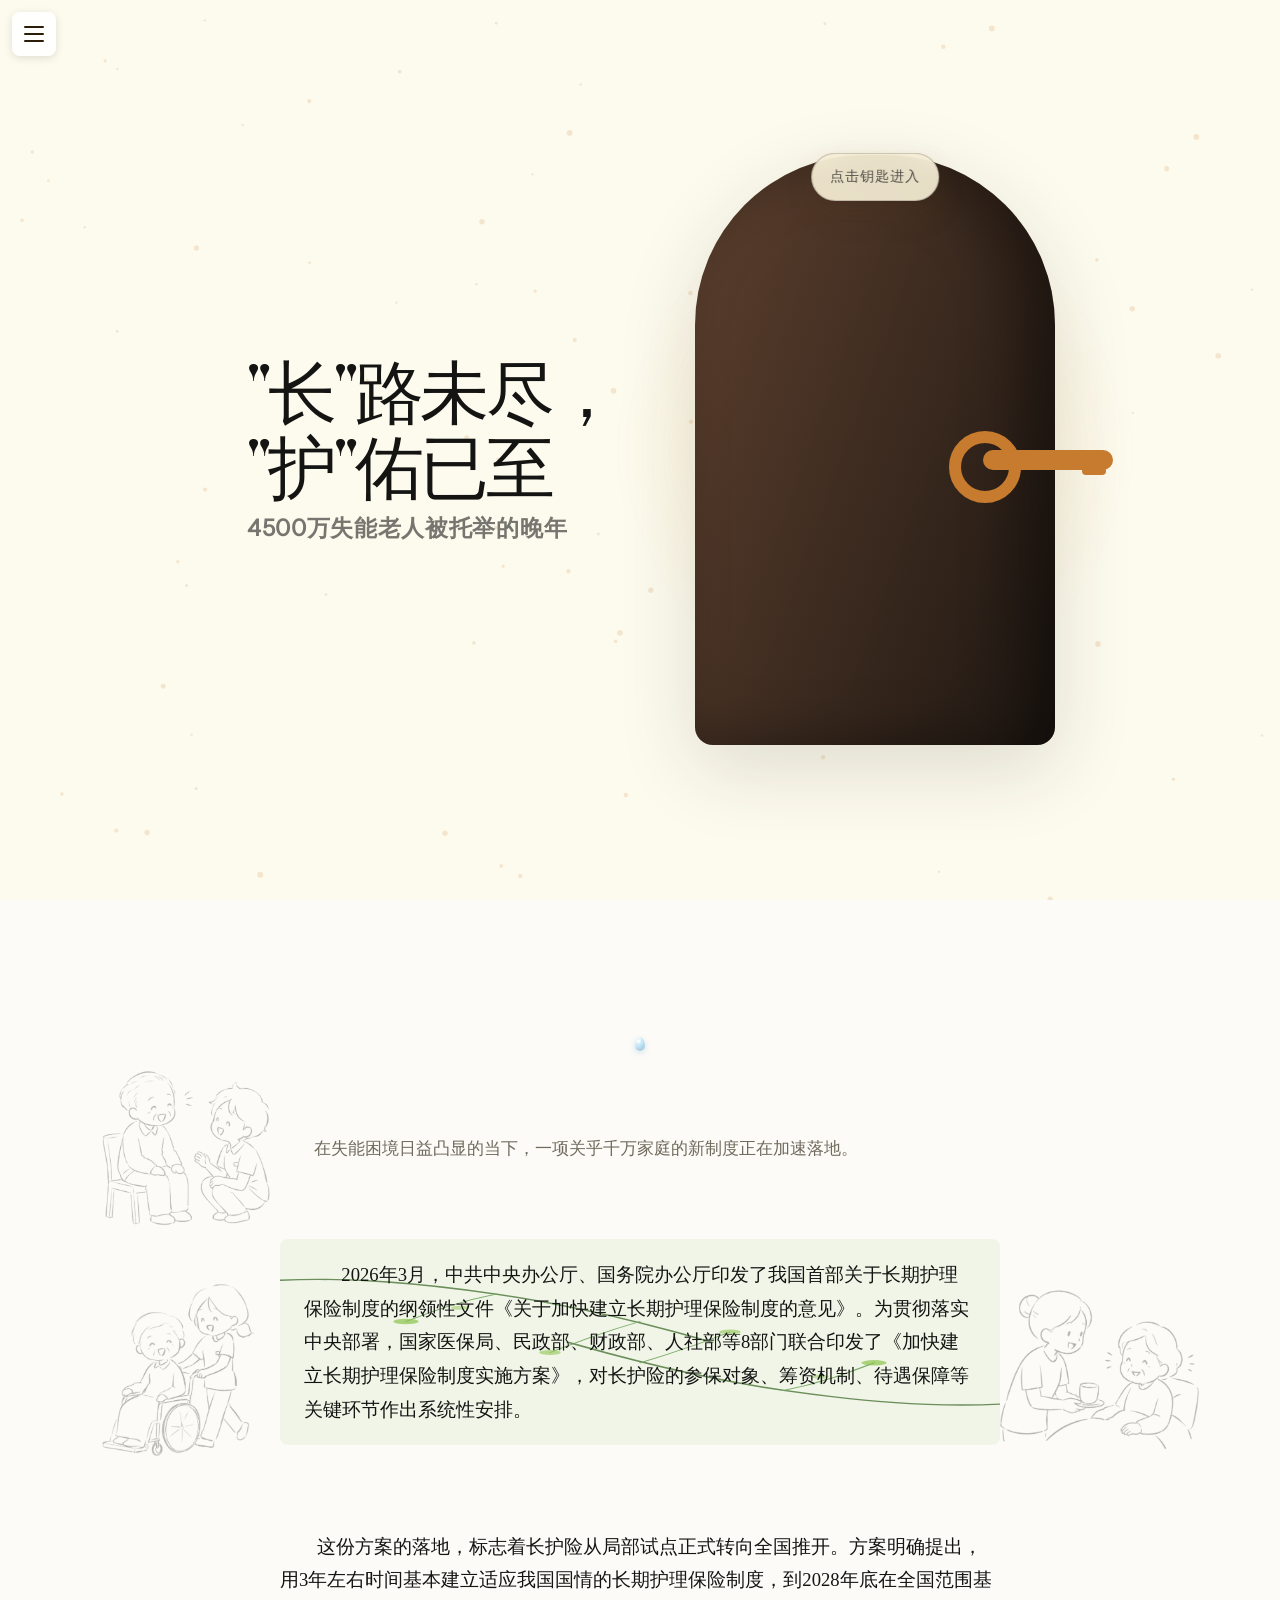
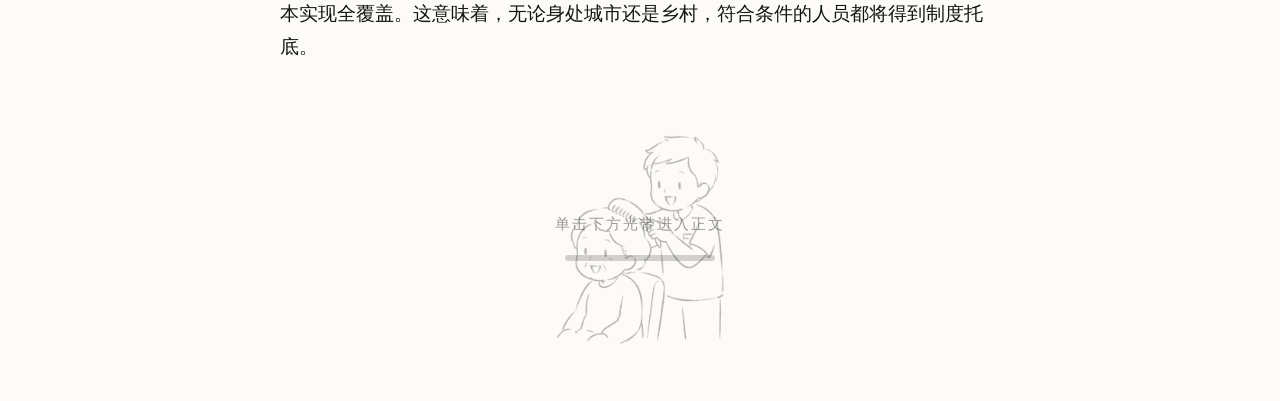
==== changhuxian-data-news.html @ 2516d7cc "Initial commit: 长护险数据新闻" ====
<!-- Generated by Trae Work -->
<!doctype html>
<html lang="zh-CN">
<head>
  <meta charset="utf-8">
  <meta name="viewport" content="width=device-width, initial-scale=1">
  <title>“长”路未尽，“护”佑已至：4500万失能老人被托举的晚年</title>
  <meta name="description" content="长护险静态HTML数据新闻：4500万失能老人被托举的晚年">
  <link rel="stylesheet" href="./assets/styles/base.css">
  <link rel="stylesheet" href="./assets/styles/story.css">
  <style>
  /* ========== 全局字体：思源宋体 ========== */
  :root{
    --font-sans: "Noto Serif SC", serif;
    --font-serif: "Noto Serif SC", serif;
  }
  html, body{
    font-family: "Noto Serif SC", serif;
  }
  h1, h2, h3, h4, h5, h6,
  .chapter-label, .eyebrow,
  .title-overlay h2, .chapter-cover h2,
  .root-ending h2, .sources-panel h2,
  .story-kicker, .process-flow-title,
  .interaction-card h3, .chart-card h3,
  .process-card h3, .loop-card h3,
  .waffle-module h3, .modal-title,
  .tooltip-title, .country-name,
  .person-name, #calcOutput{
    font-weight: 700;
  }
  p, li, span, div, a, td, th,
  label, input, textarea, button{
    font-weight: 400;
  }

  /* 光标恢复系统默认 */
  html, body, *, *::before, *::after { cursor: auto !important; }

  /* ============== 光带返回修复 · 样式钩子 ============== */
  /* 浏览器后退/bfcache 恢复时，由 JS 给容器加 .is-restored，
     强制清除可能残留的隐藏状态，避免光带消失无法点击 */
  .curtain-stage.is-restored{
    display:block !important;
    visibility:visible !important;
    opacity:1 !important;
  }
  .curtain-stage.is-restored:not(.is-rolled){
    height:clamp(110px,16vh,170px) !important;
    margin:clamp(1rem,2.5vw,2rem) 0 clamp(1.5rem,3vw,2.5rem) !important;
    overflow:hidden !important;
  }
  .curtain-stage.is-restored:not(.is-rolled) .curtain-hero{
    transform:none !important;
    visibility:visible !important;
    opacity:1 !important;
  }
  .curtain-stage.is-restored:not(.is-rolled) .curtain-hint,
  .curtain-stage.is-restored:not(.is-rolled) .scroll-trigger{
    visibility:visible !important;
    opacity:1;
    pointer-events:auto;
  }


  /* ============== 老龄化插图 · 左右双栏对齐布局 ============== */
  .oldyear-row{
    display: grid;
    grid-template-columns: 1fr 1fr;
    gap: 2.5rem;
    align-items: start;          /* 顶部对齐 */
    margin: 1.6rem 0;
  }
  .oldyear-figure{
    margin:0;                    /* 取消浮动边距，由 grid gap 控制 */
    width:auto;
    max-width:100%;
    padding:0;
    background:transparent;
    border:0;
    border-radius:0;
    overflow:visible;
    box-shadow:none;
    display:flex;
    flex-direction:column;
    align-items:center;
    animation: oldyear-fade-in .9s ease-out both;
    transition: transform .35s ease;
    will-change: transform, opacity;
  }
  .oldyear-figure img{
    display:block;
    max-width:100%;
    height:auto;
    width:100%;
    object-fit:contain;
    border:0;
    border-radius:0;
    box-shadow:none;
    background:transparent;
    transition:transform .45s ease, width .45s ease, max-height .45s ease, border-radius .45s ease;
    cursor:zoom-in;
  }
  .oldyear-hover-hint{
    margin:.55rem 0 0;
    font-size:.76rem;
    line-height:1.5;
    color:rgba(190,138,52,.82);
    text-align:center;
    letter-spacing:.12em;
    text-shadow:0 0 8px rgba(255,232,160,.72),0 0 18px rgba(255,196,90,.36);
    animation:oldyear-hint-glow 2.2s ease-in-out infinite;
  }
  .oldyear-hover-backdrop{
    display:none;
  }
  .oldyear-preview-backdrop{
    position:fixed;
    inset:0;
    z-index:999996;
    pointer-events:none;
    opacity:0;
    visibility:hidden;
    background:rgba(26,20,14,.24);
    backdrop-filter:blur(5px);
    -webkit-backdrop-filter:blur(5px);
    transition:opacity .32s ease,visibility .32s ease;
  }
  .oldyear-preview-layer{
    position:fixed;
    inset:0;
    z-index:999997;
    display:grid;
    place-items:center;
    pointer-events:none;
    opacity:0;
    visibility:hidden;
    transition:opacity .32s ease,visibility .32s ease;
  }
  .oldyear-preview-layer img{
    display:block;
    width:auto;
    max-width:min(78vw,760px);
    max-height:78vh;
    object-fit:contain;
    border:0;
    border-radius:0;
    box-shadow:none;
    background:transparent;
    filter:none;
    transform:scale(.96);
    transition:transform .32s ease;
  }
  .oldyear-preview-backdrop.is-active,
  .oldyear-preview-layer.is-active{
    opacity:1;
    visibility:visible;
  }
  .oldyear-preview-layer.is-active img{
    transform:scale(1);
  }
  /* hover 互动：整个 figure 区域都可触发预览 */
  @media (hover:hover) and (pointer:fine){
    .oldyear-figure{
      cursor:zoom-in;
    }
    .oldyear-figure:hover .oldyear-hover-hint{
      opacity:.95;
    }
  }
  /* 淡入 + 轻微缩放关键帧 */
  @keyframes oldyear-fade-in{
    0%{ opacity:0; transform:translateY(12px) scale(.985); }
    100%{ opacity:1; transform:translateY(0) scale(1); }
  }
  @keyframes oldyear-hint-glow{
    0%,100%{ opacity:.72; text-shadow:0 0 6px rgba(255,232,160,.45); }
    50%{ opacity:1; text-shadow:0 0 12px rgba(255,232,160,.8),0 0 24px rgba(255,196,90,.38); }
  }
  /* 右侧文字 */
  .oldyear-wrap{
    margin-top:0;
    text-indent:2em;
    line-height:1.85;
    font-size:clamp(.95rem,1.3vw,1.1rem);
  }
  /* 独立下一段 */
  .oldyear-next{
    clear:both;
    text-indent:2em;
    margin-top:1rem;
  }
  /* 清浮动占位 */
  .oldyear-clear{ clear:both; height:0; font-size:0; line-height:0; }

  /* 移动端：单列堆叠 */
  @media (max-width: 720px){
    .oldyear-row{
      grid-template-columns:1fr;
      gap:1.2rem;
    }
    .oldyear-figure{
      margin:0;
      width:100%;
    }
    .oldyear-figure img{ height:auto; }
    .oldyear-wrap{ text-indent:2em; }
    .oldyear-next{ clear:none; text-indent:2em; }
  }

  /* JS 通过给 body 添加 .oldyear-replay 重新触发入场动画（用于 bfcache 返回时） */
  body.oldyear-replay .oldyear-figure{
    animation: none;                        /* 先清空 */
  }
  body.oldyear-replay.is-running .oldyear-figure{
    animation: oldyear-fade-in .9s ease-out both;
  }

  /* 减少动画偏好：关闭入场与 hover 过渡 */
  @media (prefers-reduced-motion: reduce){
    .oldyear-figure,
    .oldyear-hover-hint,
    .oldyear-preview-backdrop,
    .oldyear-preview-layer,
    .oldyear-preview-layer img,
    body.oldyear-replay.is-running .oldyear-figure{
      animation:none !important;
      transition:none !important;
    }
    .oldyear-preview-layer img{ transform:none; }
  }

  /* ============== 基金投入趋势图 · 独立图片展示 ============== */
  /* 图片地址（可改为本地或网络链接）：./assets/images/fund_trend_img.png */
  .fund-trend-figure{
    margin:1.8rem auto 2.2rem;             /* 图片上下留白，不挤压周边段落 */
    width:min(100%, 860px);                /* 自适应容器，桌面端最大 860px */
    padding:0;
    border-radius:20px;
    overflow:hidden;
    background:transparent;
    box-shadow:0 16px 34px rgba(60,40,18,.13), 0 2px 10px rgba(0,0,0,.06);
    animation: fund-img-fade-in .9s ease-out both; /* 入场动画时长可调 */
    transition:transform .35s ease, box-shadow .35s ease;
    will-change:transform, opacity;
  }
  .fund-trend-figure img{
    display:block;
    width:100%;
    height:auto;
    max-height:560px;                       /* 防止超高图片压迫页面，可按需调大/调小 */
    object-fit:contain;                     /* 保持比例，不变形、不裁切 */
    background:#fffaf0;
  }
  .fund-trend-figure figcaption{
    margin:.65rem 0 0;
    font-size:.84rem;
    line-height:1.5;
    color:rgba(20,20,19,.56);
    text-align:center;
    letter-spacing:.04em;
  }
  .fund-trend-figure:hover{
    transform:translateY(-3px);
    box-shadow:0 22px 42px rgba(60,40,18,.18), 0 4px 12px rgba(0,0,0,.08);
  }
  @keyframes fund-img-fade-in{
    0%{ opacity:0; transform:translateY(12px) scale(.985); }
    100%{ opacity:1; transform:translateY(0) scale(1); }
  }
  /* JS 用于页面返回时重播图片动画 */
  body.fund-img-replay .fund-trend-figure{ animation:none; }
  body.fund-img-replay.is-fund-running .fund-trend-figure{ animation:fund-img-fade-in .9s ease-out both; }
  @media (max-width:720px){
    .fund-trend-figure{
      width:100%;
      margin:1.4rem auto 1.8rem;
      border-radius:16px;
    }
    .fund-trend-figure img{ max-height:none; }
  }
  @media (prefers-reduced-motion: reduce){
    .fund-trend-figure,
    body.fund-img-replay.is-fund-running .fund-trend-figure{
      animation:none !important;
      transition:none !important;
    }
    .fund-trend-figure:hover{ transform:none; }
  }

  /* ============== 正文段落 · 首行缩进两字符 ============== */
  /* 正文实际 DOM 层级：.story-shell > .article-body > (p / section > p) */
  .article-body > p,
  .article-body > section > p{
    text-indent: 2em;
  }
  /* blockquote 去掉浏览器默认左边距，整体与普通段落对齐；内部 p 同样首行缩进 */
  .article-body > blockquote,
  .article-body > section > blockquote{
    margin-left: 0;
    margin-right: 0;
    padding-left: 0;
    border-left: none;
  }
  .article-body > blockquote > p,
  .article-body > section > blockquote > p{
    text-indent: 2em;
  }

  /* 排除不需要缩进的元素：章节标题区、引导框、交互卡片内标题、图注等 */
  .chapter-cover p,
  .lead-box p,
  .interaction-card h3 + p,
  .chart-card h3 + p,
  .process-card h3 + p,
  .loop-card h3 + p,
  .waffle-module h3 + p,
  .module-note,
  .source-link,
  .visual-note,
  .curtain-hint,
  .oldyear-hover-hint,
  .bingyinqipao-figure figcaption{
    text-indent: 0;
  }

  /* ============== 滚动渐显 · 轻微上移淡入 ============== */
  /* 所有带 data-reveal 的元素：初始透明+下移，进入视口后平滑上移显现 */
  :root{
    --reveal-offset: 28px;              /* 初始下移距离：越大入场感越强 */
    --reveal-duration: .75s;            /* 渐显动画时长：可改为 .5s / 1s */
    --reveal-ease: cubic-bezier(.22,.8,.36,1); /* 缓动曲线：先快后柔 */
    --reveal-stagger: .06s;             /* 同屏多个元素依次出现的间隔 */
  }

  [data-reveal]{
    opacity: 0;
    transform: translateY(var(--reveal-offset));
    transition:
      opacity var(--reveal-duration) var(--reveal-ease),
      transform var(--reveal-duration) var(--reveal-ease);
    will-change: opacity, transform;
  }

  /* 进入视口后触发：透明→1，下移→0 */
  [data-reveal].is-visible{
    opacity: 1;
    transform: translateY(0);
  }

  /* 同一父容器内多个 [data-reveal] 依次渐显，避免同时弹出 */
  [data-reveal].is-visible + [data-reveal],
  [data-reveal].is-visible ~ [data-reveal]{
    transition-delay: var(--reveal-stagger);
  }

  /* 减少动画偏好：直接显示，无过渡 */
  @media (prefers-reduced-motion: reduce){
    [data-reveal]{
      opacity: 1 !important;
      transform: none !important;
      transition: none !important;
    }
  }

  /* ============== 章节冷暖色交替 · 视觉叙事节奏 ==============
     第1章 困境现实 → 冷色灰蓝（沉郁）
     第2章 制度政策 → 暖色琥珀金（希望）
     第3章 人物服务 → 暖色柔橙（温度）
     第4章 成效闭环 → 暖色棕金（收获）
     第5章 挑战磨合 → 冷色灰青（反思）
     第6章 展望尊严 → 暖色金回归（升华） */
  .chapter-cover.chapter-1{
    background: linear-gradient(180deg, #e8eef4 0%, #d4dce8 55%, #c2cdd9 100%);
  }
  .chapter-cover.chapter-1 h2{ color: #2c3e5a; }
  .chapter-cover.chapter-1 .chapter-label{ color: #5a7a9e; }

  .chapter-cover.chapter-2{
    background: linear-gradient(180deg, #f5efe1 0%, #ebe0c8 55%, #ddd0b0 100%);
  }
  .chapter-cover.chapter-2 h2{ color: #4a3520; }
  .chapter-cover.chapter-2 .chapter-label{ color: #b8860b; }

  .chapter-cover.chapter-3{
    background: linear-gradient(180deg, #f5ede4 0%, #f0e2d0 55%, #e8d4bc 100%);
  }
  .chapter-cover.chapter-3 h2{ color: #4a3222; }
  .chapter-cover.chapter-3 .chapter-label{ color: #c47a3a; }

  .chapter-cover.chapter-4{
    background: linear-gradient(180deg, #f5f0e6 0%, #ece4d2 55%, #e0d4be 100%);
  }
  .chapter-cover.chapter-4 h2{ color: #3e3018; }
  .chapter-cover.chapter-4 .chapter-label{ color: #a07830; }

  .chapter-cover.chapter-5{
    background: linear-gradient(180deg, #e8edf0 0%, #d8e0e6 55%, #c8d2da 100%);
  }
  .chapter-cover.chapter-5 h2{ color: #2e3e4e; }
  .chapter-cover.chapter-5 .chapter-label{ color: #5a8098; }

  .chapter-cover.chapter-6{
    background: linear-gradient(180deg, #f5efe1 0%, #ebe0c8 55%, #ddd0b0 100%);
  }
  .chapter-cover.chapter-6 h2{ color: #3e2e14; }
  .chapter-cover.chapter-6 .chapter-label{ color: #b8860b; }

  /* 第4章子标题样式：统一为 h3.chapter-sub */
  .chapter-sub{
    font-family: "Noto Serif SC", serif;
    font-size: clamp(1.15rem, 2.4vw, 1.4rem);
    font-weight: 700;
    color: var(--accent-gold, #b8860b);
    margin: 2rem 0 .6rem;
    padding-bottom: .35rem;
    border-bottom: 2px solid rgba(184, 134, 11, .2);
    letter-spacing: .02em;
  }

  /* ============== 首屏标题与门钥匙按钮 · 桌面端排版优化 ============== */
  /* 仅覆盖首屏 header，不影响正文其它模块 */
  .door-hero{
    grid-template-columns:minmax(420px, .96fr) minmax(420px, .9fr);
    gap:clamp(3rem, 6vw, 7rem);
    align-items:center;
  }
  .hero-copy{
    max-width:720px;
    justify-self:end;
  }
  .hero-copy h1{
    max-width:720px;
    margin:0;
    font-size:clamp(3.4rem, 5.4vw, 6.1rem);
    line-height:1.08;
    letter-spacing:-.045em;
  }
  .hero-copy h1 .h1-main{
    display:block;
    text-wrap:balance;
    word-break:keep-all;
  }
  .hero-copy h1 .h1-break{
    display:block;
  }
  .hero-copy h1 .h1-sub{
    display:block;
    width:max-content;
    max-width:100%;
    margin-top:.55rem;
    font-size:clamp(1.18rem, 1.8vw, 1.58rem);
    line-height:1.35;
    letter-spacing:.03em;
    white-space:nowrap;                    /* 桌面端不做多余换行 */
    color:rgba(20,20,19,.58);
    font-family:StorySans,"Noto Sans SC",sans-serif;
    font-weight:700;
  }
  .door-stage{
    position:relative;
    justify-self:start;
    overflow:visible;
  }
  .door-key-cta{
    position:absolute;
    left:50%;
    top:clamp(1.2rem, 3vh, 2.4rem);
    transform:translateX(-50%);
    z-index:5;
    white-space:nowrap;
    padding:.65rem 1.1rem;
    background:rgba(255,247,223,.88);
    backdrop-filter:blur(10px);
    box-shadow:0 14px 30px rgba(83,56,24,.14), 0 2px 8px rgba(0,0,0,.06);
    transition:transform .25s ease, box-shadow .25s ease, background .25s ease;
  }
  .door-key-cta:hover{
    transform:translateX(-50%) translateY(-2px);
    background:#fff7df;
    box-shadow:0 18px 38px rgba(83,56,24,.2), 0 3px 10px rgba(0,0,0,.08);
  }
  .door-key-cta:focus-visible{
    outline:3px solid rgba(245,183,89,.45);
    outline-offset:4px;
  }
  /* 钥匙图形在按钮文字上方 */
  .door-key-cta .key-shape{
    display:block;
    position:static;
    margin:0 auto .35rem;
    transform:none;
  }
  .door-key-cta .key-shape::before,
  .door-key-cta .key-shape::after{
    transform:none;
  }
  /* 按钮文字标签 */
  .door-key-cta .key-label{
    display:block;
    font-size:.85rem;
    letter-spacing:.08em;
    color:rgba(20,20,19,.72);
  }
  @media(max-width:900px){
    .door-hero{
      grid-template-columns:1fr;
      gap:2rem;
    }
    .hero-copy{
      max-width:none;
      justify-self:stretch;
    }
    .hero-copy h1{
      font-size:clamp(2.7rem, 11vw, 5.2rem);
    }
    .hero-copy h1 .h1-sub{
      width:auto;
      white-space:normal;                  /* 移动端允许自然换行，保持可读性 */
      font-size:.55em;
      letter-spacing:-.02em;
    }
    .door-stage{
      justify-self:center;
    }
    .door-key-cta{
      left:50%;
      top:clamp(.8rem, 2vh, 1.4rem);
      bottom:auto;
      transform:translateX(-50%);
      padding:.5rem .9rem;
    }
    .door-key-cta:hover{
      transform:translateX(-50%) translateY(-2px);
    }
  }

  /* ============== 病因风险气泡图 · aside 替换图片样式 ============== */
  :root{
    --bingyin-img-max-width: 920px;              /* 图片最大宽度：控制桌面端展示尺寸 */
    --bingyin-img-radius: 22px;                  /* 图片边缘柔和半径：数值越大边缘越圆润 */
    --bingyin-img-margin-y: clamp(1.8rem, 4vw, 3.2rem); /* 图片上下间距：避免挤压周边段落 */
    --bingyin-img-padding: clamp(.45rem, 1vw, .85rem);  /* 图片内侧留白：用于边缘自然过渡 */
    --bingyin-img-duration: .9s;                 /* 入场动画时长：可改为 .6s / 1.2s */
    --bingyin-img-scale-start: .985;             /* 入场初始缩放比例：越小缩放感越明显 */
    --bingyin-img-hover-scale: 1.012;            /* 鼠标悬停放大比例：建议 1.005~1.025 */
    --bingyin-img-hover-y: -3px;                 /* 鼠标悬停上移距离 */
    --bingyin-img-bg: rgba(255, 250, 240, .42);  /* 图片边缘融合底色：贴近页面暖色背景 */
    --bingyin-img-glow: rgba(245, 211, 146, .24);/* 边缘柔光颜色：越透明越自然 */
  }
  .bingyinqipao-figure,
  aside.bingyinqipao-figure{
    width: min(100%, var(--bingyin-img-max-width));
    margin: var(--bingyin-img-margin-y) auto;
    padding: var(--bingyin-img-padding);
    box-sizing: border-box;
    border: 0;
    border-radius: calc(var(--bingyin-img-radius) + var(--bingyin-img-padding));
    background:
      radial-gradient(circle at 50% 50%, var(--bingyin-img-bg) 0%, rgba(255,250,240,.24) 58%, rgba(255,250,240,0) 100%);
    box-shadow: 0 0 36px var(--bingyin-img-glow);
    overflow: hidden;
    animation: bingyin-img-enter var(--bingyin-img-duration) ease-out both;
    transition:
      transform .36s ease,
      filter .36s ease,
      box-shadow .36s ease;
    will-change: transform, opacity;
  }
  /* 图片地址（可替换为本地或网络链接）：./assets/images/bingyinqipao_img.png */
  .bingyinqipao-figure img,
  aside.bingyinqipao-figure img{
    display: block;
    width: 100%;
    height: auto;
    max-height: min(72vh, 680px);                /* 图片最大高度：防止桌面端过高压迫页面 */
    object-fit: contain;                         /* 保持比例，不变形、不裁切 */
    border: 0;
    border-radius: var(--bingyin-img-radius);
    background: transparent;
    -webkit-mask-image:
      linear-gradient(to right, transparent 0%, #000 5%, #000 95%, transparent 100%),
      linear-gradient(to bottom, transparent 0%, #000 5%, #000 95%, transparent 100%);
    -webkit-mask-composite: source-in;
    mask-image:
      linear-gradient(to right, transparent 0%, #000 5%, #000 95%, transparent 100%),
      linear-gradient(to bottom, transparent 0%, #000 5%, #000 95%, transparent 100%);
    mask-composite: intersect;
  }
  .bingyinqipao-figure:hover,
  aside.bingyinqipao-figure:hover{
    transform: translateY(var(--bingyin-img-hover-y)) scale(var(--bingyin-img-hover-scale));
    filter: saturate(1.035) contrast(1.015);
    box-shadow: 0 0 46px rgba(245, 211, 146, .32);
  }
  @keyframes bingyin-img-enter{
    0%{
      opacity: 0;
      transform: translateY(12px) scale(var(--bingyin-img-scale-start));
    }
    100%{
      opacity: 1;
      transform: translateY(0) scale(1);
    }
  }
  .bingyinqipao-figure.bingyinqipao-replay,
  aside.bingyinqipao-figure.bingyinqipao-replay{
    animation: bingyin-img-enter var(--bingyin-img-duration) ease-out both;
  }
  @media (max-width: 720px){
    :root{
      --bingyin-img-radius: 16px;                /* 移动端圆角 */
      --bingyin-img-margin-y: 1.4rem;            /* 移动端上下间距 */
      --bingyin-img-padding: .35rem;             /* 移动端内侧留白 */
    }
    .bingyinqipao-figure,
    aside.bingyinqipao-figure{
      width: 100%;
      max-width: 100%;
    }
    .bingyinqipao-figure img,
    aside.bingyinqipao-figure img{
      max-height: none;
    }
  }
  @media (prefers-reduced-motion: reduce){
    .bingyinqipao-figure,
    aside.bingyinqipao-figure{
      animation: none !important;
      transition: none !important;
    }
    .bingyinqipao-figure:hover,
    aside.bingyinqipao-figure:hover{
      transform: none !important;
      filter: none !important;
    }
  }



  /* ============== PC 宽屏适配 · 正文加宽 ==============
  /* ============== Flourish 华夫饼图年份切换组件 ============== */
  :root{
    --flourish-max-width: 780px;          /* PC端图表最大宽度 */
    --flourish-ratio: 56.25%;            /* iframe 宽高比 16:9，按需改为 75% (4:3) 等 */
    --flourish-fade-duration: .5s;        /* 切换淡入淡出时长 */
    --flourish-fade-ease: var(--ease-soft); /* 复用全局缓动 */
    --flourish-btn-radius: var(--radius-sm); /* 按钮圆角 */
    --flourish-btn-gap: .5rem;            /* 按钮间距 */
  }

  /* 图表容器：居中、卡片背景 */
  .flourish-switcher{
    max-width: var(--flourish-max-width);
    margin: 2.4rem auto;
    padding: clamp(1.2rem, 3vw, 2rem);
    background: var(--card-bg);
    border-radius: var(--radius-lg);
    box-shadow: var(--shadow-soft);
  }

  /* 年份按钮组 */
  .flourish-btn-group{
    display: flex;
    flex-wrap: wrap;
    gap: var(--flourish-btn-gap);
    justify-content: center;
    margin-bottom: 1.2rem;
  }

  .flourish-btn{
    border: 1px solid rgba(20,20,19,.18);
    border-radius: var(--flourish-btn-radius);
    background: #fff7df;
    padding: .55rem 1.1rem;
    font-family: "Noto Serif SC", serif;
    font-size: clamp(.85rem, 1.6vw, .95rem);
    font-weight: 400;
    color: var(--text-dark);
    cursor: pointer;
    transition:
      background var(--duration-normal) var(--ease-soft),
      color var(--duration-normal) var(--ease-soft),
      box-shadow var(--duration-normal) var(--ease-soft),
      transform var(--duration-fast) var(--ease-soft);
    white-space: nowrap;
    user-select: none;
    -webkit-tap-highlight-color: transparent;
  }
  .flourish-btn:hover{
    background: var(--accent-gold);
    color: #fff;
    box-shadow: 0 4px 12px rgba(198,123,46,.25);
    transform: translateY(-1px);
  }
  .flourish-btn:active{
    transform: translateY(0);
  }
  /* 当前选中年份 */
  .flourish-btn.is-active{
    background: var(--accent-gold);
    color: #fff;
    box-shadow: 0 4px 16px rgba(198,123,46,.3);
    pointer-events: none; /* 选中后不可重复点击 */
  }
  /* 切换锁定期：所有按钮暂时禁用 */
  .flourish-btn-group.is-switching .flourish-btn{
    pointer-events: none;
    opacity: .6;
  }
  .flourish-btn-group.is-switching .flourish-btn.is-active{
    opacity: 1;
  }

  /* iframe 堆叠容器：相对定位，所有 iframe 绝对定位重叠 */
  .flourish-stage{
    position: relative;
    width: 100%;
    padding-top: var(--flourish-ratio); /* 用 padding-top 撑出高度，保持宽高比 */
    overflow: hidden;
    border-radius: var(--radius-md);
    background: rgba(255,252,242,.5);
  }

  .flourish-stage iframe{
    position: absolute;
    top: 0;
    left: 0;
    width: 100%;
    height: 100%;
    border: 0;
    border-radius: var(--radius-md);
    /* 默认隐藏，通过 opacity + visibility 过渡 */
    opacity: 0;
    visibility: hidden;
    transition:
      opacity var(--flourish-fade-duration) var(--flourish-fade-ease),
      visibility var(--flourish-fade-duration) var(--flourish-fade-ease);
    pointer-events: none; /* 隐藏时不可交互 */
  }
  /* 当前展示的 iframe */
  .flourish-stage iframe.is-visible{
    opacity: 1;
    visibility: visible;
    pointer-events: auto; /* 展示时可交互：保留 Flourish 悬浮弹窗等 */
    z-index: 1;
  }

  /* 移动端：图表铺满屏幕宽度，缩小间距 */
  @media (max-width: 900px){
    .flourish-switcher{
      max-width: 100%;
      margin: 1.6rem .5rem;
      padding: 1rem;
      border-radius: var(--radius-md);
    }
    .flourish-btn{
      padding: .45rem .85rem;
      font-size: .82rem;
    }
    .flourish-btn-group{
      gap: .4rem;
    }
  }

  /* 减少动画偏好：直接切换，无过渡 */
  @media (prefers-reduced-motion: reduce){
    .flourish-stage iframe{
      transition: none !important;
    }
    .flourish-btn{
      transition: none !important;
    }
  }

  /* ============== 第二屏 · 树冠主视觉 + 底部渐变衔接 ============== */
  .title-card{
    /* 树冠仰拍图作为全屏背景 */
    background: url('./assets/images/tree-canopy-hero.png') center top / 100% auto no-repeat;
    background-color: #e8dcc8; /* 图片未加载时的兜底色 */
    min-height: 100vh;
    padding: 0;
    display: block;
    position: relative;
    overflow: hidden;
  }

  /* 隐藏原有 title-card 内的暖色渐变和树符号（已被树冠图替代） */
  .title-card .tree-symbol,
  .title-card .title-overlay{
    display: none;
  }

  /* ---- 底部渐变过渡遮罩：亮绿 → 页面底色 ---- */
  .title-card::after{
    content: '';
    position: absolute;
    bottom: 0;
    left: 0;
    right: 0;
    height: 45%; /* 渐变区域高度，覆盖图片下部 */
    background: linear-gradient(
      to bottom,
      transparent 0%,
      rgba(232, 220, 200, .15) 20%,
      rgba(232, 220, 200, .45) 45%,
      rgba(232, 220, 200, .75) 65%,
      #e8dcc8 85%,
      #e8dcc8 100%
    );
    pointer-events: none;
    z-index: 2;
  }

  /* ---- 延伸枝叶缓冲层：图片底部向下延展细碎枝叶 ---- */
  .canopy-extend{
    position: absolute;
    bottom: 0;
    left: 0;
    right: 0;
    height: 22vh; /* 枝叶延伸高度 */
    z-index: 1;
    pointer-events: none;
    overflow: hidden;
  }

  /* 用多个径向渐变模拟细碎枝叶剪影 */
  .canopy-extend::before{
    content: '';
    position: absolute;
    inset: 0;
    background:
      /* 左侧枝叶簇 */
      radial-gradient(ellipse 18vw 8vh at 8% 15%, rgba(58, 90, 42, .18) 0%, transparent 70%),
      radial-gradient(ellipse 12vw 6vh at 18% 35%, rgba(74, 124, 42, .14) 0%, transparent 65%),
      radial-gradient(ellipse 10vw 5vh at 5% 55%, rgba(42, 72, 30, .12) 0%, transparent 60%),
      /* 中部枝叶 */
      radial-gradient(ellipse 22vw 10vh at 35% 10%, rgba(74, 124, 42, .16) 0%, transparent 70%),
      radial-gradient(ellipse 15vw 7vh at 50% 30%, rgba(90, 130, 50, .12) 0%, transparent 65%),
      radial-gradient(ellipse 8vw 4vh at 42% 50%, rgba(58, 90, 42, .10) 0%, transparent 60%),
      /* 右侧枝叶 */
      radial-gradient(ellipse 20vw 9vh at 70% 8%, rgba(74, 124, 42, .15) 0%, transparent 70%),
      radial-gradient(ellipse 14vw 6vh at 82% 25%, rgba(58, 90, 42, .13) 0%, transparent 65%),
      radial-gradient(ellipse 10vw 5vh at 90% 45%, rgba(42, 72, 30, .10) 0%, transparent 60%),
      /* 底部零散叶片 */
      radial-gradient(ellipse 6vw 3vh at 25% 70%, rgba(74, 124, 42, .08) 0%, transparent 55%),
      radial-gradient(ellipse 5vw 3vh at 60% 65%, rgba(90, 130, 50, .07) 0%, transparent 55%),
      radial-gradient(ellipse 7vw 3vh at 78% 72%, rgba(58, 90, 42, .06) 0%, transparent 55%);
    mask-image: linear-gradient(to bottom, rgba(0,0,0,.6) 0%, transparent 100%);
    -webkit-mask-image: linear-gradient(to bottom, rgba(0,0,0,.6) 0%, transparent 100%);
  }

  /* 光斑点缀：模拟阳光穿透枝叶的光点 */
  .canopy-extend::after{
    content: '';
    position: absolute;
    inset: 0;
    background:
      radial-gradient(circle 3vw at 30% 20%, rgba(200, 230, 140, .10) 0%, transparent 70%),
      radial-gradient(circle 2vw at 55% 15%, rgba(232, 245, 176, .08) 0%, transparent 70%),
      radial-gradient(circle 4vw at 75% 30%, rgba(200, 230, 140, .07) 0%, transparent 70%),
      radial-gradient(circle 2.5vw at 15% 40%, rgba(232, 245, 176, .06) 0%, transparent 70%);
    mask-image: linear-gradient(to bottom, rgba(0,0,0,.5) 0%, transparent 100%);
    -webkit-mask-image: linear-gradient(to bottom, rgba(0,0,0,.5) 0%, transparent 100%);
  }

  /* 移动端适配 */
  @media (max-width: 900px){
    .title-card{
      background-size: 100% auto;
      min-height: 80vh;
    }
    .canopy-extend{
      height: 18vh;
    }
    .title-card::after{
      height: 40%;
    }
  }

  /* ============== PinScrollSection · 分段固定视差滚动组件 ==============
     Readymag 同款：左侧图表 sticky 固定，右侧文字分段平移 + 图表切换 */
  .pin-scroll-section{
    position: relative;
    /* 高度由 JS 动态设置 */
  }

  /* 固定阶段：stage 吸顶 */
  .pin-scroll-section.is-pinned .pin-stage{
    position: fixed;
    top: 0;
    left: 0;
    right: 0;
    height: 100vh;
    z-index: 5;
    display: grid;
    grid-template-columns: 1fr 1fr;
    gap: 4vw;
    align-items: center;
    padding: 0 6vw;
    background: var(--bg-main, #f5efe1);
  }

  /* 解除固定后：stage 回到文档流 */
  .pin-scroll-section:not(.is-pinned) .pin-stage{
    position: relative;
    display: grid;
    grid-template-columns: 1fr 1fr;
    gap: 4vw;
    align-items: center;
    padding: 10vh 6vw;
    min-height: 100vh;
  }

  /* ---- 左侧图表容器 ---- */
  .pin-chart-wrap{
    position: relative;
    width: 100%;
    height: 70vh;
    overflow: hidden;
  }

  /* 单张图表 */
  .pin-chart{
    position: absolute;
    inset: 0;
    display: grid;
    place-items: center;
    opacity: 0;
    transform: translateX(60px);
    transition:
      opacity var(--pin-chart-duration, .6s) var(--pin-ease, cubic-bezier(.4,0,.2,1)),
      transform var(--pin-chart-duration, .6s) var(--pin-ease, cubic-bezier(.4,0,.2,1));
    pointer-events: none;
  }

  .pin-chart.is-active{
    opacity: 1;
    transform: translateX(0);
    pointer-events: auto;
  }

  .pin-chart.is-exit{
    opacity: 0;
    transform: translateX(-60px);
  }

  .pin-chart.is-enter{
    opacity: 0;
    transform: translateX(60px);
  }

  /* ---- 右侧文字容器 ---- */
  .pin-text-wrap{
    position: relative;
    width: 100%;
    height: 70vh;
    overflow: hidden;
  }

  /* 单段文字 */
  .pin-text{
    position: absolute;
    inset: 0;
    display: flex;
    flex-direction: column;
    justify-content: center;
    padding: 2rem 0;
    opacity: 0;
    transform: translateY(40px);
    transition:
      opacity var(--pin-text-duration, .5s) var(--pin-ease, cubic-bezier(.4,0,.2,1)),
      transform var(--pin-text-duration, .5s) var(--pin-ease, cubic-bezier(.4,0,.2,1));
  }

  .pin-text.is-active{
    opacity: 1;
    transform: translateY(0);
  }

  .pin-text.is-exit{
    opacity: 0;
    transform: translateY(-40px);
  }

  .pin-text.is-enter{
    opacity: 0;
    transform: translateY(40px);
  }

  /* 移动端：单列堆叠 */
  @media (max-width: 900px){
    .pin-scroll-section.is-pinned .pin-stage,
    .pin-scroll-section:not(.is-pinned) .pin-stage{
      grid-template-columns: 1fr;
      gap: 2rem;
      padding: 4vh 5vw;
    }
    .pin-chart-wrap{
      height: 40vh;
    }
    .pin-text-wrap{
      height: 50vh;
    }
  }

  /* 减少动画偏好 */
  @media (prefers-reduced-motion: reduce){
    .pin-chart, .pin-text{
      transition: none !important;
    }
  }

  /* ============== PinScrollSection · 高级交互增强 ============== */

  /* ---- 地图 iframe 自适应容器 ---- */
  .pin-chart iframe{
    width: 100%;
    height: 100%;
    border: 0;
    border-radius: 8px;
    box-shadow: 0 8px 32px rgba(0,0,0,.08);
  }

  /* 地图占位符样式 */
  .pin-chart-placeholder{
    width: 100%;
    height: 100%;
    display: grid;
    place-items: center;
    background: var(--card-bg, rgba(255,252,242,.8));
    border-radius: 8px;
    box-shadow: 0 8px 32px rgba(0,0,0,.08);
  }
  .pin-chart-placeholder svg{
    width: 90%;
    height: auto;
    max-height: 80%;
  }
  .pin-chart-note{
    position: absolute;
    bottom: 1rem;
    font-size: .75rem;
    color: rgba(20,20,19,.4);
    text-align: center;
  }

  /* ---- 文字段落增强 ---- */
  .pin-text-title{
    font-family: "Noto Serif SC", serif;
    font-size: clamp(1.4rem, 3vw, 2rem);
    color: #2c1d09;
    margin: 0 0 1.2rem;
    letter-spacing: -.02em;
  }
  .pin-text p{
    font-size: clamp(.95rem, 1.6vw, 1.1rem);
    line-height: 1.8;
    color: rgba(20,20,19,.78);
    margin: 0 0 1rem;
  }

  /* ---- 关键词悬停高亮（模拟地图联动） ---- */
  .pin-keyword{
    position: relative;
    color: var(--accent-gold, #b8860b);
    font-weight: 400;
    cursor: help;
    transition: color .25s ease;
    border-bottom: 1px dashed rgba(184,134,11,.35);
  }
  .pin-keyword::after{
    content: attr(data-highlight);
    position: absolute;
    bottom: calc(100% + 6px);
    left: 50%;
    transform: translateX(-50%) scale(.9);
    padding: .35rem .7rem;
    background: #2c1d09;
    color: #f5efe1;
    font-size: .72rem;
    font-weight: 400;
    border-radius: 4px;
    white-space: nowrap;
    opacity: 0;
    pointer-events: none;
    transition: opacity .2s ease, transform .2s ease;
  }
  .pin-keyword:hover{
    color: #8b6914;
    border-bottom-color: rgba(184,134,11,.7);
  }
  .pin-keyword:hover::after{
    opacity: 1;
    transform: translateX(-50%) scale(1);
  }

  /* ---- 文字进入时的渐进显现 ---- */
  .pin-text.is-enter{
    opacity: 0;
    transform: translateY(40px) scale(.98);
  }
  .pin-text.is-active{
    opacity: 1;
    transform: translateY(0) scale(1);
  }
  .pin-text.is-exit{
    opacity: 0;
    transform: translateY(-40px) scale(.98);
  }

  /* ---- 图表切换时的视差纵深 ---- */
  .pin-chart.is-active{
    opacity: 1;
    transform: translateX(0) scale(1);
    filter: blur(0);
  }
  .pin-chart.is-exit{
    opacity: 0;
    transform: translateX(-80px) scale(.92);
    filter: blur(4px);
  }
  .pin-chart.is-enter{
    opacity: 0;
    transform: translateX(80px) scale(.92);
    filter: blur(4px);
  }

  /* ---- 段落进度指示器 ---- */
  .pin-progress-bar{
    position: absolute;
    left: 0;
    bottom: 0;
    height: 3px;
    background: var(--accent-gold, #b8860b);
    border-radius: 0 2px 2px 0;
    transition: width .3s ease;
    z-index: 10;
  }

  /* ============== 水滴动画 · 滚动变大下落 ============== */
  .water-drop{
    position: relative;
    width: 100%;
    height: 180px;
    display: grid;
    place-items: center;
    overflow: visible;
    z-index: 3;
    pointer-events: none;
  }

  /* 水滴本体：CSS 绘制 */
  .water-drop .drop-shape{
    position: relative;
    width: 10px;
    height: 14px;
    background: radial-gradient(ellipse 70% 55% at 35% 30%, rgba(255,255,255,.8) 0%, rgba(255,255,255,0) 55%),
                radial-gradient(ellipse 60% 50% at 65% 70%, rgba(100,200,255,.15) 0%, rgba(100,200,255,0) 50%),
                linear-gradient(170deg, rgba(200,235,255,.6) 0%, rgba(130,210,250,.45) 45%, rgba(80,180,240,.35) 100%);
    border-radius: 50% 50% 50% 50% / 65% 65% 35% 35%;
    transform-origin: center top;
    box-shadow:
      inset -1px -2px 3px rgba(0,0,0,.12),
      inset 1px 1px 2px rgba(255,255,255,.5),
      0 2px 6px rgba(2,136,209,.2);
    transition: transform .1s linear;
    will-change: transform;
  }

  /* 水滴高光 */
  .water-drop .drop-shape::before{
    content: '';
    position: absolute;
    top: 18%;
    left: 22%;
    width: 28%;
    height: 18%;
    background: rgba(255,255,255,.55);
    border-radius: 50%;
    transform: rotate(-25deg);
  }

  /* 水滴底部反光 */
  .water-drop .drop-shape::after{
    content: '';
    position: absolute;
    bottom: 12%;
    right: 18%;
    width: 16%;
    height: 10%;
    background: rgba(255,255,255,.25);
    border-radius: 50%;
  }

  /* 下落时的尾迹 */
  .water-drop .drop-trail{
    position: absolute;
    top: 50%;
    left: 50%;
    width: 6px;
    height: 0;
    background: linear-gradient(to bottom, rgba(79,195,247,.4), transparent);
    border-radius: 0 0 50% 50%;
    transform: translateX(-50%);
    opacity: 0;
    transition: opacity .2s ease;
  }

  .water-drop.is-falling .drop-trail{
    opacity: 1;
    height: 60px;
  }

  /* 落地涟漪（下落完成后显示） */
  .water-drop .ripple{
    position: absolute;
    bottom: -20px;
    left: 50%;
    width: 40px;
    height: 12px;
    border: 2px solid rgba(2,136,209,.3);
    border-radius: 50%;
    transform: translateX(-50%) scale(0);
    opacity: 0;
  }

  .water-drop.is-landed .ripple{
    animation: drop-ripple .8s ease-out forwards;
  }

  @keyframes drop-ripple{
    0%{ transform: translateX(-50%) scale(0); opacity: .6; }
    100%{ transform: translateX(-50%) scale(2.5); opacity: 0; }
  }

  /* ============== 藤蔓文字框 · 生长动画（重写版） ============== */
  .vine-text-frame{
    position: relative;
    padding: 2.5rem 2rem;
    margin: 1.5rem 0;
    border-radius: 12px;
    /* 初始：完全透明、中心缩放为0 */
    background: rgba(180, 220, 160, 0);
    transform: scale(0);
    opacity: 0;
    transition: background .8s ease .1s, transform .8s cubic-bezier(.34,1.2,.64,1), opacity .5s ease;
    transform-origin: center center;
    overflow: visible;
    z-index: 1;
  }

  /* 激活后：中心放大到位，背景渐显 */
  .vine-text-frame.is-grown{
    background: rgba(180, 220, 160, .18);
    transform: scale(1);
    opacity: 1;
  }

  /* ---- 藤蔓层：绝对定位铺满整个文字框，z-index 在文字之下 ---- */
  .vine-layer{
    position: absolute;
    inset: -40px;
    z-index: -1;
    pointer-events: none;
    overflow: visible;
  }
  .vine-layer svg{
    width: 100%;
    height: 100%;
    overflow: visible;
  }

  /* ---- 藤蔓路径：stroke-dashoffset 逐段绘制 ---- */
  .vine-path{
    fill: none;
    stroke-linecap: round;
    stroke-linejoin: round;
    stroke-dasharray: 800;
    stroke-dashoffset: 800;
    transition: stroke-dashoffset 1.5s cubic-bezier(.4,0,.2,1);
  }

  /* 激活后藤蔓绘制 */
  .vine-text-frame.is-grown .vine-path{
    stroke-dashoffset: 0;
  }
  /* 两段藤蔓错开绘制 */
  .vine-text-frame.is-grown .vine-path-up{
    transition-delay: 0s;
  }
  .vine-text-frame.is-grown .vine-path-down{
    transition-delay: .3s;
  }

  /* ---- 叶子：缩放弹出 ---- */
  .vine-leaf-group{
    opacity: 0;
    transform: scale(0);
    transform-origin: center;
    transition: opacity .4s ease, transform .4s cubic-bezier(.34,1.56,.64,1);
  }
  .vine-text-frame.is-grown .vine-leaf-group{
    opacity: 1;
    transform: scale(1);
  }
  /* 叶子依次弹出 */
  .vine-text-frame.is-grown .vine-leaf-group:nth-child(1){ transition-delay: .4s; }
  .vine-text-frame.is-grown .vine-leaf-group:nth-child(2){ transition-delay: .55s; }
  .vine-text-frame.is-grown .vine-leaf-group:nth-child(3){ transition-delay: .7s; }
  .vine-text-frame.is-grown .vine-leaf-group:nth-child(4){ transition-delay: .85s; }
  .vine-text-frame.is-grown .vine-leaf-group:nth-child(5){ transition-delay: 1s; }

  /* 移动端适配 */
  @media (max-width: 900px){
    .vine-text-frame{
      padding: 1.8rem 1.2rem;
    }
    .vine-layer{
      inset: -20px;
    }
  }

  /* ============== 2028全覆盖 · 扩散圆点插画 ============== */
  .coverage-illustration{
    position: relative;
    width: 100%;
    max-width: 900px;
    margin: 2rem auto 3rem;
    overflow: visible;
  }
  .coverage-illustration svg{
    width: 100%;
    height: auto;
    display: block;
  }
  .coverage-title{
    position: absolute;
    top: 6%;
    left: 50%;
    transform: translateX(-50%);
    font-family: "Noto Serif SC", serif;
    font-size: clamp(1.3rem, 3vw, 2.2rem);
    font-weight: 700;
    color: #3a6b5a;
    letter-spacing: .08em;
    white-space: nowrap;
    text-align: center;
  }
  @media (max-width: 900px){
    .coverage-illustration{
      margin: 1.5rem auto 2rem;
    }
  }

  /* ============== 小宇舅舅一日轨迹 · 5层交互卡片 ============== */
  .uncle-tracker{
    display: flex;
    flex-direction: column;
    align-items: center;
    gap: 1.2rem;
    padding: 2rem 1.5rem;
    text-align: center;
  }

  /* 第一层：标题 */
  .uncle-tracker h3{
    margin: 0;
    font-size: clamp(1.1rem, 2.4vw, 1.5rem);
    color: var(--text-dark);
    letter-spacing: .02em;
  }

  /* 第二层：插画展示区（容器自动匹配原图尺寸） */
  .uncle-illust-wrap{
    width: 100%;
    max-width: 560px;
    border-radius: var(--radius-md, 12px);
    overflow: hidden;          /* 无滚动条 */
    background: var(--card-bg, rgba(255,252,242,.88));
    box-shadow: var(--shadow-soft, 0 24px 80px rgba(44,34,24,.14));
    display: flex;
    align-items: center;
    justify-content: center;
    padding: 0;                /* 图片填满容器 */
  }
  .uncle-illust-wrap img{
    width: 100%;               /* 图片宽度填满容器 */
    height: auto;              /* 高度按原比例自动计算 */
    max-width: none;
    max-height: none;
    display: block;
    transition: opacity .25s ease;
  }

  /* 第三层：横向滑动轴 */
  .uncle-slider-wrap{
    width: 85%;
    max-width: 520px;
  }
  .uncle-slider-wrap input[type="range"]{
    width: 100%;
    -webkit-appearance: none;
    appearance: none;
    height: 6px;
    border-radius: 3px;
    background: linear-gradient(to right, var(--accent-green, #5f7d4f) 0%, var(--accent-green, #5f7d4f) 10%, rgba(20,20,19,.1) 10%);
    outline: none;
    cursor: pointer;
    margin: .5rem 0;
  }
  .uncle-slider-wrap input[type="range"]::-webkit-slider-thumb{
    -webkit-appearance: none;
    appearance: none;
    width: 22px;
    height: 22px;
    border-radius: 50%;
    background: var(--accent-green, #5f7d4f);
    border: 3px solid #fff;
    box-shadow: 0 2px 8px rgba(0,0,0,.2);
    cursor: grab;
    transition: transform .15s ease;
  }
  .uncle-slider-wrap input[type="range"]::-webkit-slider-thumb:active{
    transform: scale(1.15);
    cursor: grabbing;
  }
  .uncle-slider-wrap input[type="range"]::-moz-range-thumb{
    width: 22px;
    height: 22px;
    border-radius: 50%;
    background: var(--accent-green, #5f7d4f);
    border: 3px solid #fff;
    box-shadow: 0 2px 8px rgba(0,0,0,.2);
    cursor: grab;
  }
  .uncle-slider-labels{
    display: flex;
    justify-content: space-between;
    font-size: .65rem;
    color: var(--text-light, #757063);
    margin-top: .2rem;
    padding: 0 2px;
  }

  /* 第四层：时间文字 */
  .uncle-time{
    font-family: var(--font-serif, "Noto Serif SC", serif);
    font-size: clamp(1.6rem, 4vw, 2.2rem);
    font-weight: 400;
    color: var(--accent-green, #5f7d4f);
    letter-spacing: .05em;
    margin: 0;
  }

  /* 第五层：事件描述 */
  .uncle-event{
    font-size: clamp(.95rem, 1.8vw, 1.15rem);
    line-height: 1.7;
    color: var(--text-dark);
    max-width: 480px;
    margin: 0;
    min-height: 3.5em;
  }

  /* 移动端适配 */
  @media (max-width: 640px){
    .uncle-slider-wrap{
      width: 92%;
    }
    .uncle-slider-labels{
      font-size: .55rem;
    }
  }

  /* ============== 插入图片通用样式 ============== */
  .inserted-image{
    margin: 1.5rem auto;
    max-width: 640px;
    text-align: center;
  }
  .inserted-image img{
    width: 100%;
    height: auto;
    border-radius: var(--radius-md, 12px);
    box-shadow: var(--shadow-soft, 0 24px 80px rgba(44,34,24,.14));
    display: block;
  }
  .inserted-image figcaption{
    font-size: .85rem;
    color: var(--text-light, #757063);
    margin-top: .6rem;
  }

  /* ============== 长护险参保人群政策速查 · 样式 ============== */
  .calc-source{
    font-size: .8rem;
    color: var(--text-light, #757063);
    margin: .3rem 0 .8rem;
    text-align: center;
  }

  /* 6 个按钮：两行 3+3 排布，统一固定尺寸 */
  .role-buttons{
    display: grid;
    grid-template-columns: repeat(3, 1fr);
    gap: .7rem;
    width: 100%;
    max-width: 560px;
    margin: 0 auto;
  }
  .role-buttons button{
    display: flex;
    flex-direction: column;
    align-items: center;
    justify-content: flex-start;
    gap: .35rem;
    padding: .55rem .3rem .45rem;
    border: 1px solid rgba(20,20,19,.08);
    border-radius: 10px;
    background: rgba(255,252,242,.7);
    cursor: pointer;
    transition: background .2s ease, border-color .2s ease, transform .15s ease;
    font-family: inherit;
    font-size: .82rem;
    color: var(--text-dark, rgba(20,20,19,.82));
    line-height: 1.25;
    text-align: center;
    min-height: 110px;
  }
  .role-buttons button:hover{
    background: rgba(255,252,242,.95);
    border-color: rgba(20,20,19,.15);
    transform: translateY(-1px);
  }
  .role-buttons button.is-active{
    background: var(--accent-green, #5f7d4f);
    color: #fff;
    border-color: var(--accent-green, #5f7d4f);
    box-shadow: 0 4px 12px rgba(95,125,79,.3);
  }
  .role-buttons button.is-active:hover{
    background: var(--accent-green, #5f7d4f);
    transform: translateY(-1px);
  }
  /* 按钮内 PNG 标识：放大适配按钮 */
  .role-buttons button img{
    width: 72px;
    height: 72px;
    object-fit: contain;
    display: block;
    filter: none;
    background: transparent;
  }
  .role-buttons button.is-active img{
    filter: brightness(1.15);
  }

  /* 缴费基数输入栏 */
  .calc-input-row{
    display: flex;
    align-items: center;
    justify-content: center;
    gap: .5rem;
    margin: 1rem 0 .6rem;
    font-size: clamp(.95rem, 1.4vw, 1.1rem);
    color: var(--text-dark, rgba(20,20,19,.82));
  }
  .calc-input-row input[type="number"]{
    width: 120px;
    padding: .4rem .6rem;
    border: 1px solid rgba(20,20,19,.12);
    border-radius: 6px;
    background: rgba(255,252,242,.8);
    font-family: inherit;
    font-size: 1rem;
    color: var(--text-dark);
    text-align: right;
  }

  /* 测算结果展示区 */
  .calc-result{
    text-align: center;
    font-size: clamp(1rem, 1.6vw, 1.2rem);
    line-height: 1.7;
    color: var(--text-dark, rgba(20,20,19,.82));
    padding: .8rem 1rem;
    background: rgba(255,252,242,.6);
    border-radius: 8px;
    margin: 0 0 .6rem;
    min-height: 3em;
  }
  .calc-result strong{
    color: var(--accent-green, #5f7d4f);
    font-weight: 700;
    font-size: 1.15em;
  }
  .calc-result .calc-unit{
    font-size: .85em;
    color: var(--text-light, #757063);
  }

  .calc-policy{
    text-align: left;
    line-height: 1.85;
    font-size: clamp(.92rem, 1.4vw, 1.05rem);
    color: var(--text-dark, rgba(20,20,19,.82));
    padding: 1rem 1.2rem;
    background: rgba(255,252,242,.5);
    border-radius: 8px;
    margin-top: .8rem;
    min-height: 4em;
  }
  .calc-policy strong{
    color: #2c1d09;
    font-weight: 400;
  }
  .calc-policy p{
    margin: 0 0 .8rem;
  }
  .calc-policy p:last-child{
    margin-bottom: 0;
  }

  /* 移动端适配 */
  @media (max-width: 640px){
    .role-buttons button{
      flex: 1 1 100px;
      min-width: 100px;
      font-size: .72rem;
      padding: .5rem .3rem;
    }
    .role-buttons button img{
      width: 28px;
      height: 28px;
    }
  }

  /* ============== 照护场景插画：按比例缩小，与文段同宽 ============== */
  .care-illust-figure{
    margin: 1.2rem auto 1.5rem;
    display: flex;
    justify-content: center;
    width: 100%;
    max-width: 100%;
  }
  .care-illust-figure img{
    width: 100%;
    height: auto;
    display: block;
    border-radius: 8px;
    box-shadow: var(--shadow-soft, 0 24px 80px rgba(44,34,24,.14));
    /* 渐显入场动画 */
    opacity: 0;
    animation: care-illust-fade-in 1.2s ease-out forwards;
    /* 悬浮时无变形、无缩放 */
    transition: none;
  }
  .care-illust-figure img:hover{
    transform: none;
  }
  @keyframes care-illust-fade-in{
    0%{ opacity: 0; }
    100%{ opacity: 1; }
  }

  /* 移动端适配：图片宽度不超过屏幕，可横向滚动查看完整画面 */
  @media (max-width: 640px){
    .care-illust-figure{
      width: 100%;
      max-width: 100%;
      overflow-x: auto;
      justify-content: flex-start;
      padding: 0 .5rem;
      box-sizing: border-box;
    }
    .care-illust-figure img{
      max-width: none;
      max-height: none;
      width: auto;
      height: auto;
      margin: 0 auto;
    }
  }

  /* ============== 城市滑杆：黑白到彩色 ============== */
  .city-triptych{
    display: grid;
    grid-template-columns: repeat(3, 1fr);
    gap: 1rem;
    width: 100%;
    margin-top: .8rem;
  }
  .city-pane{
    display: flex;
    flex-direction: column;
    align-items: center;
    gap: .6rem;
  }
  .city-pane h4{
    margin: 0;
    font-size: 1rem;
    color: var(--text-dark, rgba(20,20,19,.82));
  }
  .city-text{
    font-size: .85rem;
    color: var(--text-dark, rgba(20,20,19,.82));
    text-align: center;
    min-height: 1.6em;
  }
  .city-text strong{
    color: var(--accent-green, #5f7d4f);
    font-weight: 400;
  }
  /* 黑白 + 彩色叠层 */
  .city-images{
    position: relative;
    width: 100%;
    aspect-ratio: 4 / 3;
    overflow: hidden;
    border-radius: 8px;
  }
  .city-images img{
    position: absolute;
    inset: 0;
    width: 100%;
    height: 100%;
    object-fit: contain;
    display: block;
  }
  .city-images .city-bw{
    z-index: 1;
  }
  .city-images .city-color{
    z-index: 2;
    clip-path: inset(0 100% 0 0); /* 初始完全隐藏（右侧裁切100%） */
    transition: clip-path .05s linear;
  }
  /* 滑杆 */
  .city-pane input[type="range"]{
    width: 90%;
    -webkit-appearance: none;
    appearance: none;
    height: 6px;
    border-radius: 3px;
    background: linear-gradient(to right, #4a90d9 0%, #4a90d9 0%, #ddd 0%, #ddd 100%);
    outline: none;
    cursor: pointer;
    margin: .4rem 0;
  }
  .city-pane input[type="range"]::-webkit-slider-thumb{
    -webkit-appearance: none;
    appearance: none;
    width: 18px;
    height: 18px;
    border-radius: 50%;
    background: #4a90d9;
    border: 2px solid #fff;
    box-shadow: 0 1px 4px rgba(0,0,0,.2);
    cursor: grab;
  }
  .city-pane input[type="range"]::-webkit-slider-thumb:active{
    cursor: grabbing;
  }
  .city-pane input[type="range"]::-moz-range-thumb{
    width: 18px;
    height: 18px;
    border-radius: 50%;
    background: #4a90d9;
    border: 2px solid #fff;
    box-shadow: 0 1px 4px rgba(0,0,0,.2);
    cursor: grab;
  }
  /* 移动端：单列 */
  @media (max-width: 720px){
    .city-triptych{
      grid-template-columns: 1fr;
    }
  }

  /* ============== 章节封面转场：全屏背景 + 标题动画 ============== */
  .chapter-cover{
    position: relative;
    overflow: hidden;
    min-height: 100vh;
    display: flex;
    flex-direction: column;
    align-items: center;
    justify-content: center;
  }
  /* 全屏封面背景图 */
  .ch-cover-bg{
    position: absolute;
    inset: 0;
    z-index: 0;
  }
  .ch-cover-bg img{
    width: 100%;
    height: 100%;
    object-fit: cover;
    display: block;
  }
  /* 章节标题层级：在背景图之上 */
  .chapter-cover .chapter-label,
  .chapter-cover h2{
    position: relative;
    z-index: 3;
    font-weight: bold;
  }

  /* ========== 通用章节标题动画元素（第一章标题/第二章木牌/第三章标题） ========== */
  .ch-title-el{
    position: absolute;
    z-index: 2;
    pointer-events: none;
    /* 初始状态：隐藏在画面上方 */
    opacity: 0;
    transform: translateY(-120%);
    transition: opacity .6s ease, transform .6s ease;
  }
  /* 阶段②：坠落入场 */
  .ch-title-el.phase-drop{
    opacity: 1;
    transform: translateY(0);
    animation: title-drop 0.8s cubic-bezier(.34, 1.56, .64, 1) forwards;
  }
  /* 阶段②续：摆动 */
  .ch-title-el.phase-swing{
    opacity: 1;
    transform: translateY(0);
    transform-origin: top center;
    animation: title-swing 1.2s ease-in-out forwards;
  }
  /* 阶段③：渐淡 */
  .ch-title-el.phase-fade{
    opacity: 0;
    transform: translateY(0);
    transition: opacity 1s ease-out, transform 1s ease-out;
  }
  /* 阶段①：隐藏 */
  .ch-title-el.phase-hide{
    opacity: 0;
    transform: translateY(-120%);
    transition: opacity .6s ease, transform .6s ease;
  }

  /* 第一章标题位置：左上角 */
  .chapter-1 .ch-title-el{
    left: 5%;
    top: 8%;
    transform: translateY(-120%);
    text-align: left;
    color: #fff;
    text-shadow: 0 2px 8px rgba(0,0,0,.4);
  }
  .chapter-1 .ch-title-el.phase-drop,
  .chapter-1 .ch-title-el.phase-swing,
  .chapter-1 .ch-title-el.phase-fade{
    transform: translateY(0);
  }
  .chapter-1 .ch-title-el.phase-hide{
    transform: translateY(-120%);
  }

  /* 第二章木牌位置 */
  .chapter-2 .ch-title-el{
    left: 8%;
    top: 8%;
    width: 84%;
    max-width: 1600px;
  }
  .chapter-2 .ch-title-el img{
    width: 100%;
    height: auto;
    display: block;
    filter: drop-shadow(0 8px 16px rgba(0,0,0,.25));
  }

  /* 第三章标题位置：左上角 */
  .chapter-3 .ch-title-el{
    left: 5%;
    top: 8%;
    transform: translateY(-120%);
    text-align: left;
    color: #fff;
    text-shadow: 0 2px 8px rgba(0,0,0,.4);
  }
  .chapter-3 .ch-title-el.phase-drop,
  .chapter-3 .ch-title-el.phase-swing,
  .chapter-3 .ch-title-el.phase-fade{
    transform: translateY(0);
  }
  .chapter-3 .ch-title-el.phase-hide{
    transform: translateY(-120%);
  }

  /* 第四章标题位置：右边偏上 */
  .chapter-4 .ch-title-el{
    left: auto;
    right: 5%;
    top: 15%;
    transform: translateY(-120%);
    text-align: right;
    color: #fff;
    text-shadow: 0 2px 8px rgba(0,0,0,.4);
  }
  .chapter-4 .ch-title-el.phase-drop,
  .chapter-4 .ch-title-el.phase-swing,
  .chapter-4 .ch-title-el.phase-fade{
    transform: translateY(0);
  }
  .chapter-4 .ch-title-el.phase-hide{
    transform: translateY(-120%);
  }

  /* 第五章标题位置：居中偏下 */
  .chapter-5 .ch-title-el{
    left: 50%;
    top: 75%;
    transform: translateX(-50%) translateY(-120%);
    text-align: center;
    color: #fff;
    text-shadow: 0 2px 8px rgba(0,0,0,.4);
  }
  .chapter-5 .ch-title-el.phase-drop,
  .chapter-5 .ch-title-el.phase-swing,
  .chapter-5 .ch-title-el.phase-fade{
    transform: translateX(-50%) translateY(0);
  }
  .chapter-5 .ch-title-el.phase-hide{
    transform: translateX(-50%) translateY(-120%);
  }

  /* 第六章标题位置：左边偏上 */
  .chapter-6 .ch-title-el{
    left: 5%;
    top: 8%;
    transform: translateY(-120%);
    text-align: left;
    color: #fff;
    text-shadow: 0 2px 8px rgba(0,0,0,.4);
  }
  .chapter-6 .ch-title-el.phase-drop,
  .chapter-6 .ch-title-el.phase-swing,
  .chapter-6 .ch-title-el.phase-fade{
    transform: translateY(0);
  }
  .chapter-6 .ch-title-el.phase-hide{
    transform: translateY(-120%);
  }

  /* 坠落关键帧 */
  @keyframes title-drop{
    0%{ opacity: 0; transform: translateY(-120%) rotate(-3deg); }
    60%{ opacity: 1; transform: translateY(5%) rotate(2deg); }
    80%{ transform: translateY(-3%) rotate(-1deg); }
    100%{ opacity: 1; transform: translateY(0) rotate(-3deg); }
  }
  /* 摆动关键帧 */
  @keyframes title-swing{
    0%{ transform: rotate(-3deg); }
    15%{ transform: rotate(5deg); }
    30%{ transform: rotate(-4deg); }
    45%{ transform: rotate(3deg); }
    60%{ transform: rotate(-2deg); }
    75%{ transform: rotate(1deg); }
    100%{ transform: rotate(0deg); }
  }

  /* 移动端适配 */
  @media (max-width: 720px){
    .chapter-2 .ch-title-el{
      left: 5%;
      top: 5%;
      width: 90%;
      max-width: 800px;
    }
  }

  /* ============== 老年人口数据图：sticky 左右布局 + 滚动渐显 ============== */
  .sticky-data-section{
    display: flex;
    align-items: flex-start;
    gap: 2rem;
    margin: 1.5rem 0;
    position: relative;
  }
  .sticky-data-image{
    flex: 0 0 50%;
    position: sticky;
    top: 10vh;
    align-self: flex-start;
    /* 初始隐藏 */
    opacity: 0;
    transition: opacity 1.2s ease-out;
  }
  .sticky-data-image.is-visible{
    opacity: 1;
  }
  .sticky-data-image img{
    width: 100%;
    height: auto;
    display: block;
    border-radius: 0;
    box-shadow: none;
    transform: scale(1.08);
  }
  .sticky-data-texts{
    flex: 1 1 auto;
    display: flex;
    flex-direction: column;
    gap: 1rem;
  }
  .sticky-data-texts p{
    margin: 0;
    text-indent: 2em;
    text-align: justify;
    opacity: 0;
    transform: translateY(20px);
    transition: opacity .8s ease, transform .8s ease;
  }
  .sticky-data-texts p.is-visible{
    opacity: 1;
    transform: translateY(0);
  }

  /* 移动端适配 */
  @media (max-width: 720px){
    .sticky-data-section{
      flex-direction: column;
      gap: 1rem;
    }
    .sticky-data-image{
      flex: 0 0 auto;
      max-width: 100%;
      position: relative;
      top: auto;
      opacity: 1;
    }
    .sticky-data-texts p{
      opacity: 1;
      transform: none;
    }
  }

  /* ============== 中年群体多元就业选择对比 ============== */
  .job-compare{
    margin: 1.5rem 0;
  }
  .job-compare h3{
    text-align: center;
    margin-bottom: 1rem;
    font-size: 1.1rem;
  }
  /* 10个职业按钮 */
  .job-buttons{
    display: grid;
    grid-template-columns: repeat(5, 1fr);
    gap: .6rem;
    margin-bottom: 1rem;
  }
  .job-buttons button{
    display: flex;
    flex-direction: column;
    align-items: center;
    justify-content: center;
    gap: .3rem;
    padding: .6rem .3rem;
    border: 1px solid rgba(20,20,19,.08);
    border-radius: 10px;
    background: rgba(255,252,242,.7);
    cursor: pointer;
    transition: background .2s ease, border-color .2s ease, transform .15s ease;
    font-family: inherit;
    font-size: .75rem;
    color: var(--text-dark, rgba(20,20,19,.82));
    line-height: 1.2;
    text-align: center;
    min-height: 72px;
  }
  .job-buttons button:hover{
    background: rgba(255,252,242,.95);
    border-color: rgba(20,20,19,.18);
    transform: translateY(-2px);
  }
  .job-buttons button.is-active{
    background: rgba(95,125,79,.12);
    border-color: var(--accent-green, #5f7d4f);
    color: var(--accent-green, #5f7d4f);
    font-weight: 400;
  }
  .job-buttons button .job-icon{
    font-size: 1.4rem;
    line-height: 1;
  }
  .job-buttons button .job-name{
    font-size: .72rem;
  }

  /* 信息面板 */
  .job-panel{
    background: rgba(255,252,242,.85);
    border: 1px solid rgba(20,20,19,.08);
    border-radius: 12px;
    padding: 1.2rem;
    opacity: 0;
    transform: translateY(10px);
    transition: opacity .4s ease, transform .4s ease;
  }
  .job-panel.is-visible{
    opacity: 1;
    transform: translateY(0);
  }
  .job-panel h4{
    margin: 0 0 .8rem;
    font-size: 1rem;
    color: var(--text-dark, rgba(20,20,19,.9));
  }
  .job-metrics{
    display: grid;
    grid-template-columns: repeat(3, 1fr);
    gap: .8rem;
    margin-bottom: .8rem;
  }
  .job-metric{
    display: flex;
    flex-direction: column;
    gap: .2rem;
  }
  .job-metric .metric-label{
    font-size: .75rem;
    color: rgba(20,20,19,.55);
  }
  .job-metric .metric-value{
    font-size: .9rem;
    font-weight: 400;
    color: var(--text-dark, rgba(20,20,19,.9));
  }
  .job-procon p{
    margin: .4rem 0;
    font-size: .85rem;
    line-height: 1.5;
  }

  /* 移动端 */
  @media (max-width: 720px){
    .job-buttons{
      grid-template-columns: repeat(3, 1fr);
    }
    .job-metrics{
      grid-template-columns: 1fr;
    }
  }

  /* ============== 半圆摇杆职业切换交互 ============== */
  .job-joystick{
    margin: 1.5rem 0;
    padding: 1.2rem;
  }
  .job-joystick h3{
    text-align: center;
    margin-bottom: 1rem;
    font-size: 1.1rem;
  }

  /* 顶部人物虚影 */
  .jj-avatars{
    display: flex;
    justify-content: center;
    align-items: center;
    gap: .6rem;
    margin-bottom: 1rem;
    flex-wrap: wrap;
  }
  .jj-avatar{
    font-size: 1.6rem;
    opacity: .25;
    transition: opacity .4s ease, transform .3s ease;
    cursor: default;
    filter: grayscale(80%);
  }
  .jj-avatar.is-active{
    opacity: 1;
    transform: scale(1.3);
    filter: grayscale(0%);
  }

  /* 中部主区域：左右信息栏 + 半圆摇杆 */
  .jj-main{
    display: flex;
    align-items: flex-start;
    justify-content: center;
    gap: 1.2rem;
  }

  /* 左右信息栏 */
  .jj-info{
    flex: 0 0 28%;
    min-height: 200px;
    position: relative;
  }
  .jj-info-inner{
    position: absolute;
    inset: 0;
    opacity: 0;
    transform: translateY(10px);
    transition: opacity .5s ease, transform .5s ease;
    pointer-events: none;
  }
  .jj-info-inner.is-visible{
    opacity: 1;
    transform: translateY(0);
    pointer-events: auto;
  }
  .jj-info-inner h4{
    margin: 0 0 .4rem;
    font-size: .95rem;
    color: var(--text-dark, rgba(20,20,19,.9));
  }
  .jj-info-inner p{
    margin: .25rem 0;
    font-size: .82rem;
    line-height: 1.5;
    color: var(--text-dark, rgba(20,20,19,.75));
  }
  /* jj-info-right 优势栏：三行小字换行 */
  .jj-info-right{
    text-align: right;
  }
  .jj-info-right .jj-info-inner h4{
    font-size: .82rem;
    margin-bottom: .2rem;
  }
  .jj-info-right .jj-info-inner p{
    font-size: .72rem;
    line-height: 1.35;
    max-width: 180px;
    display: inline-block;
  }

  /* 半圆摇杆包裹 */
  .jj-joystick-wrap{
    flex: 0 0 200px;
    display: flex;
    justify-content: center;
    align-items: flex-start;
  }
  .jj-semicircle{
    position: relative;
    width: 200px;
    height: 100px;
    /* 向下开口的半圆 */
    border-radius: 100px 100px 0 0;
    background: rgba(255,252,242,.6);
    border: 2px solid rgba(20,20,19,.1);
    border-bottom: none;
    cursor: pointer;
    user-select: none;
    -webkit-user-select: none;
  }
  .jj-track{
    position: absolute;
    inset: 4px;
    border-radius: 96px 96px 0 0;
    border: 1px dashed rgba(20,20,19,.12);
    border-bottom: none;
    pointer-events: none;
  }
  /* 职业锚点 */
  .jj-anchor{
    position: absolute;
    width: 10px;
    height: 10px;
    border-radius: 50%;
    background: rgba(20,20,19,.15);
    transform: translate(-50%, -50%);
    transition: background .3s ease;
    pointer-events: none;
  }
  .jj-anchor.is-active{
    background: var(--accent-green, #5f7d4f);
  }
  /* 摇杆旋钮 */
  .jj-knob{
    position: absolute;
    width: 28px;
    height: 28px;
    border-radius: 50%;
    background: var(--accent-green, #5f7d4f);
    border: 3px solid #fff;
    box-shadow: 0 2px 8px rgba(0,0,0,.2);
    transform: translate(-50%, -50%);
    transition: left .25s ease, top .25s ease;
    cursor: grab;
    z-index: 5;
  }
  .jj-knob:active{
    cursor: grabbing;
    transform: translate(-50%, -50%) scale(1.15);
  }

  /* 移动端 */
  @media (max-width: 720px){
    .jj-main{
      flex-direction: column;
      align-items: center;
    }
    .jj-info{
      flex: 0 0 auto;
      width: 100%;
      min-height: auto;
    }
    .jj-info-inner{
      position: relative;
      opacity: 1;
      transform: none;
      display: none;
    }
    .jj-info-inner.is-visible{
      display: block;
    }
    .jj-joystick-wrap{
      flex: 0 0 auto;
      margin: .8rem 0;
    }
    .jj-semicircle{
      width: 160px;
      height: 80px;
      border-radius: 80px 80px 0 0;
    }
  }

  /* ============== 全局目录导航 ============== */
  .global-nav{
    position: fixed;
    top: 0; left: 0;
    z-index: 200;
    pointer-events: none;
  }
  .nav-toggle{
    position: relative;
    width: 44px; height: 44px;
    margin: 12px;
    border: none;
    border-radius: 8px;
    background: rgba(255,255,255,.85);
    backdrop-filter: blur(8px);
    cursor: pointer;
    pointer-events: auto;
    display: flex;
    flex-direction: column;
    align-items: center;
    justify-content: center;
    gap: 5px;
    box-shadow: 0 2px 8px rgba(0,0,0,.12);
    transition: background .2s;
  }
  .nav-toggle:hover{ background: rgba(255,255,255,.95); }
  .nav-toggle-bar{
    display: block;
    width: 20px; height: 2px;
    background: #2c1d09;
    border-radius: 1px;
    transition: transform .25s, opacity .25s;
  }
  .nav-toggle[aria-expanded="true"] .nav-toggle-bar:nth-child(1){ transform: translateY(7px) rotate(45deg); }
  .nav-toggle[aria-expanded="true"] .nav-toggle-bar:nth-child(2){ opacity: 0; }
  .nav-toggle[aria-expanded="true"] .nav-toggle-bar:nth-child(3){ transform: translateY(-7px) rotate(-45deg); }
  .nav-menu{
    position: absolute;
    top: 56px; left: 12px;
    min-width: 180px;
    background: rgba(255,255,255,.92);
    backdrop-filter: blur(12px);
    border-radius: 10px;
    padding: 8px 0;
    box-shadow: 0 8px 24px rgba(0,0,0,.15);
    opacity: 0;
    transform: translateY(-8px);
    visibility: hidden;
    transition: opacity .25s, transform .25s, visibility .25s;
    pointer-events: auto;
  }
  .nav-menu.is-open{
    opacity: 1;
    transform: translateY(0);
    visibility: visible;
  }
  .nav-menu a{
    display: block;
    padding: 10px 18px;
    font-size: .9rem;
    color: #2c1d09;
    text-decoration: none;
    white-space: nowrap;
    transition: background .15s, color .15s;
  }
  .nav-menu a:hover,
  .nav-menu a.is-active{
    background: rgba(245,183,89,.15);
    color: var(--accent-gold);
  }

  /* ============== 底部跳转箭头 ============== */
  .next-chapter-arrow{
    position: fixed;
    bottom: 32px;
    left: 50%;
    transform: translateX(-50%);
    z-index: 90;
    display: flex;
    flex-direction: column;
    align-items: center;
    gap: 6px;
    background: none;
    border: none;
    cursor: pointer;
    padding: 0;
    opacity: 0;
    visibility: hidden;
    transition: opacity .5s ease;
    pointer-events: auto;
  }
  .next-chapter-arrow.is-visible{ opacity: 1; visibility: visible; }
  .next-chapter-arrow .shovel-img{
    width: 48px; height: 48px;
    transform-origin: 50% 85%;
    transition: transform .15s ease;
    pointer-events: none;
  }
  .next-chapter-arrow:active .shovel-img{ transform: rotate(-18deg); }
  .shovel-hint{
    font-size: .95rem;
    color: rgba(44,29,9,.7);
    letter-spacing: .08em;
    white-space: nowrap;
    pointer-events: none;
    transition: opacity .3s ease;
  }
  .next-chapter-arrow:hover .shovel-hint{ opacity: 1; }

  @keyframes shovel-dirt {
    0%   { transform: translate(0, 0) scale(1); opacity: 1; }
    40%  { transform: translate(10px, -16px) scale(1.2); opacity: .9; }
    100% { transform: translate(24px, 8px) scale(.6); opacity: 0; }
  }
  .shovel-dirt{
    position: absolute;
    bottom: 0; left: 50%;
    width: 8px; height: 6px;
    background: #5a3e1c;
    border-radius: 50%;
    opacity: 0;
    pointer-events: none;
    animation: shovel-dirt .5s ease forwards;
  }

  @media (max-width: 720px){
    .nav-menu{ left: 8px; top: 52px; min-width: 160px; }
    .nav-menu a{ padding: 9px 14px; font-size: .85rem; }
    .next-chapter-arrow{ bottom: 20px; }
    .next-chapter-arrow .shovel-img{ width: 40px; height: 40px; }
    .shovel-hint{ font-size: .85rem; }
  }

  /* ============== 时间轴图片样式 ============== */
  .timeline-figure{
    display: block;
    margin: 1.2rem auto;
    text-align: center;
    background: rgba(250, 246, 235, .82);
    border-radius: var(--radius-md);
    padding: 1rem;
    max-width: 55%;
  }
  .timeline-figure img{
    display: block;
    max-width: 100%;
    width: auto;
    height: auto;
    margin: 0 auto;
    border-radius: var(--radius-md);
  }
  .timeline-figure figcaption{
    margin-top: .5rem;
    font-size: .82rem;
    color: #000;
    text-align: center;
  }
  @media (max-width: 720px){
    .timeline-figure img{ max-width: 70%; }
  }
  
  /* ========== 正文布局重构 ========== */
  .story-shell{
    position: relative;
    width: 100%;
    overflow: hidden;
    background: #fdfbf7;
  }
  .story-layout{
    position: relative;
    width: 100%;
    max-width: 1400px;
    margin: 0 auto;
  }
  .illustration-zone{
    position: absolute;
    top: 0;
    bottom: 0;
    width: calc((100% - 720px) / 2);
    z-index: 1;
    pointer-events: none;
  }
  .illustration-zone.left{ left: 0; }
  .illustration-zone.right{ right: 0; }
  .article-body{
    position: relative;
    width: 720px;
    max-width: 720px;
    margin: 0 auto;
    z-index: 10;
    background: transparent;
    padding: 0;
    line-height: 1.8;
  }
  /* 水滴独立定位，不参与正文流 */
  .water-drop{
    position: relative;
    width: 720px;
    margin: 0 auto;
    height: 180px;
    display: grid;
    place-items: center;
    overflow: visible;
    z-index: 10;
    pointer-events: none;
  }
  /* 开篇导语 */
  .lead-box{
    margin-bottom: 40px;
  }
  .lead-box p{
    font-size: 1.05rem;
    line-height: 1.8;
    color: var(--text-color);
    text-indent: 0;
    margin: 0;
  }
  /* 政策区块（浅绿色） */
  .policy-block{
    padding: 35px 0;
    margin: 0;
  }
  .policy-block > p{
    background: rgba(180,220,160,.18);
    padding: 1.2rem 1.5rem;
    border-radius: 8px;
    margin: 0;
  }

  /* ========== 政策区块藤蔓动画 ========== */
  .policy-text{
    position: relative;
    overflow: hidden;
  }
  .policy-content{
    position: relative;
    z-index: 1;
  }
  .vine-layer{
    position: absolute;
    inset: 0;
    z-index: 0;
    pointer-events: none;
  }
  .vine-layer svg{
    width: 100%;
    height: 100%;
    display: block;
  }
  /* 藤蔓路径：初始隐藏 */
  .vine-path{
    stroke-dasharray: 400;
    stroke-dashoffset: 400;
    transition: stroke-dashoffset 1.6s ease;
  }
  /* 叶子：初始隐藏 */
  .vine-leaf{
    opacity: 0;
    transform: scale(0);
    transform-origin: center;
    transition: opacity .5s ease, transform .5s ease;
  }
  /* policy-block 进入视口后触发动画 */
  .policy-block.is-visible .vine-path{
    stroke-dashoffset: 0;
  }
  .policy-block.is-visible .vine-leaf{
    opacity: .7;
    transform: scale(1);
  }
  /* 路径错开绘制 */
  .policy-block.is-visible .vine-path:nth-of-type(2){ transition-delay: .3s; }
  .policy-block.is-visible .vine-path:nth-of-type(3){ transition-delay: .5s; }
  .policy-block.is-visible .vine-path:nth-of-type(5){ transition-delay: .3s; }
  .policy-block.is-visible .vine-path:nth-of-type(6){ transition-delay: .5s; }
  /* 叶子错开弹出 */
  .policy-block.is-visible .vine-leaf:nth-of-type(1){ transition-delay: .7s; }
  .policy-block.is-visible .vine-leaf:nth-of-type(2){ transition-delay: .9s; }
  .policy-block.is-visible .vine-leaf:nth-of-type(3){ transition-delay: 1.1s; }
  .policy-block.is-visible .vine-leaf:nth-of-type(4){ transition-delay: .7s; }
  .policy-block.is-visible .vine-leaf:nth-of-type(5){ transition-delay: .9s; }
  .policy-block.is-visible .vine-leaf:nth-of-type(6){ transition-delay: 1.1s; }

  /* 结尾展望 */
  .outlook-block{
    padding-top: 30px;
    padding-bottom: 50px;
  }
  /* 光带 */
  .curtain-stage{
    position: relative;
    z-index: 10;
    margin: clamp(1rem, 2.5vw, 2rem) 0 clamp(1.5rem, 3vw, 2.5rem);
  }

  /* 取消所有人工交互 */
  a:hover, button:hover, .scroll-trigger:hover{
    transform: none !important;
    box-shadow: none !important;
  }
  .scroll-trigger{
    pointer-events: auto;
    cursor: pointer;
  }

  /* 响应式：移动端 */
  @media (max-width: 768px){
    .article-body{
      width: 90%;
      max-width: 90%;
    }
    .water-drop{
      width: 90%;
    }
    .illustration-zone{
      display: none;
    }
    .policy-block{
      padding: 24px 0;
    }
    .outlook-block{
      padding-top: 20px;
      padding-bottom: 32px;
    }
    .lead-box{
      margin-bottom: 28px;
    }
  }

  
  /* ========== 养老插画穿插布局 + 动画 ========== */
  .illust{
    display: block;
    pointer-events: none;
    filter: grayscale(20%) contrast(.85);
  }

  /* ---- 图1: 导语左侧 ---- */
  .lead-box{ position: relative; }
  .illust-lead{
    position: absolute;
    right: 100%;
    top: 50%;
    width: 210px;
    margin-right: -10px;
    z-index: 1;
    opacity: 0;
    transform: translateY(-50%) translateX(-50px) scale(1);
  }
  .illust-lead.is-animated{
    opacity: .32;
    transform: translateY(-50%) translateX(0) scale(1);
    transition: opacity 600ms ease, transform 600ms ease;
  }
  @keyframes illust-lead-loop{
    0%, 100%{ transform: translateY(-50%) translateX(0) scale(1); opacity: .32; }
    50%{ transform: translateY(-50%) translateX(0) scale(1.03); opacity: .36; }
  }
  .illust-lead.is-looping{
    animation: illust-lead-loop 3s ease-in-out infinite;
  }

  /* ---- 图2: 政策左下侧 ---- */
  .policy-block{ position: relative; }
  .illust-policy-left{
    position: absolute;
    right: 100%;
    bottom: 0;
    width: 220px;
    margin-right: -12px;
    z-index: 1;
    opacity: 0;
    transform: translateX(40px) rotate(0deg);
  }
  .illust-policy-left.is-animated{
    opacity: .32;
    transform: translateX(0);
    transition: opacity 700ms ease, transform 700ms ease;
  }
  @keyframes illust-policy-left-loop{
    0%, 100%{ transform: translateX(0); opacity: .32; }
    50%{ transform: translateX(-18px); opacity: .35; }
  }
  .illust-policy-left.is-looping{
    animation: illust-policy-left-loop 4s ease-in-out infinite;
  }

  /* ---- 图3: 政策右下侧 ---- */
  .illust-policy-right{
    position: absolute;
    left: 100%;
    bottom: 0;
    width: 220px;
    margin-left: -12px;
    z-index: 1;
    opacity: 0;
    transform: translateX(-40px);
  }
  .illust-policy-right.is-animated{
    opacity: .32;
    transform: translateX(0);
    transition: opacity 700ms ease, transform 700ms ease;
  }
  @keyframes illust-policy-right-loop{
    0%, 100%{ transform: translateY(0); opacity: .32; }
    50%{ transform: translateY(-4px); opacity: .35; }
  }
  .illust-policy-right.is-looping{
    animation: illust-policy-right-loop 3.5s ease-in-out infinite;
  }

  /* ---- 图4: 展望底部居中 ---- */
  .outlook-block{ position: relative; }
  .illust-outlook{
    position: absolute;
    left: 50%;
    top: 100%;
    width: 240px;
    margin-top: -8px;
    z-index: 1;
    opacity: 0;
    transform: translateX(-50%) translateY(40px) scale(1);
  }
  .illust-outlook.is-animated{
    opacity: .32;
    transform: translateX(-50%) translateY(0) scale(1);
    transition: opacity 750ms ease, transform 750ms ease;
  }
  @keyframes illust-outlook-loop{
    0%, 100%{ transform: translateX(-50%) translateY(0) scale(1); opacity: .32; }
    50%{ transform: translateX(calc(-50% + 5px)) translateY(0) scale(1); opacity: .35; }
  }
  .illust-outlook.is-looping{
    animation: illust-outlook-loop 4s ease-in-out infinite;
  }

  /* 移动端: 取消重叠，改为段落下方居中展示，保留全部动画 */
  @media (max-width: 768px){
    .illust-lead,
    .illust-policy-left,
    .illust-policy-right,
    .illust-outlook{
      position: static;
      margin: 1.2rem auto 0;
      width: 70%;
      max-width: 240px;
      right: auto; left: auto; top: auto; bottom: auto;
      margin-right: auto; margin-left: auto;
    }
    .illust-lead{
      opacity: 0;
      transform: translateY(20px) scale(1);
    }
    .illust-lead.is-animated{
      opacity: .28;
      transform: translateY(0) scale(1);
    }
    @keyframes illust-lead-loop{
      0%, 100%{ transform: scale(1); opacity: .28; }
      50%{ transform: scale(1.03); opacity: .32; }
    }

    .illust-policy-left{
      opacity: 0;
      transform: translateY(20px) rotate(0deg);
    }
    .illust-policy-left.is-animated{
      opacity: .28;
      transform: translateY(0);
    }
    @keyframes illust-policy-left-loop{
      0%, 100%{ transform: translateX(0); opacity: .28; }
      50%{ transform: translateX(-12px); opacity: .31; }
    }

    .illust-policy-right{
      opacity: 0;
      transform: translateY(20px);
    }
    .illust-policy-right.is-animated{
      opacity: .28;
      transform: translateY(0);
    }
    @keyframes illust-policy-right-loop{
      0%, 100%{ transform: translateY(0); opacity: .28; }
      50%{ transform: translateY(-3px); opacity: .31; }
    }

    .illust-outlook{
      opacity: 0;
      transform: translateY(20px) scale(1);
      margin-top: 1.2rem;
    }
    .illust-outlook.is-animated{
      opacity: .28;
      transform: translateY(0) scale(1);
    }
    @keyframes illust-outlook-loop{
      0%, 100%{ transform: translateX(0) scale(1); opacity: .28; }
      50%{ transform: translateX(4px) scale(1); opacity: .31; }
    }
  }

  </style>
</head>
<body>
  <!-- 全局目录导航 -->
  <nav class="global-nav" id="globalNav" aria-label="章节导航">
    <button class="nav-toggle" id="navToggle" type="button" aria-expanded="false" aria-controls="navMenu">
      <span class="nav-toggle-bar"></span>
      <span class="nav-toggle-bar"></span>
      <span class="nav-toggle-bar"></span>
    </button>
    <div class="nav-menu" id="navMenu">
      <a href="index.html" data-nav="intro">引言</a>
      <a href="chapter1.html" data-nav="chapter1">第1章 长路未尽</a>
      <a href="chapter2.html" data-nav="chapter2">第2章 潮涌而至</a>
      <a href="chapter3.html" data-nav="chapter3">第3章 微光摆渡</a>
      <a href="chapter4.html" data-nav="chapter4">第4章 暖流回响</a>
      <a href="chapter5.html" data-nav="chapter5">第5章 行路求索</a>
      <a href="chapter6.html" data-nav="chapter6">第6章 长风致远</a>
    </div>
  </nav>

  <canvas id="ambient-canvas" aria-hidden="true"></canvas>
  
  <a class="skip-link" href="#story">跳到正文</a>
  <header class="door-hero" id="top">
    <div class="hero-copy">
      <h1><span class="h1-main">"长"路未尽，<span class="h1-break">"护"佑已至</span></span><span class="h1-sub">4500万失能老人被托举的晚年</span></h1>
    </div>
    <div class="door-stage">
      <div class="door-light" aria-hidden="true"></div>
      <div class="door-panel" aria-hidden="true"><span class="key-shape"></span></div>
      <button id="openDoor" class="key-button door-key-cta" type="button" aria-controls="title-card"><span class="key-label">点击钥匙进入</span></button>

    </div>
  </header>

  <main id="story" class="story-shell">
  <div class="story-layout">
    <!-- 左侧插画预留区域 -->
    <div class="illustration-zone left" aria-hidden="true"></div>
    <!-- 右侧插画预留区域 -->
    <div class="illustration-zone right" aria-hidden="true"></div>

    <!-- 水滴：滚动时变大然后下落 -->
    <aside class="water-drop" id="waterDrop" aria-hidden="true">
      <div class="drop-shape" id="dropShape"></div>
      <div class="drop-trail"></div>
      <div class="ripple"></div>
    </aside>

    <article class="article-body">
      <!-- 开篇导语 -->
      <section class="lead-box" data-reveal>
        <img class="illust illust-lead" src="./assets/images/illust-01.png" alt="养老插画" loading="lazy" aria-hidden="true">
        <p>在失能困境日益凸显的当下，一项关乎千万家庭的新制度正在加速落地。</p>
      </section>

      <!-- 政策区块 -->
      <section class="policy-block" data-reveal>
        <img class="illust illust-policy-left" src="./assets/images/illust-02.png" alt="养老插画" loading="lazy" aria-hidden="true">
        <img class="illust illust-policy-right" src="./assets/images/illust-03.png" alt="养老插画" loading="lazy" aria-hidden="true">
        <p class="policy-text">
          <span class="vine-layer" aria-hidden="true">
            <svg viewBox="0 0 400 300" xmlns="http://www.w3.org/2000/svg" preserveAspectRatio="none">
              <!-- 左上角藤蔓 -->
              <path class="vine-path" d="M0 60 C40 55,80 65,120 80 C160 95,200 120,240 150" stroke="#6b8e5a" stroke-width="2" fill="none" stroke-linecap="round"/>
              <path class="vine-path" d="M120 80 C100 90,85 105,70 120" stroke="#7daa6a" stroke-width="1.2" fill="none" stroke-linecap="round"/>
              <path class="vine-path" d="M200 120 C180 135,165 150,150 165" stroke="#7daa6a" stroke-width="1" fill="none" stroke-linecap="round"/>
              <!-- 左上角叶子 -->
              <ellipse class="vine-leaf" cx="70" cy="120" rx="7" ry="4" fill="#8bc34a" transform="rotate(-30 70 120)"/>
              <ellipse class="vine-leaf" cx="150" cy="165" rx="6" ry="3.5" fill="#9ccc65" transform="rotate(-20 150 165)"/>
              <ellipse class="vine-leaf" cx="100" cy="100" rx="5" ry="3" fill="#aed581" transform="rotate(-40 100 100)"/>

              <!-- 右下角藤蔓 -->
              <path class="vine-path" d="M400 240 C360 245,320 235,280 220 C240 205,200 180,160 150" stroke="#6b8e5a" stroke-width="2" fill="none" stroke-linecap="round"/>
              <path class="vine-path" d="M280 220 C300 210,315 195,330 180" stroke="#7daa6a" stroke-width="1.2" fill="none" stroke-linecap="round"/>
              <path class="vine-path" d="M200 180 C220 165,235 150,250 135" stroke="#7daa6a" stroke-width="1" fill="none" stroke-linecap="round"/>
              <!-- 右下角叶子 -->
              <ellipse class="vine-leaf" cx="330" cy="180" rx="7" ry="4" fill="#8bc34a" transform="rotate(30 330 180)"/>
              <ellipse class="vine-leaf" cx="250" cy="135" rx="6" ry="3.5" fill="#9ccc65" transform="rotate(20 250 135)"/>
              <ellipse class="vine-leaf" cx="300" cy="200" rx="5" ry="3" fill="#aed581" transform="rotate(40 300 200)"/>
            </svg>
          </span>
          <span class="policy-content">2026年3月，中共中央办公厅、国务院办公厅印发了我国首部关于长期护理保险制度的纲领性文件《关于加快建立长期护理保险制度的意见》。为贯彻落实中央部署，国家医保局、民政部、财政部、人社部等8部门联合印发了《加快建立长期护理保险制度实施方案》，对长护险的参保对象、筹资机制、待遇保障等关键环节作出系统性安排。</span>
        </p>
      </section>

      <!-- 结尾展望 -->
      <section class="outlook-block" data-reveal>
        <p>这份方案的落地，标志着长护险从局部试点正式转向全国推开。方案明确提出，用3年左右时间基本建立适应我国国情的长期护理保险制度，到2028年底在全国范围基本实现全覆盖。这意味着，无论身处城市还是乡村，符合条件的人员都将得到制度托底。</p>
        <img class="illust illust-outlook" src="./assets/images/illust-04.png" alt="养老插画" loading="lazy" aria-hidden="true">
      </section>

      <!-- 光带 -->
      <div class="curtain-stage" id="curtainStage" data-reveal data-lightband-root>
        <section class="curtain-hero" id="curtainHero" aria-label="进入正文">
          <div class="curtain-cover">
            <p class="curtain-hint">单击下方光带进入正文</p>
            <button class="scroll-trigger" id="curtainTrigger" type="button" aria-label="单击下方光带进入正文"></button>
          </div>
        </section>
      </div>
    </article>
  </div>
</main>
  <script src="./assets/scripts/data.js"></script>
  <script src="./_shared/js/echarts.min.js"></script>
  <script src="./assets/scripts/main.js"></script>
  <script src="./assets/scripts/charts.js"></script>
  <script src="./assets/scripts/interactions.js"></script>
  <script src="./assets/scripts/generative.js"></script>

  <script>
  /* ============== 光带滚动锁定 + 跳转 ==============
     光带滚入视口时锁定滚动，点击后跳转到 chapter1.html */
  (function(){
    'use strict';
    var stage = document.getElementById('curtainStage');
    var trigger = document.getElementById('curtainTrigger');
    if (!stage || !trigger) return;

    var isTriggered = false;

    /* 监听光带是否进入视口 → 锁定页面到底部（光带位置） */
    var lockScrollY = null;
    function checkVisibility(){
      if (isTriggered) return;
      var rect = stage.getBoundingClientRect();
      var vh = window.innerHeight;
      var scrollY = window.scrollY || window.pageYOffset;
      /* 当光带底部进入视口下半区时，记录锁定位置 */
      var shouldLock = rect.top < vh && rect.bottom > vh * 0.4;
      if (shouldLock && lockScrollY === null) {
        lockScrollY = scrollY;
      } else if (!shouldLock && lockScrollY !== null) {
        lockScrollY = null;
      }
      /* 兜底：仅阻止向下越界，不影响向上滚动 */
      if (lockScrollY !== null && scrollY > lockScrollY + 2) {
        window.scrollTo(0, lockScrollY);
      }
    }

    window.addEventListener('scroll', checkVisibility, { passive: true });
    checkVisibility();

    /* 点击光带 → 跳转 chapter1.html（捕获阶段拦截，阻止 main.js 滚动逻辑） */
    trigger.addEventListener('click', function(e){
      e.preventDefault();
      e.stopPropagation();
      e.stopImmediatePropagation();
      if (isTriggered) return;
      isTriggered = true;

      /* 卷帘动画 */
      stage.classList.add('is-rolled');

      /* 延迟后跳转 */
      setTimeout(function(){
        window.location.href = 'chapter1.html';
      }, 800);
    }, true); /* 捕获阶段，优先于 main.js 的冒泡阶段 handler */

    trigger.addEventListener('touchend', function(e){
      e.preventDefault();
      trigger.click();
    }, { passive: false });

    /* 页面恢复（bfcache）不重新锁定 */
    window.addEventListener('pageshow', function(e){
      if (e.persisted){
        isTriggered = false;
      }
    });
  })();
  </script>
  <script>
  /* ============== 光带返回修复脚本 ==============
     场景：点击光带跳转新页面 → 浏览器返回后光带消失/失效。
     原因：bfcache 还原时 .is-rolled / hidden / 内联样式可能保留。
     方案：pageshow + visibilitychange + focus 三重钩子，
           主动清理消失状态、去重复 DOM、补绑点击。 */
  (function () {
    'use strict';
    // —— 可调参数 —— //
    var STAGE_ID = 'curtainStage';            // 光带外层容器 ID
    var HERO_ID = 'curtainHero';              // 光带动画层 ID
    var TRIGGER_ID = 'curtainTrigger';        // 光带按钮 ID
    var BOUND_ATTR = 'data-lightband-bound';  // 防重复绑定标记
    var RESTORE_DELAY = 30;                   // 页面恢复后延迟（ms），给 bfcache 一帧时间再修复
    var ROLL_DURATION = 760;                  // 与 CSS .is-rolled 收起时长保持一致
    var AUTO_RESTORE_AFTER_CLICK = ROLL_DURATION + 140; // 点击跳转后自动恢复光带，保证返回/回看时仍在原位
    var NORMAL_HEIGHT = 'clamp(110px,16vh,170px)';                         // 光带正常高度
    var NORMAL_MARGIN = 'clamp(1rem,2.5vw,2rem) 0 clamp(1.5rem,3vw,2.5rem)';// 光带正常上下间距

    function getEls(){
      return {
        stage: document.getElementById(STAGE_ID),
        hero: document.getElementById(HERO_ID),
        trigger: document.getElementById(TRIGGER_ID)
      };
    }

    /* 去重：避免任何脚本重复插入第二份光带 DOM */
    function removeDuplicateLightbands(){
      var stages = document.querySelectorAll('[data-lightband-root]');
      if (stages.length <= 1) return;
      stages.forEach(function (n, i){ if (i > 0 && n.parentNode) n.parentNode.removeChild(n); });
    }

    /* 恢复光带显示：清除 bfcache 残留状态 */
    function restoreLightband(){
      removeDuplicateLightbands();
      var els = getEls();
      if (!els.stage || !els.trigger) return;

      // 先临时关闭过渡，避免从 0 高度恢复时闪烁或仍停留在塌缩态
      els.stage.style.transition = 'none';
      if (els.hero) els.hero.style.transition = 'none';

      els.stage.classList.remove('is-rolled');
      els.stage.classList.remove('is-hidden');
      els.stage.classList.add('is-restored');
      els.stage.classList.add('is-visible');
      els.stage.hidden = false;
      els.stage.removeAttribute('aria-hidden');
      // 强制恢复真实可见尺寸；后退返回时单纯删 class 有时不会立刻恢复计算高度
      els.stage.style.display = 'block';
      els.stage.style.visibility = 'visible';
      els.stage.style.opacity = '1';
      els.stage.style.height = NORMAL_HEIGHT;
      els.stage.style.margin = NORMAL_MARGIN;
      els.stage.style.overflow = 'hidden';

      if (els.hero){
        els.hero.style.transform = 'none';
        els.hero.style.opacity = '1';
        els.hero.style.visibility = 'visible';
      }
      els.trigger.disabled = false;
      els.trigger.removeAttribute('aria-disabled');
      els.trigger.style.pointerEvents = 'auto';
      els.trigger.style.opacity = '1';
      els.trigger.style.visibility = 'visible';

      // 强制 reflow 后恢复过渡，让下一次点击仍保留卷帘动画
      void els.stage.offsetHeight;
      requestAnimationFrame(function(){
        els.stage.style.transition = '';
        if (els.hero) els.hero.style.transition = '';
      });
    }

    /* 多次延迟恢复：应对不同浏览器 bfcache / 后退恢复时机不一致 */
    function restoreLightbandSoon(){
      restoreLightband();
      window.setTimeout(restoreLightband, 50);
      window.setTimeout(restoreLightband, 250);
      window.setTimeout(restoreLightband, 800);
    }

    /* 绑定点击：标记一次后不再重复绑定，保留页面已有的卷帘交互 */
    function bindLightbandClick(){
      var els = getEls();
      if (!els.stage || !els.trigger) return;
      if (els.trigger.getAttribute(BOUND_ATTR) === 'true') return;
      els.trigger.setAttribute(BOUND_ATTR, 'true');

      /* 点击前准备：清除恢复时写入的内联 height/margin，
         让 .is-rolled{height:0;margin:0} 能在下一次点击时重新生效。
         使用捕获阶段，确保早于 main.js 原有点击逻辑执行。 */
      function prepareRoll(){
        els.stage.classList.remove('is-restored');
        ['height','margin','display','visibility','opacity','overflow','transition'].forEach(function(k){ els.stage.style[k] = ''; });
        if (els.hero){
          ['transform','opacity','visibility','transition'].forEach(function(k){ els.hero.style[k] = ''; });
        }
        ['pointerEvents','opacity','visibility'].forEach(function(k){ els.trigger.style[k] = ''; });
      }
      els.trigger.addEventListener('click', prepareRoll, true);
      els.trigger.addEventListener('touchend', prepareRoll, true);

      /* ========== 滚动拦截：光带在视口底部时禁止向下滚动，允许向上滚动 ========== */
      var scrollBlocked = false;

      function blockDownScroll(e){
        // 判断滚动方向：deltaY > 0 为向下滚动
        if (e.type === 'wheel') {
          if (e.deltaY > 0) {
            e.preventDefault();
            e.stopPropagation();
            return false;
          }
        }
        // touchmove：比较当前触摸点与上一次触摸点
        if (e.type === 'touchmove' && e.touches.length > 0) {
          if (!blockDownScroll._lastTouchY) {
            blockDownScroll._lastTouchY = e.touches[0].clientY;
          }
          var deltaY = e.touches[0].clientY - blockDownScroll._lastTouchY;
          blockDownScroll._lastTouchY = e.touches[0].clientY;
          if (deltaY > 0) {
            e.preventDefault();
            e.stopPropagation();
            return false;
          }
        }
      }

      function isLightbandAtBottom(){
        var rect = els.stage.getBoundingClientRect();
        var vh = window.innerHeight;
        // 光带进入视口下半区即触发锁定（更宽松，防止快速滚动漏检）
        return rect.top < vh && rect.bottom > vh * 0.4;
      }

      var _lockY = null;
      function checkScrollLock(){
        var atBottom = isLightbandAtBottom();
        if (atBottom && !scrollBlocked) {
          scrollBlocked = true;
          _lockY = window.scrollY || window.pageYOffset;
          blockDownScroll._lastTouchY = null;
          window.addEventListener('wheel', blockDownScroll, { passive: false });
          window.addEventListener('touchmove', blockDownScroll, { passive: false });
        } else if (!atBottom && scrollBlocked) {
          scrollBlocked = false;
          _lockY = null;
          blockDownScroll._lastTouchY = null;
          window.removeEventListener('wheel', blockDownScroll, { passive: false });
          window.removeEventListener('touchmove', blockDownScroll, { passive: false });
        }
        // 兜底：scroll 事件强制回滚
        if (_lockY !== null && (window.scrollY || window.pageYOffset) > _lockY + 2) {
          window.scrollTo(0, _lockY);
        }
      }

      window.addEventListener('scroll', checkScrollLock, { passive: true });
      // 初始化时检查一次
      checkScrollLock();

      els.trigger.addEventListener('click', function(){
        // 点击后移除滚动拦截，恢复正常滚动
        window.removeEventListener('wheel', blockDownScroll, { passive: false });
        window.removeEventListener('touchmove', blockDownScroll, { passive: false });

        // 已被原 main.js 绑定过收起 + scrollIntoView 行为，这里仅做兜底：
        // 若原逻辑因任何原因失效，至少能保证视觉收起 + 滚动到正文。
        if (!els.stage.classList.contains('is-rolled')) {
          els.stage.classList.add('is-rolled');
          window.setTimeout(function(){
            var next = els.stage.nextElementSibling;
            if (next && typeof next.scrollIntoView === 'function'){
              next.scrollIntoView({
                behavior: window.matchMedia('(prefers-reduced-motion: reduce)').matches ? 'auto' : 'smooth',
                block: 'start'
              });
            }
          }, ROLL_DURATION);
        }
        // 关键修复：点击跳转完成后，把光带 DOM 自动恢复到原位置。
        // 这样无论用户浏览器返回、滚动回看，文字和光带都仍然存在，可重复点击。
        window.setTimeout(restoreLightband, AUTO_RESTORE_AFTER_CLICK);
      });
      els.trigger.addEventListener('touchend', function(){
        // 移动端旧逻辑使用 touchend + preventDefault，可能不会继续触发 click；
        // 因此这里单独补一次恢复，保证触屏设备也可重复跳转。
        window.removeEventListener('wheel', blockDownScroll, { passive: false });
        window.removeEventListener('touchmove', blockDownScroll, { passive: false });
        window.setTimeout(restoreLightband, AUTO_RESTORE_AFTER_CLICK);
      });
    }

    function init(){ restoreLightband(); bindLightbandClick(); }

    if (document.readyState === 'loading'){
      document.addEventListener('DOMContentLoaded', init);
    } else {
      init();
    }

    /* 离开页面前先恢复：让 bfcache 保存的是"可见光带"状态 */
    window.addEventListener('pagehide', function(){ restoreLightband(); });
    /* 浏览器后退 / bfcache 恢复 */
    window.addEventListener('pageshow', function(){
      window.setTimeout(function(){ restoreLightbandSoon(); bindLightbandClick(); }, RESTORE_DELAY);
    });
    /* 标签页重新激活 */
    document.addEventListener('visibilitychange', function(){
      if (document.visibilityState === 'visible'){
        window.setTimeout(function(){ restoreLightbandSoon(); bindLightbandClick(); }, RESTORE_DELAY);
      } else if (document.visibilityState === 'hidden') {
        restoreLightband();
      }
    });
    /* 窗口重新获得焦点（兜底） */
    window.addEventListener('focus', function(){ restoreLightbandSoon(); bindLightbandClick(); });
  })();
  </script>
  <script>
  /* ============== 老龄化插图 · 入场动画重播 ==============
     场景：浏览器后退/返回（bfcache 还原）或刷新后，
           CSS animation 不会自动重跑，需要 JS 主动重置触发。 */
  (function(){
    'use strict';
    var REPLAY_DELAY = 30; // 延迟（ms）：先去掉动画类，下一帧再加上以触发重播

    function replayOldyearImg(){
      var fig = document.querySelector('[data-oldyear-img]');
      if (!fig) return;
      // 通过 body 切换 class，让 CSS 重启动画
      document.body.classList.add('oldyear-replay');
      document.body.classList.remove('is-running');
      // 强制 reflow，确保下一次添加 is-running 才能触发动画
      void fig.offsetWidth;
      window.setTimeout(function(){
        document.body.classList.add('is-running');
      }, REPLAY_DELAY);
    }

    /* 首次加载：交给 CSS 默认动画即可，不需要重播 */

    /* bfcache 恢复 / 浏览器后退返回 */
    window.addEventListener('pageshow', function(e){
      if (e.persisted) replayOldyearImg();
    });

    /* 标签页切回前台 */
    document.addEventListener('visibilitychange', function(){
      if (document.visibilityState === 'visible') replayOldyearImg();
    });
  })();
  </script>
  <script>
  /* ============== 养老插画 · 滚动入场 + 常驻循环动效 ==============
     1. IntersectionObserver 检测段落进入视口 → 触发 is-animated 入场
     2. transitionend 后锁定状态 → 触发 is-looping 常驻循环 */
  (function(){
    'use strict';

    var ANIMATION_STAGGER = 120; // 同段落内多张插画错开触发间隔(ms)

    function onTransitionEnd(e){
      if (e.propertyName !== 'transform') return;
      var illust = e.target;
      illust.removeEventListener('transitionend', onTransitionEnd);
      // 锁定当前 opacity / transform，防止移除 is-animated 后回弹
      var style = window.getComputedStyle(illust);
      illust.style.opacity = style.opacity;
      illust.style.transform = style.transform;
      // 移除 transition，避免 animation 与残留 transition 冲突
      illust.style.transition = 'none';
      // 一帧后启动循环
      requestAnimationFrame(function(){
        illust.classList.remove('is-animated');
        illust.classList.add('is-looping');
      });
    }

    function triggerEnter(illust, delay){
      window.setTimeout(function(){
        illust.classList.add('is-animated');
        illust.addEventListener('transitionend', onTransitionEnd);
        // 兜底：若 transition 因某种原因未触发，4s 后强制进入循环
        window.setTimeout(function(){
          if (!illust.classList.contains('is-looping')){
            illust.removeEventListener('transitionend', onTransitionEnd);
            illust.style.transition = 'none';
            illust.classList.remove('is-animated');
            illust.classList.add('is-looping');
          }
        }, 4000);
      }, delay);
    }

    var observer = new IntersectionObserver(function(entries){
      entries.forEach(function(entry){
        if (!entry.isIntersecting) return;
        var section = entry.target;
        var illusts = section.querySelectorAll('.illust');
        illusts.forEach(function(illust, i){
          if (illust.classList.contains('is-animated') || illust.classList.contains('is-looping')) return;
          triggerEnter(illust, i * ANIMATION_STAGGER);
        });
        observer.unobserve(section);
      });
    }, { threshold: 0.25, rootMargin: '0px 0px -40px 0px' });

    document.querySelectorAll('.lead-box, .policy-block, .outlook-block').forEach(function(section){
      observer.observe(section);
    });
  })();
  </script>
  <script>
  /* ============== 老龄化插图 · 悬停预览层 ==============
     关键点：不改变原图 position / width / float，避免下方段落重新排版；
     只创建独立 fixed 预览层，背景层虚化变暗，预览图本身不虚化。 */
  (function(){
    'use strict';
    var canHover = window.matchMedia && window.matchMedia('(hover:hover) and (pointer:fine)').matches;
    if (!canHover) return;

    var sourceImg = document.querySelector('[data-oldyear-img] img');
    if (!sourceImg) return;

    var sourceFigure = sourceImg.closest('figure');
    var backdrop = document.querySelector('.oldyear-preview-backdrop');
    var layer = document.querySelector('.oldyear-preview-layer');

    function ensurePreviewNodes(){
      if (!backdrop){
        backdrop = document.createElement('div');
        backdrop.className = 'oldyear-preview-backdrop';
        backdrop.setAttribute('aria-hidden','true');
        document.body.appendChild(backdrop);
      }
      if (!layer){
        layer = document.createElement('div');
        layer.className = 'oldyear-preview-layer';
        layer.setAttribute('aria-hidden','true');
        layer.innerHTML = '<img alt="">';
        document.body.appendChild(layer);
      }
      var previewImg = layer.querySelector('img');
      previewImg.src = sourceImg.currentSrc || sourceImg.src;
      previewImg.alt = sourceImg.alt || '';
    }

    function showPreview(){
      ensurePreviewNodes();
      backdrop.classList.add('is-active');
      layer.classList.add('is-active');
    }

    function hidePreview(){
      if (backdrop) backdrop.classList.remove('is-active');
      if (layer) layer.classList.remove('is-active');
    }

    sourceImg.addEventListener('mouseenter', showPreview);
    sourceImg.addEventListener('mouseleave', hidePreview);
    /* 绑定 figure 整体，确保鼠标在提示文字区域也能触发预览 */
    if (sourceFigure){
      sourceFigure.addEventListener('mouseenter', showPreview);
      sourceFigure.addEventListener('mouseleave', hidePreview);
    }
    window.addEventListener('scroll', hidePreview, { passive:true });
    window.addEventListener('blur', hidePreview);
    document.addEventListener('visibilitychange', function(){
      if (document.visibilityState !== 'visible') hidePreview();
    });
  })();
  </script>
  <script>
  /* ============== 老龄化插图 · 高度同步 ==============
     桌面端：图片高度跟右侧第一段文字高度同步，避免图片过高/过低改变环绕阅读节奏；
     移动端：取消同步，图片按原比例自然显示。 */
  (function(){
    'use strict';
    /* 新布局 Grid 双栏，图片高度自动随原图比例，无需同步 */
  })();
  </script>
  <script>
  /* ============== 基金投入趋势图 · 入场动画重播 ==============
     浏览器后退返回或标签页重新激活时，重置 CSS 动画，确保图片不会消失且可再次平滑显现。 */
  (function(){
    'use strict';
    var REPLAY_DELAY = 30; // 动画重播延迟（ms），可按页面复杂度调整

    function replayFundImg(){
      var fig = document.querySelector('[data-fund-img]');
      if (!fig) return;
      document.body.classList.add('fund-img-replay');
      document.body.classList.remove('is-fund-running');
      void fig.offsetWidth; // 强制 reflow，确保动画重新触发
      window.setTimeout(function(){
        document.body.classList.add('is-fund-running');
      }, REPLAY_DELAY);
    }

    window.addEventListener('pageshow', function(e){
      if (e.persisted) replayFundImg();
    });
    document.addEventListener('visibilitychange', function(){
      if (document.visibilityState === 'visible') replayFundImg();
    });
  })();
  </script>
  <script>
  (function () {
    'use strict';

    // ============== 病因风险气泡图 · 入场动画重触发 ==============
    var TARGET_SELECTOR = '.bingyinqipao-figure'; // 目标图片容器选择器，可按需修改
    var REPLAY_CLASS = 'bingyinqipao-replay';     // 动画重播类名
    var REPLAY_DELAY = 30;                        // 重播延迟时间（毫秒），用于确保动画可重新触发

    // 获取唯一目标元素，避免重复生成或重复处理
    function getTargetFigure() {
      var figures = document.querySelectorAll(TARGET_SELECTOR);
      if (!figures.length) return null;

      // 如果误插入多个相同图表，只保留第一个，避免页面出现重复元素
      figures.forEach(function (node, index) {
        if (index > 0 && node.parentNode) {
          node.parentNode.removeChild(node);
        }
      });

      return figures[0];
    }

    // 重新触发 CSS 入场动画
    function replayBingyinAnimation() {
      var figure = getTargetFigure();
      if (!figure) return;

      // 先移除重播类并临时关闭动画，确保下一次添加类时动画能重新开始
      figure.classList.remove(REPLAY_CLASS);
      figure.style.animation = 'none';

      // 强制浏览器重新计算布局
      void figure.offsetWidth;

      // 下一帧恢复动画类与 animation 样式
      window.setTimeout(function () {
        figure.style.animation = '';
        figure.classList.add(REPLAY_CLASS);
      }, REPLAY_DELAY);
    }

    // 页面首次加载/刷新时确保元素存在并触发一次入场动画
    if (document.readyState === 'loading') {
      document.addEventListener('DOMContentLoaded', replayBingyinAnimation);
    } else {
      replayBingyinAnimation();
    }

    // 浏览器后退返回、bfcache 恢复时重新触发入场动画
    window.addEventListener('pageshow', function () {
      replayBingyinAnimation();
    });

    // 页面刷新前不做 DOM 改动，避免影响原有逻辑
    window.addEventListener('beforeunload', function () {
      var figure = getTargetFigure();
      if (!figure) return;
      figure.classList.remove(REPLAY_CLASS);
    });
  })();
  </script>

  <!-- ============== Flourish 华夫饼图年份切换脚本 ============== -->
  <script>
  (function () {
    'use strict';

    /* ---- 配置项 ---- */
    var STORAGE_KEY = 'flourish-selected-year'; /* localStorage 键名，用于记忆年份 */
    var SWITCH_LOCK_MS = 600;                    /* 切换锁定期（毫秒），防止重复点击，需 >= 淡入淡出时长 */

    /* ---- 元素获取 ---- */
    var switcher  = document.querySelector('.flourish-switcher');
    if (!switcher) return; /* 页面无此组件则跳过 */

    var btnGroup  = switcher.querySelector('.flourish-btn-group');
    var stage     = switcher.querySelector('.flourish-stage');
    var btns      = switcher.querySelectorAll('.flourish-btn');
    var frames    = switcher.querySelectorAll('.flourish-frame');

    if (!btnGroup || !stage || !btns.length || !frames.length) return;

    var isSwitching = false; /* 切换锁 */
    var currentYear  = null; /* 当前展示的年份 */

    /* ---- 初始化：恢复上次选中年份或默认第一张 ---- */
    function init() {
      var savedYear = null;
      try { savedYear = localStorage.getItem(STORAGE_KEY); } catch (e) {}

      /* 检查保存的年份是否有效（按钮和 iframe 都存在） */
      if (savedYear) {
        var hasBtn   = switcher.querySelector('.flourish-btn[data-year="' + savedYear + '"]');
        var hasFrame = switcher.querySelector('.flourish-frame[data-year="' + savedYear + '"]');
        if (!hasBtn || !hasFrame) savedYear = null; /* 无效则忽略 */
      }

      /* 默认选中第一个按钮的年份 */
      if (!savedYear) {
        savedYear = btns[0].getAttribute('data-year');
      }

      switchTo(savedYear, true); /* true = 静默切换，无动画 */
    }

    /* ---- 切换到指定年份 ---- */
    function switchTo(year, silent) {
      if (isSwitching && !silent) return; /* 锁定期内拒绝切换 */
      if (year === currentYear && !silent) return; /* 已经是当前年份则跳过 */

      /* 加锁 */
      isSwitching = true;
      btnGroup.classList.add('is-switching');

      /* 更新按钮状态 */
      btns.forEach(function (btn) {
        var isActive = btn.getAttribute('data-year') === year;
        btn.classList.toggle('is-active', isActive);
        btn.setAttribute('aria-selected', isActive ? 'true' : 'false');
      });

      /* 切换 iframe 可见性 */
      frames.forEach(function (frame) {
        var iframe = frame.querySelector('iframe');
        var isActive = frame.getAttribute('data-year') === year;
        frame.classList.toggle('is-visible', isActive);
        if (iframe) {
          iframe.classList.toggle('is-visible', isActive);
        }
      });

      currentYear = year;

      /* 记忆年份 */
      try { localStorage.setItem(STORAGE_KEY, year); } catch (e) {}

      /* 解锁：等待淡入淡出动画完成 */
      if (silent) {
        isSwitching = false;
        btnGroup.classList.remove('is-switching');
      } else {
        setTimeout(function () {
          isSwitching = false;
          btnGroup.classList.remove('is-switching');
        }, SWITCH_LOCK_MS);
      }
    }

    /* ---- 事件绑定：按钮点击 ---- */
    btns.forEach(function (btn) {
      btn.addEventListener('click', function () {
        var year = btn.getAttribute('data-year');
        if (year) switchTo(year, false);
      });
    });

    /* ---- pageshow：浏览器返回/前进时恢复年份 ---- */
    window.addEventListener('pageshow', function () {
      var savedYear = null;
      try { savedYear = localStorage.getItem(STORAGE_KEY); } catch (e) {}
      if (savedYear && savedYear !== currentYear) {
        switchTo(savedYear, true);
      }
    });

    /* ---- 启动 ---- */
    if (document.readyState === 'loading') {
      document.addEventListener('DOMContentLoaded', init);
    } else {
      init();
    }
  })();
  </script>

  <!-- ============== 指纹长按交互脚本 ============== -->
  

  <!-- ============== Readymag 同款分段固定视差滚动组件 ============== -->
  <script>
  /**
   * PinScrollSection — Readymag 风格分段固定视差滚动组件
   * =========================================================
   * 使用方式：
   *   1. HTML 结构：
   *      <section class="pin-scroll-section" data-pin-section>
   *        <div class="pin-stage">
   *          <div class="pin-chart-wrap">
   *            <figure class="pin-chart is-active" data-chart="1">…</figure>
   *            <figure class="pin-chart" data-chart="2">…</figure>
   *            <figure class="pin-chart" data-chart="3">…</figure>
   *          </div>
   *          <div class="pin-text-wrap">
   *            <div class="pin-text" data-text="1">…</div>
   *            <div class="pin-text" data-text="2">…</div>
   *            <div class="pin-text" data-text="3">…</div>
   *          </div>
   *        </div>
   *      </section>
   *   2. JS 初始化：
   *      PinScrollSection.init('[data-pin-section]');
   *   3. 可选参数：
   *      PinScrollSection.init('[data-pin-section]', {
   *        chartSwitchOffset: 0.75,   // 图表切换触发点（0~1）
   *        textEnterOffset: 0.25,     // 文字进入触发点（0~1）
   *        chartDuration: 600,        // 图表切换动画时长（ms）
   *        textDuration: 500,         // 文字滑入动画时长（ms）
   *        easing: 'cubic-bezier(.4,0,.2,1)'
   *      });
   */
  window.PinScrollSection = (function () {
    'use strict';

    var DEFAULTS = {
      chartSwitchOffset: 0.75,   // 文字完全滑出后切换图表
      textEnterOffset: 0.25,     // 新图表就位后文字开始滑入
      chartDuration: 600,        // 图表切换动画时长
      textDuration: 500,         // 文字滑入动画时长
      easing: 'cubic-bezier(.4,0,.2,1)',
      reduceMotion: false        // 自动检测 prefers-reduced-motion
    };

    var instances = [];

    /* ---- 单个实例构造函数 ---- */
    function Instance(root, opts) {
      this.root = root;
      this.opts = Object.assign({}, DEFAULTS, opts || {});
      this.charts = Array.from(root.querySelectorAll('.pin-chart'));
      this.texts = Array.from(root.querySelectorAll('.pin-text'));
      this.stage = root.querySelector('.pin-stage');
      this.chartWrap = root.querySelector('.pin-chart-wrap');
      this.textWrap = root.querySelector('.pin-text-wrap');
      this.activeIndex = 0;
      this.isPinned = false;
      this.rafId = null;
      this.onScroll = this._onScroll.bind(this);
      this.onResize = this._onResize.bind(this);

      if (!this.charts.length || !this.texts.length) return;

      this._init();
    }

    Instance.prototype._init = function () {
      /* 检测减少动画偏好 */
      if (window.matchMedia && window.matchMedia('(prefers-reduced-motion: reduce)').matches) {
        this.opts.reduceMotion = true;
      }

      /* 初始化图表和文字状态 */
      this._resetState();

      /* 计算并设置总高度 */
      this._updateHeight();

      /* 绑定事件 */
      window.addEventListener('scroll', this.onScroll, { passive: true });
      window.addEventListener('resize', this.onResize, { passive: true });

      /* 首次触发 */
      this._onScroll();
    };

    Instance.prototype._resetState = function () {
      var self = this;
      this.charts.forEach(function (c, i) {
        c.classList.toggle('is-active', i === 0);
        c.classList.toggle('is-exit', false);
        c.classList.toggle('is-enter', false);
      });
      this.texts.forEach(function (t, i) {
        t.classList.toggle('is-active', i === 0);
        t.classList.toggle('is-exit', false);
        t.classList.toggle('is-enter', false);
      });
      this.activeIndex = 0;
    };

    Instance.prototype._updateHeight = function () {
      /* 总滚动高度 = 所有文字块高度之和 + 视口高度缓冲 */
      var textTotalHeight = this.texts.reduce(function (sum, t) {
        return sum + t.getBoundingClientRect().height;
      }, 0);
      this.totalScrollHeight = textTotalHeight + window.innerHeight * 0.5;
      this.root.style.height = this.totalScrollHeight + 'px';
    };

    Instance.prototype._onScroll = function () {
      if (this.rafId) return;
      this.rafId = requestAnimationFrame(this._tick.bind(this));
    };

    Instance.prototype._tick = function () {
      this.rafId = null;

      var rect = this.root.getBoundingClientRect();
      var vh = window.innerHeight;
      var sectionTop = rect.top;
      var sectionHeight = rect.height;

      /* 进度：0 = 刚进入视口底部，1 = 完全离开视口顶部 */
      var progress = -sectionTop / (sectionHeight - vh);
      progress = Math.max(0, Math.min(1, progress));

      /* 确定当前段落索引 */
      var segmentCount = this.texts.length;
      var segmentProgress = progress * segmentCount;
      var currentIndex = Math.min(Math.floor(segmentProgress), segmentCount - 1);
      var localProgress = segmentProgress - currentIndex; // 0~1 当前段内进度

      /* 固定/解除固定 */
      if (progress > 0 && progress < 1) {
        if (!this.isPinned) {
          this.isPinned = true;
          this.root.classList.add('is-pinned');
        }
      } else {
        if (this.isPinned) {
          this.isPinned = false;
          this.root.classList.remove('is-pinned');
        }
      }

      /* 文字平移：当前文字向上移动 */
      var textOffset = -segmentProgress * 100;
      this.textWrap.style.transform = 'translateY(' + textOffset + '%)';

      /* 图表切换 */
      if (currentIndex !== this.activeIndex) {
        this._switchChart(currentIndex);
      }

      /* 文字进入/退出动画 */
      this._updateTextStates(localProgress, currentIndex);
    };

    Instance.prototype._switchChart = function (newIndex) {
      var self = this;
      var oldIndex = this.activeIndex;
      var oldChart = this.charts[oldIndex];
      var newChart = this.charts[newIndex];

      if (!oldChart || !newChart) return;

      /* 旧图表右移退场 */
      oldChart.classList.remove('is-active');
      oldChart.classList.add('is-exit');

      /* 新图表左移入场 */
      newChart.classList.remove('is-enter');
      newChart.classList.add('is-enter');

      /* 动画结束后设置 active */
      if (!this.opts.reduceMotion) {
        setTimeout(function () {
          oldChart.classList.remove('is-exit');
          newChart.classList.remove('is-enter');
          newChart.classList.add('is-active');
        }, this.opts.chartDuration);
      } else {
        oldChart.classList.remove('is-exit');
        newChart.classList.remove('is-enter');
        newChart.classList.add('is-active');
      }

      this.activeIndex = newIndex;
    };

    Instance.prototype._updateTextStates = function (localProgress, currentIndex) {
      var self = this;
      this.texts.forEach(function (t, i) {
        t.classList.remove('is-active', 'is-exit', 'is-enter');
        if (i === currentIndex) {
          if (localProgress < self.opts.textEnterOffset) {
            t.classList.add('is-enter');
          } else if (localProgress > self.opts.chartSwitchOffset) {
            t.classList.add('is-exit');
          } else {
            t.classList.add('is-active');
          }
        } else if (i < currentIndex) {
          t.classList.add('is-exit');
        } else {
          t.classList.add('is-enter');
        }
      });
    };

    Instance.prototype._onResize = function () {
      this._updateHeight();
      this._onScroll();
    };

    Instance.prototype.destroy = function () {
      window.removeEventListener('scroll', this.onScroll);
      window.removeEventListener('resize', this.onResize);
      if (this.rafId) cancelAnimationFrame(this.rafId);
      this.root.classList.remove('is-pinned');
      this.root.style.height = '';
      this.textWrap.style.transform = '';
    };

    /* ---- 公共 API ---- */
    return {
      init: function (selector, opts) {
        var nodes = document.querySelectorAll(selector);
        nodes.forEach(function (node) {
          instances.push(new Instance(node, opts));
        });
        return instances;
      },
      destroyAll: function () {
        instances.forEach(function (inst) { inst.destroy(); });
        instances = [];
      },
      getInstances: function () { return instances; }
    };
  })();
  </script>

  <!-- ============== 长护险地图区块 · PinScrollSection 初始化 ============== -->
  <script>
  (function () {
    'use strict';

    /* 等待 DOM 就绪后初始化 */
    function initPinSection() {
      if (typeof PinScrollSection === 'undefined') return;

      /* 初始化长护险地图区块 */
      PinScrollSection.init('#longterm-care-map', {
        chartSwitchOffset: 0.7,   // 文字70%滑出后切换图表
        textEnterOffset: 0.2,     // 新图表就位后20%文字开始滑入
        chartDuration: 700,       // 图表切换动画时长
        textDuration: 500         // 文字滑入动画时长
      });

      /* ---- 关键词悬停联动：高亮对应地图区域 ---- */
      var keywords = document.querySelectorAll('#longterm-care-map .pin-keyword');
      keywords.forEach(function (kw) {
        kw.addEventListener('mouseenter', function () {
          var highlightType = kw.getAttribute('data-highlight');
          /* 给地图容器添加高亮类，可配合 iframe postMessage 实现真实地图高亮 */
          document.querySelectorAll('#longterm-care-map .pin-chart.is-active').forEach(function (chart) {
            chart.classList.add('has-highlight-' + highlightType);
          });
        });
        kw.addEventListener('mouseleave', function () {
          var highlightType = kw.getAttribute('data-highlight');
          document.querySelectorAll('#longterm-care-map .pin-chart').forEach(function (chart) {
            chart.classList.remove('has-highlight-' + highlightType);
          });
        });
      });
    }

    if (document.readyState === 'loading') {
      document.addEventListener('DOMContentLoaded', initPinSection);
    } else {
      initPinSection();
    }
  })();
  </script>

  <!-- ============== 2028全覆盖 · 扩散圆点生成 ============== -->
  <script>
  (function () {
    'use strict';
    var svg = document.querySelector('#coverageIllust svg');
    if (!svg) return;
    var NS = 'http://www.w3.org/2000/svg';
    var cx = 600, cy = 360; /* 圆心：画布中下位置 */

    /* 颜色梯度：从中心到外围逐渐变淡 */
    var colors = [
      '#7cc4b0', '#8bcfbb', '#9ad8c6', '#a8e0d0',
      '#b5e6d8', '#c2ece0', '#cff2e8', '#dcf6ef',
      '#e8f8f3', '#f0faf7'
    ];

    function makeCircle(x, y, r, fill) {
      var c = document.createElementNS(NS, 'circle');
      c.setAttribute('cx', x.toFixed(1));
      c.setAttribute('cy', y.toFixed(1));
      c.setAttribute('r', Math.max(0.5, r).toFixed(1));
      c.setAttribute('fill', fill);
      svg.appendChild(c);
    }

    /* 中心实心圆 */
    makeCircle(cx, cy, 18, '#6ab89e');

    /* 多层环形扩散：从内到外约25层 */
    var layers = 25;
    var maxR = 340; /* 最大扩散半径 */
    var totalDots = 0;

    for (var ring = 1; ring <= layers; ring++) {
      var ringR = (ring / layers) * maxR;
      /* 每层圆点数量随半径增大：内层少、外层多 */
      var count = Math.floor(8 + ring * 5.5);
      /* 圆点大小随半径递减 */
      var dotR = Math.max(1, 6 - ring * 0.18 + (Math.random() - 0.5) * 1.2);
      /* 颜色随层级变淡 */
      var ci = Math.min(colors.length - 1, Math.floor((ring / layers) * colors.length));
      var fill = colors[ci];

      for (var i = 0; i < count; i++) {
        var angle = (i / count) * Math.PI * 2 + (ring % 2 === 0 ? 0.15 : 0);
        /* 半径微调，避免完美同心圆的机械感 */
        var rJitter = ringR + (Math.random() - 0.5) * 8;
        var x = cx + Math.cos(angle) * rJitter;
        var y = cy + Math.sin(angle) * rJitter;
        /* 只绘制下半区（y > 画布高度的15%） */
        if (y > 75) {
          makeCircle(x, y, dotR, fill);
          totalDots++;
        }
      }
    }

    /* 填充间隙：在已有圆点之间补充小圆点，确保连续无断点 */
    for (var extra = 0; extra < 400; extra++) {
      var angle2 = Math.random() * Math.PI * 2;
      var dist = Math.random() * maxR;
      var ex = cx + Math.cos(angle2) * dist;
      var ey = cy + Math.sin(angle2) * dist;
      if (ey > 75) {
        var eci = Math.min(colors.length - 1, Math.floor((dist / maxR) * colors.length));
        makeCircle(ex, ey, Math.max(0.8, 2.5 - (dist / maxR) * 2), colors[eci]);
        totalDots++;
      }
    }
  })();
  </script>

  <!-- ============== 水滴滚动动画 ============== -->
  <script>
  (function () {
    'use strict';

    var dropContainer = document.getElementById('waterDrop');
    var dropShape = document.getElementById('dropShape');
    if (!dropContainer || !dropShape) return;

    var MAX_SCALE = 1.6;
    var FALL_THRESHOLD = 0.5;
    var DROP_DISTANCE = 80;

    function updateAnimation() {
      var rect = dropContainer.getBoundingClientRect();
      var vh = window.innerHeight;

      /* 水滴进度：0 = 刚进入视口底部，1 = 完全离开视口顶部 */
      var dropProgress = 1 - (rect.top + rect.height) / (vh + rect.height);
      dropProgress = Math.max(0, Math.min(1, dropProgress));

      /* ========== 水滴动画 ========== */
      if (dropProgress < FALL_THRESHOLD) {
        var growProgress = dropProgress / FALL_THRESHOLD;
        var scale = 1 + (MAX_SCALE - 1) * growProgress;
        dropShape.style.transform = 'scale(' + scale.toFixed(3) + ')';
        dropContainer.classList.remove('is-falling', 'is-landed');
      } else {
        var fallProgress = (dropProgress - FALL_THRESHOLD) / (1 - FALL_THRESHOLD);
        var dropY = fallProgress * DROP_DISTANCE;
        dropShape.style.transform = 'scale(' + MAX_SCALE.toFixed(3) + ') translateY(' + dropY.toFixed(1) + 'px)';
        dropContainer.classList.add('is-falling');
        if (fallProgress >= 0.95) {
          dropContainer.classList.add('is-landed');
        }
      }
    }

    window.addEventListener('scroll', updateAnimation, { passive: true });
    window.addEventListener('resize', updateAnimation, { passive: true });
    updateAnimation();
  })();
  </script>

  <!-- ============== 小宇舅舅一日轨迹 · 10节点滑轴联动 ============== -->
  <script>
  (function () {
    'use strict';

    var slider = document.getElementById('uncleRange');
    var illust = document.getElementById('uncleIllust');
    var timeEl = document.getElementById('uncleTime');
    var eventEl = document.getElementById('uncleEvent');
    if (!slider || !illust || !timeEl || !eventEl) return;

    /* 10组数据：时段 + 行为描述 + 插画路径（原图尺寸完整保留） */
    var TRACK_DATA = [
      { time: '6:40-7:00',   event: '舅舅起床',                                          img: './assets/images/uncle-v2-01.png' },
      { time: '7:00-7:30',   event: '舅舅做饭',                                          img: './assets/images/uncle-v2-02.png' },
      { time: '7:30-8:00',   event: '舅舅把饭送到外婆那里，照顾着吃饭',                  img: './assets/images/uncle-v2-03.png' },
      { time: '8:00-9:00',   event: '舅舅照顾外婆，给外婆温水洗脸，梳理头发、刷牙',      img: './assets/images/uncle-v2-04.png' },
      { time: '9:00-9:30',   event: '舅舅出门买菜',                                      img: './assets/images/uncle-v2-05.png' },
      { time: '10:30-11:30', event: '舅舅开始筹备午餐，全程耗时 1 个小时',               img: './assets/images/uncle-v2-06.png' },
      { time: '11:30-12:20', event: '舅舅把饭送到外婆家，照顾外婆吃饭，协助如厕、按摩四肢', img: './assets/images/uncle-v2-07.png' },
      { time: '14:00-20:00', event: '舅舅去工作',                                        img: './assets/images/uncle-v2-08.png' },
      { time: '20:30-21:00', event: '舅舅做晚饭',                                        img: './assets/images/uncle-v2-09.png' },
      { time: '21:00-22:20', event: '舅舅将晚饭送到外婆，陪伴聊天，带外婆洗漱',          img: './assets/images/uncle-v2-10.png' }
    ];

    var total = TRACK_DATA.length;
    var currentIndex = 0; /* 记录当前显示的索引，避免路径匹配错乱 */

    function updateTrack(index) {
      var i = parseInt(index, 10);
      if (i < 0 || i >= total) return;
      var data = TRACK_DATA[i];

      /* 更新插画（用索引匹配，避免路径解析差异导致错乱） */
      if (i !== currentIndex) {
        illust.style.opacity = '0';
        setTimeout(function () {
          illust.src = data.img;
          illust.onload = function () {
            illust.style.opacity = '1';
            /* 图片加载完成后，容器高度自动匹配原图 */
            illust.style.height = 'auto';
          };
          illust.onerror = function () { illust.style.opacity = '1'; };
        }, 120);
        currentIndex = i;
      }

      /* 更新时间 */
      timeEl.textContent = data.time;

      /* 更新事件描述 */
      eventEl.textContent = data.event;

      /* 更新滑轴进度条颜色 */
      var pct = ((i + 0.5) / total) * 100;
      slider.style.background = 'linear-gradient(to right, var(--accent-green, #5f7d4f) 0%, var(--accent-green, #5f7d4f) ' + pct + '%, rgba(20,20,19,.1) ' + pct + '%, rgba(20,20,19,.1) 100%)';
    }

    /* 监听滑轴变化 */
    slider.addEventListener('input', function () {
      updateTrack(slider.value);
    });

    /* 初始化 */
    updateTrack(0);
  })();
  </script>

  <!-- ============== 职业缴费测算 · 6类人群政策切换 ============== -->
  <script>
  (function () {
    'use strict';

    var roleButtons = document.querySelectorAll('#roleButtons button');
    var policyEl = document.getElementById('calcPolicy');
    if (!roleButtons.length || !policyEl) return;

    /* 6类人群政策文本（关键词加粗） */
    var POLICIES = [
      /* 0: 单位职工 */
      '<p><strong>单位职工</strong>参加长期护理保险由<strong>用人单位和职工个人共同缴费</strong>，与职工基本医疗保险费共同缴纳。根据国家层面基准费率合理确定费率，总体费率控制在 <strong>0.3%</strong> 左右，由用人单位和个人按同比例分担，各为 <strong>0.15%</strong> 左右。用人单位缴费基数为职工工资总额，个人缴费基数为本人工资收入。</p>' +
      '<p>职工基本医疗保险统筹基金结余较为充足的地方，合理调整职工基本医疗保险单位费率（不超过长期护理保险单位费率），调整部分用作长期护理保险单位费率。</p>' +
      '<p>职工基本医疗保险个人账户可以用于<strong>本人及近亲属</strong>（包括配偶、父母、子女、兄弟姐妹、祖父母、外祖父母、孙子女、外孙子女）参加长期护理保险的个人缴费。</p>',

      /* 1: 未就业城乡居民 */
      '<p><strong>未就业城乡居民</strong>（农民和未就业城镇居民，下同）长期护理保险按年筹集资金，与城乡居民基本医疗保险费共同缴纳。筹资由<strong>个人缴费和政府补助</strong>构成，二者比例为 <strong>1:1</strong> 左右。</p>' +
      '<p>各地建立长期护理保险制度当年，未就业城乡居民费率减半从 <strong>0.15%</strong> 左右起步，用 <strong>5 年</strong>左右时间逐步过渡到 <strong>0.3%</strong> 左右，有条件的地方也可从 0.3% 左右起步。缴费基数为所在统筹地区上年度城乡居民人均可支配收入。地方也可统筹考虑城乡差异，在充分开展精算、确保基金收支平衡的情况下，在农村地区按上年度农村居民人均可支配收入核定缴费基数。</p>',

      /* 2: 退休人员 */
      '<p><strong>退休人员</strong>由个人缴费，<strong>原用人单位不缴费</strong>。费率同单位职工个人费率，为 <strong>0.15%</strong> 左右，缴费基数为本人基本养老金。</p>' +
      '<p>经个人同意，费款可由医保部门从其职工基本医疗保险个人账户<strong>代扣代缴</strong>，有条件的地方也可由发放基本养老金的社会保险经办机构代扣代缴。各地因地制宜探索完善具体扣缴方式。</p>',

      /* 3: 灵活就业人员 */
      '<p>鼓励<strong>灵活就业人员</strong>按单位职工费率标准参保，由个人按规定缴费，费率 <strong>0.3%</strong> 左右，缴费基数可按统筹地区上年度社会平均工资的一定比例（不低于 <strong>60%</strong>）确定；灵活就业人员也可选择按未就业城乡居民参保政策参保缴费。</p>',

      /* 4: 困难人群 */
      '<p>政府对符合条件的<strong>困难人群</strong>个人缴费部分予以分类资助，<strong>全额资助特困人员</strong>，定额资助低保对象、符合条件的防止返贫致贫对象。定额资助标准由省级政府根据实际确定。</p>',

      /* 5: 18周岁以下人员 */
      '<p><strong>18周岁以下</strong>未就业人员跟随父母或其他法定抚养人等参保，<strong>不单独筹资</strong>，符合待遇享受条件的按未就业城乡居民待遇标准享受待遇。孤儿、事实无人抚养儿童中无法跟从参保的，可视同参保。各地可结合实际情形细化政策规定，确保符合条件的 18 周岁以下人员应参尽参。</p>'
    ];

    function showPolicy(index) {
      var i = parseInt(index, 10);
      if (i < 0 || i >= POLICIES.length) return;
      policyEl.innerHTML = POLICIES[i];

      /* 更新按钮激活状态 */
      roleButtons.forEach(function (btn) {
        btn.classList.toggle('is-active', btn.getAttribute('data-role') === String(i));
      });
    }

    /* 绑定按钮点击 */
    roleButtons.forEach(function (btn) {
      btn.addEventListener('click', function () {
        showPolicy(btn.getAttribute('data-role'));
      });
    });

    /* ========== 缴费测算联动 ========== */
    var baseInput = document.getElementById('baseAmount');
    var resultEl = document.getElementById('calcResult');
    var currentRole = 0;

    /* 6 类人群费率规则 */
    var RATES = [
      { name: '单位职工',        personal: 0.0015, unit: 0.0015, hasUnit: true,  note: '用人单位和职工个人各承担 0.15%' },
      { name: '未就业城乡居民',  personal: 0.0015, unit: 0,      hasUnit: false, note: '费率减半从 0.15% 起步，逐步过渡到 0.3%' },
      { name: '退休人员',        personal: 0.0015, unit: 0,      hasUnit: false, note: '原用人单位不缴费' },
      { name: '灵活就业人员',    personal: 0.003,  unit: 0,      hasUnit: false, note: '个人按规定缴费' },
      { name: '困难人群',        personal: 0,      unit: 0,      hasUnit: false, note: '政府分类资助，个人无需缴费' },
      { name: '18周岁以下人员',  personal: 0,      unit: 0,      hasUnit: false, note: '跟随父母参保，不单独筹资' }
    ];

    function calc() {
      if (!resultEl) return;
      var base = Number(baseInput ? baseInput.value : 0) || 0;
      var r = RATES[currentRole];
      var monthlyPersonal = base * r.personal;
      var yearlyPersonal = monthlyPersonal * 12;
      var monthlyUnit = base * r.unit;
      var yearlyUnit = monthlyUnit * 12;

      var html = '';
      if (r.personal === 0 && r.unit === 0) {
        html = '<strong>' + r.name + '</strong>：<span class="calc-unit">' + r.note + '</span>';
      } else if (r.hasUnit) {
        html = '<strong>' + r.name + '</strong>：个人缴费约 <strong>' + monthlyPersonal.toFixed(2) + '</strong> 元/月（约 <strong>' + yearlyPersonal.toFixed(2) + '</strong> 元/年）；' +
               '单位缴费约 <strong>' + monthlyUnit.toFixed(2) + '</strong> 元/月（约 <strong>' + yearlyUnit.toFixed(2) + '</strong> 元/年）。' +
               '<span class="calc-unit">' + r.note + '</span>';
      } else {
        html = '<strong>' + r.name + '</strong>：个人缴费约 <strong>' + monthlyPersonal.toFixed(2) + '</strong> 元/月（约 <strong>' + yearlyPersonal.toFixed(2) + '</strong> 元/年）。' +
               '<span class="calc-unit">' + r.note + '</span>';
      }
      resultEl.innerHTML = html;
    }

    function showPolicy(index) {
      var i = parseInt(index, 10);
      if (i < 0 || i >= POLICIES.length) return;
      currentRole = i;
      policyEl.innerHTML = POLICIES[i];

      /* 更新按钮激活状态 */
      roleButtons.forEach(function (btn) {
        btn.classList.toggle('is-active', btn.getAttribute('data-role') === String(i));
      });

      /* 同步刷新测算 */
      calc();
    }

    /* 绑定按钮点击 */
    roleButtons.forEach(function (btn) {
      btn.addEventListener('click', function () {
        showPolicy(btn.getAttribute('data-role'));
      });
    });

    /* 绑定输入框变化 */
    if (baseInput) {
      baseInput.addEventListener('input', calc);
    }

    /* 初始化 */
    showPolicy(0);
  })();
  </script>

  <!-- ============== 城市滑杆：黑白到彩色联动 ============== -->
  <script>
  (function () {
    'use strict';

    document.querySelectorAll('.city-pane').forEach(function (pane) {
      var slider = pane.querySelector('input[type="range"]');
      var colorImg = pane.querySelector('.city-color');
      var textEl = pane.querySelector('.city-text');
      if (!slider || !colorImg || !textEl) return;

      var pastText = textEl.getAttribute('data-past') || '';
      var nowText = textEl.getAttribute('data-now') || '';

      function updateCity(val) {
        var v = parseInt(val, 10);
        // 彩色图 clip-path：滑块向右 → 彩色从左侧逐步向右铺开
        // v=0(左端): 彩色完全隐藏，只显示黑白
        // v=100(右端): 彩色完全展示，无黑白残留
        colorImg.style.clipPath = 'inset(0 ' + (100 - v) + '% 0 0)';

        // 文字切换：初始显示【现在】，滑动后显示【过去】
        if (v >= 50) {
          textEl.textContent = pastText;
        } else {
          textEl.textContent = nowText;
        }

        // 滑杆进度条颜色
        slider.style.background = 'linear-gradient(to right, #4a90d9 0%, #4a90d9 ' + v + '%, #ddd ' + v + '%, #ddd 100%)';
      }

      slider.addEventListener('input', function () {
        updateCity(slider.value);
      });

      // 初始化
      updateCity(0);
    });
  })();
  </script>

  <!-- ============== 章节封面转场：通用滚动触发逻辑（支持回滚恢复） ============== -->
  <script>
  (function () {
    'use strict';

    /* 配置：每个章节的滚动进度阈值 */
    var THRESHOLDS = {
      drop: 0.15,   /* 阶段②：标题坠落 */
      fade: 999,    /* 阶段③：标题渐淡（禁用，标题不消失） */
      done: 999     /* 阶段④：封面滑出（禁用） */
    };

    function getScrollProgress(el) {
      var rect = el.getBoundingClientRect();
      var vh = window.innerHeight;
      if (rect.bottom <= 0) return 1;
      if (rect.top >= vh) return 0;
      var scrolled = vh - rect.top;
      var total = vh + rect.height;
      return Math.max(0, Math.min(1, scrolled / total));
    }

    function initChapterCover(chapterEl) {
      var titleEl = chapterEl.querySelector('.ch-title-el');
      if (!titleEl) return;

      var phase = 0; /* 0=隐藏, 1=坠落中, 2=显示, 3=渐淡, 4=完成 */
      var animating = false;

      function setPhaseClass(newPhase) {
        titleEl.classList.remove('phase-hide', 'phase-drop', 'phase-swing', 'phase-fade');
        if (newPhase === 0) titleEl.classList.add('phase-hide');
        else if (newPhase === 1) titleEl.classList.add('phase-drop');
        else if (newPhase === 2) titleEl.classList.add('phase-swing');
        else if (newPhase >= 3) titleEl.classList.add('phase-fade');
      }

      function onScroll() {
        var progress = getScrollProgress(chapterEl);

        /* 阶段①：刚进入封面 → 标题隐藏 */
        if (progress < THRESHOLDS.drop) {
          if (phase !== 0) {
            phase = 0;
            setPhaseClass(0);
          }
          return;
        }

        /* 阶段②：继续下滑 → 标题坠落 */
        if (progress >= THRESHOLDS.drop && progress < THRESHOLDS.fade) {
          if (phase === 0) {
            phase = 1;
            setPhaseClass(1);
            /* 坠落动画结束后自动进入摆动 */
            titleEl.addEventListener('animationend', function onDropEnd(e) {
              if (e.animationName === 'title-drop') {
                titleEl.removeEventListener('animationend', onDropEnd);
                if (phase === 1) {
                  phase = 2;
                  setPhaseClass(2);
                }
              }
            });
          } else if (phase >= 3) {
            /* 回滚时从渐淡恢复为显示 */
            phase = 2;
            setPhaseClass(2);
          }
          return;
        }

        /* 阶段③：再次下滑 → 标题渐淡 */
        if (progress >= THRESHOLDS.fade && progress < THRESHOLDS.done) {
          if (phase <= 2) {
            phase = 3;
            setPhaseClass(3);
          }
          return;
        }

        /* 阶段④：持续下滑 → 完成 */
        if (progress >= THRESHOLDS.done) {
          if (phase !== 4) {
            phase = 4;
            setPhaseClass(4);
          }
          return;
        }
      }

      window.addEventListener('scroll', onScroll, { passive: true });
      onScroll(); /* 初始化 */
    }

    /* 初始化所有章节封面 */
    document.querySelectorAll('.chapter-cover').forEach(initChapterCover);
  })();
  </script>

  <!-- ============== 老年人口数据图：滚动触发渐显 ============== -->
  <script>
  (function () {
    'use strict';

    var section = document.querySelector('.sticky-data-section');
    if (!section) return;

    var imgWrap = section.querySelector('.sticky-data-image');
    var texts = section.querySelectorAll('.sticky-data-texts p');

    function getProgress() {
      var rect = section.getBoundingClientRect();
      var vh = window.innerHeight;
      if (rect.bottom <= 0) return 1;
      if (rect.top >= vh) return 0;
      var scrolled = vh - rect.top;
      var total = vh + rect.height;
      return Math.max(0, Math.min(1, scrolled / total));
    }

    var imgShown = false;
    var textShown = [false, false];

    function onScroll() {
      var progress = getProgress();

      /* 左侧图片：进度 > 5% 时渐显 */
      if (progress > 0.05 && !imgShown) {
        imgShown = true;
        if (imgWrap) imgWrap.classList.add('is-visible');
      }

      /* 右侧文字：分段依次出现 */
      if (texts.length >= 1 && progress > 0.15 && !textShown[0]) {
        textShown[0] = true;
        texts[0].classList.add('is-visible');
      }
      if (texts.length >= 2 && progress > 0.35 && !textShown[1]) {
        textShown[1] = true;
        texts[1].classList.add('is-visible');
      }
    }

    window.addEventListener('scroll', onScroll, { passive: true });
    onScroll();
  })();
  </script>

  <!-- ============== 中年群体多元就业选择对比：点击切换 ============== -->
  <script>
  (function () {
    'use strict';

    var JOB_DATA = [
      { name: '长护险护工', wage: '30 元/时（约 4800 元/月）', stable: '高', free: '可兼顾家庭', pros: '无夜班、就近服务、政府基金兜底支付、需求持续增长、社会价值感强。', cons: '需具备基础护理技能、工作强度中等、部分地区岗位供给仍不足。' },
      { name: '外卖骑手', wage: '25–40 元/时（约 6000–9000 元/月）', stable: '偏低', free: '时间灵活', pros: '准入门槛低、收入与接单量挂钩、多劳多得、时间自主安排。', cons: '交通事故风险高、无社保保障、恶劣天气必须出勤、职业寿命短。' },
      { name: '家政保洁', wage: '25–35 元/时（约 4000–6000 元/月）', stable: '中', free: '可兼顾家庭', pros: '需求稳定、可就近接单、技能门槛低、时间相对自由。', cons: '体力劳动强度大、部分客户要求苛刻、收入受订单波动影响。' },
      { name: '商超收银员', wage: '18–25 元/时（约 3500–4500 元/月）', stable: '中', free: '排班制', pros: '工作环境舒适、有基础社保、流程标准化、压力较小。', cons: '需长时间站立、重复性高、晋升空间有限、易被自助收银替代。' },
      { name: '网约车司机', wage: '30–50 元/时（约 7000–12000 元/月）', stable: '偏低', free: '时间灵活', pros: '收入上限较高、时间自主、可兼顾家庭、车辆可自用。', cons: '油费/电费成本高、平台抽成高、久坐伤身、无社保。' },
      { name: '餐厅服务员', wage: '18–28 元/时（约 3500–5000 元/月）', stable: '中', free: '排班制', pros: '包吃住、社交氛围好、入职门槛低、小费额外收入。', cons: '工作时间长、节假日 busiest、体力消耗大、站立时间长。' },
      { name: '手工零工', wage: '15–25 元/时（约 2500–4000 元/月）', stable: '偏低', free: '极度灵活', pros: '完全自主安排、可在家完成、无通勤成本、适合兼职。', cons: '收入极低且不稳定、计件工资压榨、无保障、订单来源不稳定。' },
      { name: '小区保安', wage: '15–22 元/时（约 3000–4000 元/月）', stable: '中', free: '轮班制', pros: '工作轻松、包吃住、压力小、适合年龄偏大者。', cons: '收入偏低、轮班影响作息、社会地位不高、晋升空间极小。' },
      { name: '育儿月嫂', wage: '50–120 元/时（约 10000–25000 元/月）', stable: '高', free: '住家制', pros: '收入高、需求旺盛、技能溢价明显、社会认可度提升。', cons: '24 小时待命、精神压力大、需专业资质、工作与生活界限模糊。' },
      { name: '服装导购', wage: '20–30 元/时 + 提成（约 4000–7000 元/月）', stable: '中', free: '排班制', pros: '提成激励、工作环境好、可积累销售经验、员工折扣。', cons: '业绩压力大、站立时间长、节假日 busiest、受电商冲击明显。' }
    ];

    var section = document.querySelector('.job-compare');
    if (!section) return;

    var buttons = section.querySelectorAll('.job-buttons button');
    var panel = section.querySelector('.job-panel');
    var titleEl = document.getElementById('jobPanelTitle');
    var wageEl = document.getElementById('jobWage');
    var stableEl = document.getElementById('jobStable');
    var freeEl = document.getElementById('jobFree');
    var prosEl = document.getElementById('jobPros');
    var consEl = document.getElementById('jobCons');

    function showJob(index) {
      var d = JOB_DATA[index];
      if (!d) return;

      /* 按钮高亮 */
      buttons.forEach(function (b, i) {
        b.classList.toggle('is-active', i === index);
      });

      /* 面板淡出 → 更新数据 → 淡入 */
      panel.classList.remove('is-visible');
      window.setTimeout(function () {
        titleEl.textContent = d.name;
        wageEl.textContent = d.wage;
        stableEl.textContent = d.stable;
        freeEl.textContent = d.free;
        prosEl.innerHTML = '<strong>优势：</strong>' + d.pros;
        consEl.innerHTML = '<strong>短板：</strong>' + d.cons;
        panel.classList.add('is-visible');
      }, 200);
    }

    buttons.forEach(function (btn, idx) {
      btn.addEventListener('click', function () {
        showJob(idx);
      });
    });

    /* 初始显示第一个 */
    panel.classList.add('is-visible');
  })();
  </script>

  <!-- ============== 半圆摇杆职业切换交互 ============== -->
  <script>
  (function () {
    'use strict';

    var section = document.querySelector('.job-joystick');
    if (!section) return;

    var semicircle = document.getElementById('jsSemicircle');
    var knob = document.getElementById('jsKnob');
    if (!semicircle || !knob) return;

    var anchors = semicircle.querySelectorAll('.jj-anchor');
    var avatars = section.querySelectorAll('.jj-avatar');
    var leftInfos = section.querySelectorAll('.jj-info-left .jj-info-inner');
    var rightInfos = section.querySelectorAll('.jj-info-right .jj-info-inner');

    var currentJob = 0;
    var isDragging = false;

    /* 10个职业锚点坐标（相对于半圆容器） */
    var ANCHOR_POS = [
      { x: 100, y: 0 },    /* 0 长护险护工 - 顶部中心 */
      { x: 170, y: 18 },   /* 1 外卖骑手 */
      { x: 196, y: 45 },   /* 2 家政保洁 */
      { x: 190, y: 72 },   /* 3 商超收银员 */
      { x: 154, y: 93 },   /* 4 网约车司机 */
      { x: 100, y: 100 },  /* 5 餐厅服务员 - 底部中心 */
      { x: 46,  y: 93 },   /* 6 手工零工 */
      { x: 10,  y: 72 },   /* 7 小区保安 */
      { x: 4,   y: 45 },   /* 8 育儿月嫂 */
      { x: 30,  y: 18 }    /* 9 服装导购 */
    ];

    function switchJob(index) {
      if (index < 0 || index > 9 || index === currentJob) return;
      currentJob = index;

      /* 摇杆移动 */
      var pos = ANCHOR_POS[index];
      knob.style.left = pos.x + 'px';
      knob.style.top = pos.y + 'px';

      /* 人物虚影高亮 */
      avatars.forEach(function (a, i) {
        a.classList.toggle('is-active', i === index);
      });

      /* 锚点高亮 */
      anchors.forEach(function (a, i) {
        a.classList.toggle('is-active', i === index);
      });

      /* 左右信息栏切换 */
      leftInfos.forEach(function (el, i) {
        el.classList.toggle('is-visible', i === index);
      });
      rightInfos.forEach(function (el, i) {
        el.classList.toggle('is-visible', i === index);
      });
    }

    function getAngleFromCenter(cx, cy, px, py) {
      return Math.atan2(py - cy, px - cx);
    }

    function findNearestJob(px, py) {
      var minDist = Infinity;
      var nearest = 0;
      for (var i = 0; i < ANCHOR_POS.length; i++) {
        var dx = ANCHOR_POS[i].x - px;
        var dy = ANCHOR_POS[i].y - py;
        var dist = dx * dx + dy * dy;
        if (dist < minDist) {
          minDist = dist;
          nearest = i;
        }
      }
      return nearest;
    }

    function getPointerPos(e) {
      var rect = semicircle.getBoundingClientRect();
      var clientX = e.touches ? e.touches[0].clientX : e.clientX;
      var clientY = e.touches ? e.touches[0].clientY : e.clientY;
      return {
        x: clientX - rect.left,
        y: clientY - rect.top
      };
    }

    /* 点击半圆轨道 */
    semicircle.addEventListener('click', function (e) {
      if (isDragging) return;
      var pos = getPointerPos(e);
      var job = findNearestJob(pos.x, pos.y);
      switchJob(job);
    });

    /* 鼠标拖拽 */
    knob.addEventListener('mousedown', function (e) {
      isDragging = false;
      e.preventDefault();

      function onMove(ev) {
        isDragging = true;
        var pos = getPointerPos(ev);
        var job = findNearestJob(pos.x, pos.y);
        switchJob(job);
      }

      function onUp() {
        document.removeEventListener('mousemove', onMove);
        document.removeEventListener('mouseup', onUp);
        setTimeout(function () { isDragging = false; }, 50);
      }

      document.addEventListener('mousemove', onMove);
      document.addEventListener('mouseup', onUp);
    });

    /* 触摸拖拽 */
    knob.addEventListener('touchstart', function (e) {
      isDragging = false;
      e.preventDefault();

      function onMove(ev) {
        isDragging = true;
        var pos = getPointerPos(ev);
        var job = findNearestJob(pos.x, pos.y);
        switchJob(job);
      }

      function onUp() {
        document.removeEventListener('touchmove', onMove);
        document.removeEventListener('touchend', onUp);
        setTimeout(function () { isDragging = false; }, 50);
      }

      document.addEventListener('touchmove', onMove, { passive: false });
      document.addEventListener('touchend', onUp);
    }, { passive: false });

    /* 初始化 */
    switchJob(0);
  })();
  </script>


  <!-- 底部跳转箭头 -->
  <button class="next-chapter-arrow" id="nextChapterArrow" type="button" aria-label="跳转到下一章" title="跳转到下一章">
    <img class="shovel-img" src="./assets/images/shovel.png" alt="小铲子" aria-hidden="true">
    <span class="shovel-hint">点击跳转至下一章</span>
  </button>

  <!-- ============== 全局导航 + 底部箭头 + 章节滚动拦截 ============== -->
  <script>
  (function () {
    'use strict';

    /* ---------- 导航菜单 ---------- */
    var navToggle = document.getElementById('navToggle');
    var navMenu = document.getElementById('navMenu');
    var navLinks = navMenu ? navMenu.querySelectorAll('a') : [];

    function toggleNav() {
      var isOpen = navMenu.classList.contains('is-open');
      if (isOpen) {
        navMenu.classList.remove('is-open');
        navToggle.setAttribute('aria-expanded', 'false');
      } else {
        navMenu.classList.add('is-open');
        navToggle.setAttribute('aria-expanded', 'true');
      }
    }

    if (navToggle && navMenu) {
      navToggle.addEventListener('click', toggleNav);
      navLinks.forEach(function (link) {
        link.addEventListener('click', function (e) {
          navMenu.classList.remove('is-open');
          navToggle.setAttribute('aria-expanded', 'false');
        });
      });
      document.addEventListener('click', function (e) {
        if (!navToggle.contains(e.target) && !navMenu.contains(e.target)) {
          navMenu.classList.remove('is-open');
          navToggle.setAttribute('aria-expanded', 'false');
        }
      });
    }

    /* ---------- 底部箭头（跳转到 chapter1.html） ---------- */
    var arrow = document.getElementById('nextChapterArrow');
    if (arrow) {
      arrow.addEventListener('click', function () {
        /* 泥土飞溅 */
        var dirt = document.createElement('span');
        dirt.className = 'shovel-dirt';
        arrow.appendChild(dirt);
        setTimeout(function () { if (dirt.parentNode) dirt.parentNode.removeChild(dirt); }, 600);
        /* 铲子晃动 */
        var shovelImg = arrow.querySelector('.shovel-img');
        if (shovelImg) {
          shovelImg.style.transform = 'rotate(-18deg)';
          setTimeout(function () { shovelImg.style.transform = ''; }, 200);
        }
        /* 跳转 */
        window.location.href = 'chapter1.html';
      });
    }
  })();
  </script>
</body>
</html>
---- assets/styles/base.css ----
/* ========== 全局字体：思源宋体 ========== */
  :root{
    --font-sans: "Noto Serif SC", serif;
    --font-serif: "Noto Serif SC", serif;
  }
  html, body{
    font-family: "Noto Serif SC", serif;
  }
  h1, h2, h3, h4, h5, h6,
  .chapter-label, .eyebrow,
  .title-overlay h2, .chapter-cover h2,
  .root-ending h2, .sources-panel h2,
  .story-kicker, .process-flow-title,
  .interaction-card h3, .chart-card h3,
  .process-card h3, .loop-card h3,
  .waffle-module h3, .modal-title,
  .tooltip-title, .country-name,
  .person-name, #calcOutput{
    font-weight: 700;
  }
  p, li, span, div, a, td, th,
  label, input, textarea, button{
    font-weight: 400;
  }

@font-face{font-family:StorySerif;src:url("../../_shared/fonts/Gloock-Regular.ttf") format("truetype");font-display:swap}
@font-face{font-family:StorySans;src:url("../../_shared/fonts/InstrumentSans-Regular.ttf") format("truetype");font-display:swap}

/* ============== 全局设计规范 · 治愈柔和有机自然风 ============== */
:root{
  /* 配色：全部使用CSS变量，禁止零散色值 */
  --bg-main:#fdfbee;           /* 页面主背景：暖米色 */
  --bg-warm:#f2dfad;           /* 暖色辅助背景 */
  --text-dark:#141413;         /* 正文深色文字 */
  --text-light:#757063;        /* 辅助浅文字 */
  --text-extralight:#cfccc5;   /* 极浅文字/边框 */
  --text-muted:#6f6a5d;        /* 弱化文字（兼容旧变量） */
  --accent-blue:#315f78;       /* 蓝色强调 */
  --accent-blue2:#b8d5df;      /* 浅蓝辅助 */
  --accent-gold:#c67b2e;       /* 金色强调 */
  --accent-green:#5f7d4f;      /* 绿色强调 */
  --accent-leaf:#9bb277;       /* 叶绿色辅助 */
  --accent-soil:#4a3327;       /* 泥土色辅助 */
  --card-bg:rgba(255,252,242,.88); /* 卡片背景 */
  --shadow-soft:0 24px 80px rgba(44,34,24,.14); /* 柔和阴影 */

  /* 字体规范 */
  --font-serif:StorySerif,"Noto Serif SC","Source Han Serif CN",serif;
  --font-sans:StorySans,"Noto Sans SC","Microsoft YaHei",sans-serif;
  --font-weight-title:600;     /* 标题字重 */
  --font-weight-body:400;      /* 正文字重 */

  /* 间距基准：4px网格 */
  --space-xs:.25rem;           /* 4px */
  --space-sm:.5rem;            /* 8px */
  --space-md:1rem;             /* 16px */
  --space-lg:1.5rem;           /* 24px */
  --space-xl:2rem;             /* 32px */
  --space-2xl:3rem;            /* 48px */

  /* 圆角统一 */
  --radius-none:0px;
  --radius-sm:8px;
  --radius-md:12px;
  --radius-lg:28px;

  /* 动画动效标准：统一0.15s-0.3s缓动 */
  --duration-fast:.15s;
  --duration-normal:.25s;
  --duration-slow:.3s;
  --ease-soft:cubic-bezier(.22,.8,.36,1);
  --ease-out: ease-out;
}

*{box-sizing:border-box}
html{scroll-behavior:smooth}
body{
  margin:0;
  background:var(--bg-main);
  color:var(--text-dark);
  font:14pt/1.85 "Noto Serif SC", serif;
  font-weight:var(--font-weight-body);
  cursor:none
}


/* 标题字体统一 */
h1,h2,h3,h4,h5,h6,
.hero-copy h1,.title-overlay h2,
.chapter-cover h2{
  font-family:var(--font-serif);
  font-weight:var(--font-weight-title);
}

a{color:var(--accent-blue);text-decoration-thickness:.08em;text-underline-offset:.2em}
button,input{font:inherit}
button{cursor:pointer}

.skip-link{position:absolute;left:1rem;top:-4rem;background:#fff;color:#000;padding:.5rem 1rem;z-index:20}
.skip-link:focus{top:1rem}
:focus-visible{outline:3px solid var(--accent-gold);outline-offset:4px}

#ambient-canvas{position:fixed;inset:0;z-index:-1;pointer-events:none}

.chart{min-height:320px}
.source-link,.visual-note{overflow-wrap:anywhere}

/* 系统减少动画模式：关闭所有动效 */
@media (prefers-reduced-motion:reduce){
  *,*:before,*:after{
    animation-duration:.001ms!important;
    transition-duration:.001ms!important;
    scroll-behavior:auto!important
  }
  body{cursor:auto}
}

/* 移动端适配 */
@media (max-width:720px){
  body{font-size:16px;cursor:auto}
  .chart{min-height:260px}
}

/* 打印适配 */
@media print{
  body{cursor:auto;background:#fff}
  .door-hero,#ambient-canvas,.umbrella-cursor,.tree-symbol{display:none}
  .article-body{max-width:none}
  .chart-card,.interaction-card{break-inside:avoid}
}
---- assets/styles/story.css ----
/* ========== 全局字体：思源宋体 ========== */
  :root{
    --font-sans: "Noto Serif SC", serif;
    --font-serif: "Noto Serif SC", serif;
  }
  html, body{
    font-family: "Noto Serif SC", serif;
  }
  h1, h2, h3, h4, h5, h6,
  .chapter-label, .eyebrow,
  .title-overlay h2, .chapter-cover h2,
  .root-ending h2, .sources-panel h2,
  .story-kicker, .process-flow-title,
  .interaction-card h3, .chart-card h3,
  .process-card h3, .loop-card h3,
  .waffle-module h3, .modal-title,
  .tooltip-title, .country-name,
  .person-name, #calcOutput{
    font-weight: 700;
  }
  p, li, span, div, a, td, th,
  label, input, textarea, button{
    font-weight: 400;
  }

.umbrella-cursor{position:fixed;width:42px;height:42px;border:2px solid rgba(49,95,120,.55);border-bottom:0;border-radius:42px 42px 0 0;z-index:50;pointer-events:none;transform:translate(-50%,-50%);mix-blend-mode:multiply}.umbrella-cursor:after{content:"";position:absolute;left:20px;top:28px;width:13px;height:18px;border-right:2px solid rgba(49,95,120,.55);border-bottom:2px solid rgba(49,95,120,.55);border-radius:0 0 10px 0}.door-hero{min-height:100vh;display:grid;grid-template-columns:minmax(280px,1fr) minmax(320px,.82fr);gap:6vw;align-items:center;padding:7vw;overflow:hidden}.hero-copy h1,.title-overlay h2{font-family:StorySerif,"Noto Serif SC",serif;font-size:clamp(2.6rem,7vw,7.4rem);line-height:1.05;letter-spacing:-.05em;margin:.2em 0}.eyebrow{letter-spacing:.28em;color:var(--accent-gold);font-weight:700}.key-button,.role-buttons button,.person-switch button,#nextProcess,.loop-nodes button,#runwayButtons button{border:1px solid rgba(20,20,19,.18);border-radius:999px;background:#fff7df;padding:.75rem 1.1rem;box-shadow:0 8px 20px rgba(0,0,0,.06)}.door-stage{height:min(72vh,720px);perspective:900px;display:grid;place-items:center}.door-panel{width:min(360px,70vw);height:min(590px,70vh);border-radius:170px 170px 18px 18px;background:linear-gradient(110deg,#5d402e,#1e1712);box-shadow:inset -30px 0 60px rgba(0,0,0,.4),var(--shadow-soft);position:relative;transform-origin:left center;transition:transform 1.2s cubic-bezier(.2,.8,.2,1)}.door-light{position:absolute;width:42vw;height:42vw;border-radius:50%;background:radial-gradient(circle,#fff6c8,rgba(245,183,89,.18),transparent 68%);filter:blur(10px);opacity:.55}.key-shape{position:absolute;right:-58px;top:50%;width:130px;height:20px;background:var(--accent-gold);border-radius:12px;transform-origin:24px 50%;transition:transform 1s}.key-shape:before{content:"";position:absolute;left:-34px;top:-19px;width:48px;height:48px;border:12px solid var(--accent-gold);border-radius:50%}.key-shape:after{content:"";position:absolute;right:7px;top:17px;width:24px;height:8px;background:var(--accent-gold);border-radius:4px}.door-panel.is-open{transform:rotateY(-112deg)}.key-shape.is-turned{transform:rotate(180deg)}.title-card{position:relative;min-height:60vh;display:grid;place-items:center;padding:10vh 6vw;background:linear-gradient(180deg,#f5efe1,#e8dcc8 55%,#d4c5a8 100%);color:#2c1d09;overflow:hidden}.title-card .tree-symbol{position:absolute;inset:0;opacity:.18;pointer-events:none}.title-card .tree-symbol .canopy{position:absolute;left:50%;top:12%;width:34vw;height:34vw;border-radius:50%;background:radial-gradient(circle,#b8d5df,rgba(184,213,223,0) 70%);filter:blur(40px);transform:translateX(-50%)}.title-card .tree-symbol .trunk{position:absolute;left:50%;top:35%;width:2px;height:55%;background:linear-gradient(180deg,rgba(74,51,39,.35),transparent);transform:translateX(-50%)}.title-overlay{position:relative;text-align:center;max-width:800px}.title-overlay .eyebrow{display:block;margin-bottom:.6em;font-size:clamp(.8rem,1.6vw,1rem);letter-spacing:.28em;color:var(--accent-gold);font-weight:700;text-transform:uppercase}.title-overlay h2{font-size:clamp(2.6rem,7vw,5.4rem);line-height:1.08;letter-spacing:-.04em;margin:.1em 0;color:#2c1d09;text-shadow:0 2px 12px rgba(255,255,255,.45)}.title-overlay h2 i{font-style:normal;margin:0 .25em;color:var(--accent-gold)}.title-overlay .sub{display:block;margin-top:.4em;font-size:clamp(.95rem,1.8vw,1.1rem);color:rgba(58,42,20,.7);letter-spacing:.04em}.article-body{max-width:60%;margin:0 auto;padding:0}.story-shell{padding:6vh 0}.story-shell>p,.story-shell>blockquote,.story-shell>section{margin-bottom:2.2rem}.lead-box{font-size:14pt;line-height:1.75;color:var(--text-muted);margin-bottom:2.8rem}.story-kicker{font-weight:700;color:var(--accent-gold);margin-bottom:.4rem}.chapter-cover{position:relative;padding:10vh 6vw 6vh;text-align:center;overflow:hidden}.chapter-cover .chapter-label{display:inline-block;font-size:clamp(.7rem,1.4vw,.85rem);letter-spacing:.28em;color:var(--accent-gold);font-weight:700;text-transform:uppercase;margin-bottom:.6em}.chapter-cover h2{font-family:StorySerif,"Noto Serif SC",serif;font-size:clamp(2.2rem,5.5vw,4.2rem);line-height:1.1;letter-spacing:-.03em;margin:0;color:#2c1d09}.chapter-cover h2 small{display:block;margin-top:.35em;font-size:.55em;color:rgba(58,42,20,.65);font-weight:400;letter-spacing:.02em}.chapter-cover.finale{padding:14vh 6vw}.chapter-cover.finale h2{font-size:clamp(2.6rem,7vw,5.4rem)}.chapter-cover.finale h2 small{font-size:.5em;color:rgba(58,42,20,.55)}.tree-symbol{position:relative;width:120px;height:180px;margin:0 auto 2rem}.tree-symbol .canopy{position:absolute;left:50%;top:0;width:100px;height:100px;border-radius:50%;background:radial-gradient(circle,#b8d5df,rgba(184,213,223,0) 70%);filter:blur(8px);transform:translateX(-50%)}.tree-symbol .trunk{position:absolute;left:50%;top:45px;width:2px;height:135px;background:linear-gradient(180deg,rgba(74,51,39,.35),transparent);transform:translateX(-50%)}.visual-note{display:block;text-align:center;font-size:.9rem;color:rgba(20,20,19,.45);margin:1.2rem 0;padding:.6rem 1rem;border:1px dashed rgba(20,20,19,.12);border-radius:var(--radius-sm);background:rgba(255,252,242,.5)}.interaction-card,.chart-card,.process-card,.loop-card,.waffle-module{background:var(--card-bg);border-radius:var(--radius-lg);padding:clamp(1.2rem,3vw,2rem) clamp(.6rem,1.5vw,1rem);box-shadow:var(--shadow-soft);margin:2.4rem 0}.interaction-card{max-width:100%;margin:1.6rem 0}.interaction-card h3,.chart-card h3,.process-card h3,.loop-card h3,.waffle-module h3{font-size:clamp(1.1rem,2.4vw,1.4rem);margin:.2em 0 .8em;color:#2c1d09}.module-note{font-size:.85rem;color:rgba(20,20,19,.5);margin-top:.6rem}.source-link{font-size:.85rem;color:rgba(20,20,19,.5);margin:1rem 0}.source-link a{color:var(--accent-blue)}.person-switch{display:flex;gap:.6rem;flex-wrap:wrap;margin-bottom:1rem}.person-switch button{flex:1;min-width:100px}.track-output{min-height:120px;padding:1rem;background:rgba(255,252,242,.6);border-radius:var(--radius-md);margin-top:.8rem}.role-buttons{display:flex;gap:.5rem;flex-wrap:wrap;margin-bottom:1rem}.role-buttons button{flex:1;min-width:90px;padding:.8rem .5rem}#calcOutput{display:block;margin:1rem 0;font-size:1.1rem;font-weight:700;color:#2c1d09}.process-card ol{counter-reset:step;padding-left:0;list-style:none}.process-card li{counter-increment:step;padding:.6rem 0 .6rem 2.2rem;position:relative;border-bottom:1px dashed rgba(20,20,19,.1)}.process-card li:before{content:counter(step);position:absolute;left:0;top:.6rem;width:1.6rem;height:1.6rem;border-radius:50%;background:var(--accent-gold);color:#fff;font-size:.75rem;display:grid;place-items:center}.loop-nodes{display:flex;gap:1rem;justify-content:center;flex-wrap:wrap}.loop-nodes button{min-width:140px}.city-slider{position:relative;overflow:hidden;padding-left:0;padding-right:0}.city-slider .module-note{margin-bottom:.6rem}#cityCards{display:flex;gap:1rem;overflow-x:auto;scroll-snap-type:x mandatory;padding-bottom:.5rem}#cityCards>div{flex:0 0 280px;scroll-snap-align:start;background:rgba(255,252,242,.6);border-radius:var(--radius-md);padding:1rem}.country-runway .country-output{min-height:160px;padding:1rem;background:rgba(255,252,242,.6);border-radius:var(--radius-md);margin-top:.8rem}.root-ending{padding:10vh 6vw 6vh;text-align:center;background:linear-gradient(180deg,transparent,rgba(245,239,225,.6))}.root-ending h2{font-family:StorySerif,"Noto Serif SC",serif;font-size:clamp(2rem,5vw,3.2rem);color:#2c1d09;margin:.2em 0}.credits-panel-new{padding:3vh 6vw 2vh;background:linear-gradient(180deg,#837550 0%,#7a6548 60%);text-align:center}.credits-new-inner{max-width:600px;margin:0 auto}.credits-new-item{margin-bottom:1.2rem}.credits-new-item:last-child{margin-bottom:0}.credits-new-title{font-family:StorySerif,"Noto Serif SC",serif;font-size:clamp(1.2rem,2.5vw,1.5rem);color:#f5efe1;margin:0 0 .4rem;font-weight:700}.credits-new-text{font-size:clamp(.9rem,1.6vw,1rem);color:#e8dcc8;margin:.2rem 0}.credits-new-grid{display:flex;flex-wrap:wrap;justify-content:center;gap:.4rem 1.2rem;max-width:420px;margin:0 auto}.credits-new-grid span{font-size:clamp(.85rem,1.5vw,.95rem);color:#e8dcc8;white-space:nowrap}
.sources-panel{padding:4vh 6vw 8vh;max-width:760px;margin:0 auto}.sources-panel h2{font-size:clamp(1.2rem,3vw,1.6rem);margin-bottom:1rem;color:#2c1d09}.sources-panel ul{list-style:none;padding:0}.sources-panel li{padding:.4rem 0;font-size:.9rem;color:rgba(20,20,19,.65)}.sources-panel a{color:var(--accent-blue)}.waffle{display:grid;grid-template-columns:repeat(12,1fr);gap:4px;max-width:360px;margin:1rem auto}.waffle .cell{width:100%;aspect-ratio:1/1;border-radius:var(--radius-sm);background:rgba(20,20,19,.08);transition:transform var(--duration-normal) var(--ease-soft),background var(--duration-normal) var(--ease-soft)}.waffle .cell.is-active{background:var(--accent-gold)}.waffle .cell:hover,.waffle .cell:focus-visible{transform:scale(1.15);background:rgba(20,20,19,.18);outline:none}

/* ============== 定点机构准入流程图 ============== */
.process-flow-card{margin:1.5rem clamp(5rem,18vw,346px);padding:0;background:transparent;border:none;box-shadow:none}
.process-flow-title{font-size:clamp(1.1rem,2.2vw,1.35rem);margin:0 0 30px;color:#2c1d09;text-align:center;font-weight:700}
.process-flow-block{display:grid;grid-template-columns:1fr 1fr;gap:20px;align-items:center;margin-bottom:28px}
.process-flow-block:last-of-type{margin-bottom:0}
.process-flow-block .process-flow-img{grid-column:2;grid-row:1;display:flex;align-items:center;justify-content:center}
.process-flow-block .process-flow-text{grid-column:1;grid-row:1}
.process-flow-reverse .process-flow-img{grid-column:1;grid-row:1}
.process-flow-reverse .process-flow-text{grid-column:2;grid-row:1}
.process-flow-img img{width:auto;height:auto;max-height:175px;max-width:95%;object-fit:contain;border-radius:var(--radius-md);margin:0 auto;display:block}
.process-flow-text{display:flex;flex-direction:column;justify-content:center;padding:0 .2rem}
.process-flow-block .process-flow-text{text-align:center;padding-right:20px;padding-left:20px}
.process-flow-reverse .process-flow-text{text-align:center;padding-left:20px;padding-right:20px}
.process-flow-lead{font-size:clamp(.9rem,1.6vw,1rem);line-height:1.7;color:#2c1d09;margin:0 0 .25rem;font-weight:500}
.process-flow-body{font-size:clamp(.88rem,1.5vw,.98rem);line-height:1.7;color:var(--text-muted)}
.process-flow-body p{margin:.15em 0;line-height:1.7}
.process-flow-btn{display:inline-block;font-size:.82rem;color:var(--accent-blue);background:none;border:none;border-bottom:1px dashed var(--accent-blue);cursor:pointer;padding:0 .2em;margin-left:.3em;vertical-align:baseline;transition:color .2s,border-color .2s}
.process-flow-btn:hover{color:#2c1d09;border-color:#2c1d09}

/* 弹窗 */
.process-flow-modal{position:fixed;inset:0;z-index:100;display:flex;align-items:center;justify-content:center;visibility:hidden;opacity:0;transition:opacity .3s,visibility .3s}
.process-flow-modal.is-open{visibility:visible;opacity:1}
.process-flow-modal-backdrop{position:absolute;inset:0;background:rgba(0,0,0,.45)}
.process-flow-modal-content{position:relative;background:#fff;border-radius:var(--radius-lg);padding:clamp(1.5rem,4vw,2.5rem);max-width:560px;width:90%;max-height:80vh;overflow-y:auto;box-shadow:0 16px 48px rgba(0,0,0,.18)}
.process-flow-modal-content h4{font-size:clamp(1.05rem,2.2vw,1.25rem);color:#2c1d09;margin:0 0 1em;font-weight:700}
.process-flow-modal-content ol{padding-left:1.4em;margin:0}
.process-flow-modal-content li{font-size:.95rem;line-height:1.75;color:var(--text-muted);margin-bottom:.4em}
.process-flow-modal-close{position:absolute;top:.8rem;right:1rem;background:none;border:none;font-size:1.5rem;color:rgba(20,20,19,.5);cursor:pointer;line-height:1;padding:0;transition:color .2s}
.process-flow-modal-close:hover{color:#2c1d09}

/* ============== 地图模块操作提示 ============== */
.sticky-map-chart{position:relative}
.map-hint-text{position:absolute;bottom:110px;left:14px;z-index:5;font-size:13px;color:#a09580;font-weight:400;line-height:1.5;max-width:180px;text-align:left;margin:0;padding:0;background:none;border:none;border-radius:0}
@media(max-width:640px){.map-hint-text{font-size:11px;max-width:140px;bottom:90px;left:10px}}

/* ============== 插入图片（等比例缩小，宽度不超过文字区域40%） ============== */
.insert-figure{display:block;margin:1.2rem auto;text-align:center}
.insert-figure img{display:block;max-width:48%;width:auto;height:auto;margin:0 auto;border-radius:var(--radius-md)}
@media(max-width:720px){.insert-figure img{max-width:65%}}

/* 响应式：窄屏改为上下排列 */
@media(max-width:768px){
.process-flow-block,.process-flow-reverse{grid-template-columns:1fr;direction:ltr;gap:16px;margin-bottom:24px}
.process-flow-block .process-flow-img,
.process-flow-block .process-flow-text,
.process-flow-reverse .process-flow-img,
.process-flow-reverse .process-flow-text{grid-column:auto;grid-row:auto}
.process-flow-img img{max-height:200px;max-width:100%}
.process-flow-block .process-flow-text,
.process-flow-reverse .process-flow-text{padding:0 1rem;text-align:left}
}

/* ============== 卷帘门 · 进入正文动画（极简版） ============== */
/* 卷帘容器：仅占用紧凑高度（约一行小字 + 光带），激活后高度收为 0 形成上抬塌缩 */
.curtain-stage{position:relative;width:100%;height:0;overflow:hidden;margin:0;will-change:height;transition:height .8s ease-in-out}
/* 极简封面：透明背景，无暖色覆盖，仅承载提示文字与光带 */
.curtain-hero{position:absolute;inset:0;display:grid;place-items:center;background:transparent;will-change:transform;transition:transform .8s ease-in-out}
.curtain-cover{position:relative;width:100%;height:100%;display:flex;flex-direction:column;align-items:center;justify-content:center;gap:clamp(.85rem,1.6vw,1.1rem);padding:0;text-align:center}
/* 浅色小字提示：紧贴光带上方 */
.curtain-hint{margin:0;font-size:clamp(.78rem,1.4vw,.92rem);letter-spacing:.14em;color:rgba(20,20,19,.42);font-weight:400;animation:curtain-hint-fade 2.4s ease-in-out infinite}
@keyframes curtain-hint-fade{0%,100%{opacity:.55}50%{opacity:.95}}
/* 触发按钮：无文字横条，相对定位（不再绝对吸底），呼吸式发光 */
.scroll-trigger{position:relative;width:150px;height:6px;padding:0;border:0;border-radius:50px;background:rgba(20,20,19,.18);cursor:pointer;outline:none;-webkit-tap-highlight-color:transparent;animation:curtain-breath 1.5s ease-in-out infinite;transition:transform var(--duration-normal) var(--ease-soft)}
/* 增加点击命中区，移动端更易触达 */
.scroll-trigger:before{content:"";position:absolute;inset:-22px -32px;border-radius:60px}
.scroll-trigger:hover{transform:scaleX(1.05)}
.scroll-trigger:active{transform:scaleX(.96)}
.scroll-trigger:focus-visible{box-shadow:0 0 0 3px rgba(184,128,28,.35),0 0 24px 4px rgba(255,232,160,.85)}
/* 呼吸动画：opacity 0.4↔1.0，box-shadow 由无到温暖发光（暖金光晕） */
@keyframes curtain-breath{0%,100%{opacity:.4;box-shadow:0 0 0 rgba(255,232,160,0)}50%{opacity:1;box-shadow:0 0 24px 4px rgba(255,232,160,.85),0 0 48px 10px rgba(255,196,90,.4)}}
/* 卷帘门拉起：容器塌缩 + 封面整体上移，0.8s 同步完成 */
.curtain-stage.is-rolled{height:0;margin:0}
.curtain-stage.is-rolled .curtain-hero{transform:translateY(-100%)}
.curtain-stage.is-rolled .scroll-trigger,.curtain-stage.is-rolled .curtain-hint{animation:none;opacity:0;transition:opacity var(--duration-normal) var(--ease-soft)}
/* 正文滑入：卷帘门收起时，下方章节同步从下方轻微滑入 */
.curtain-stage.is-rolled + .chapter-cover{animation:curtain-content-rise .8s ease-in-out both}
@keyframes curtain-content-rise{0%{opacity:.72;transform:translateY(36px)}100%{opacity:1;transform:translateY(0)}}
/* 移动端：略缩窄按钮 */
@media (max-width:640px){.scroll-trigger{width:120px;height:5px}.curtain-hint{font-size:.78rem;letter-spacing:.12em}}
/* 减弱动效偏好：去掉呼吸闪烁与缓动 */
@media (prefers-reduced-motion:reduce){.scroll-trigger,.curtain-hint{animation:none;opacity:.85}.curtain-stage,.curtain-hero{transition:none}.curtain-stage.is-rolled + .chapter-cover{animation:none}}
body>p{margin-left:clamp(5rem,18vw,346px);margin-right:clamp(5rem,18vw,346px)}
body>blockquote,.uncle-tracker{margin-left:clamp(5rem,18vw,346px);margin-right:clamp(5rem,18vw,346px)}
.oldyear-next{margin-left:clamp(5rem,18vw,346px);margin-right:clamp(5rem,18vw,346px)}

/* ============== 摇杆职业对比卡片：放大文字 & 宽度 ============== */
.job-joystick{text-align:center}
.job-joystick h3{text-align:center}

/* ============== 下一章按钮居中 ============== */
.next-chapter-arrow{margin-left:auto!important;margin-right:auto!important;text-align:center}
.jj-info{flex:0 0 32%!important;min-height:220px!important;text-align:left!important}
.jj-info-right{padding-left:2.5rem!important}
.jj-info-inner h4{font-size:clamp(1.05rem,2vw,1.25rem)!important;margin-bottom:.5rem!important}
.jj-info-inner p{font-size:clamp(.95rem,1.8vw,1.1rem)!important;line-height:1.7!important;word-wrap:break-word;overflow-wrap:break-word}
.job-joystick h3{font-size:clamp(1.15rem,2.4vw,1.4rem)!important}
@media(max-width:767px){
  .jj-info{flex:0 0 auto!important;width:100%!important;min-height:auto!important;position:relative!important}
  .jj-info-inner{position:relative!important;opacity:1!important;transform:none!important;pointer-events:auto!important}
  .jj-info-inner:not(.is-visible){display:none!important}
}
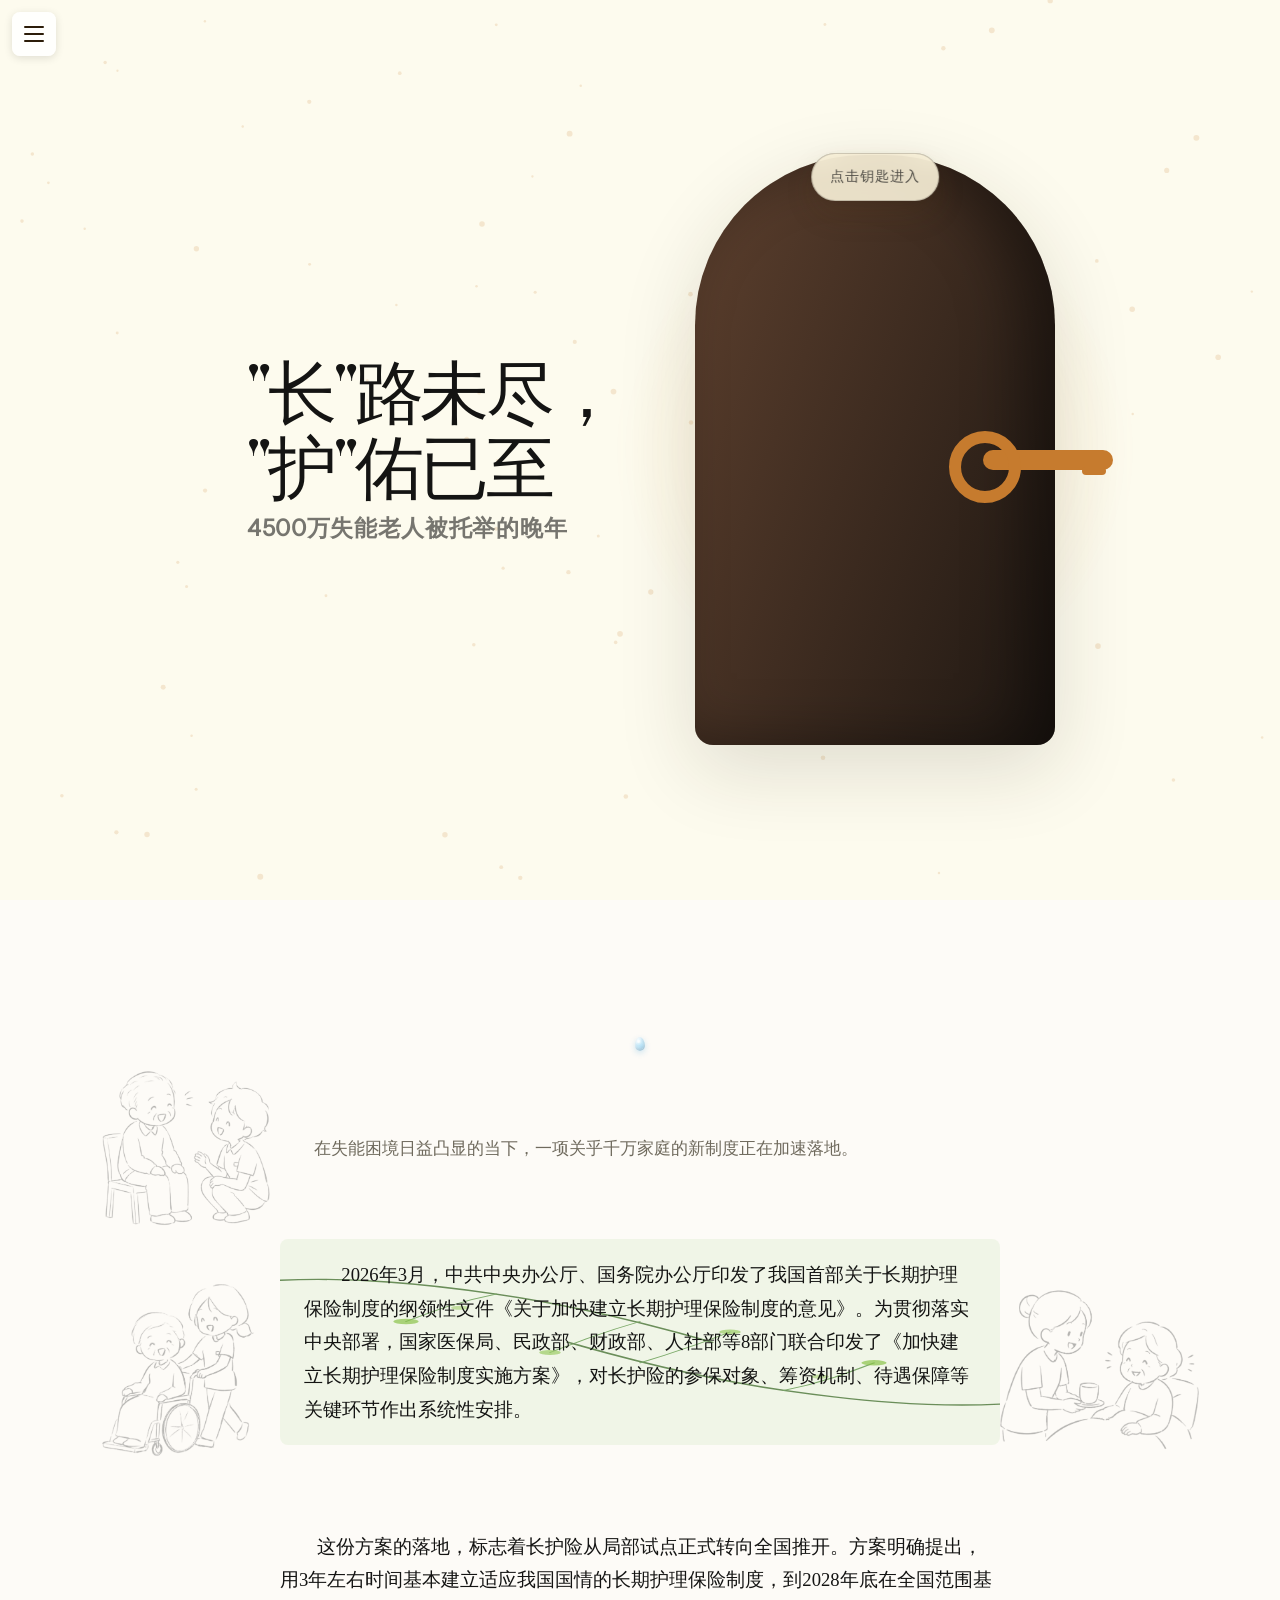
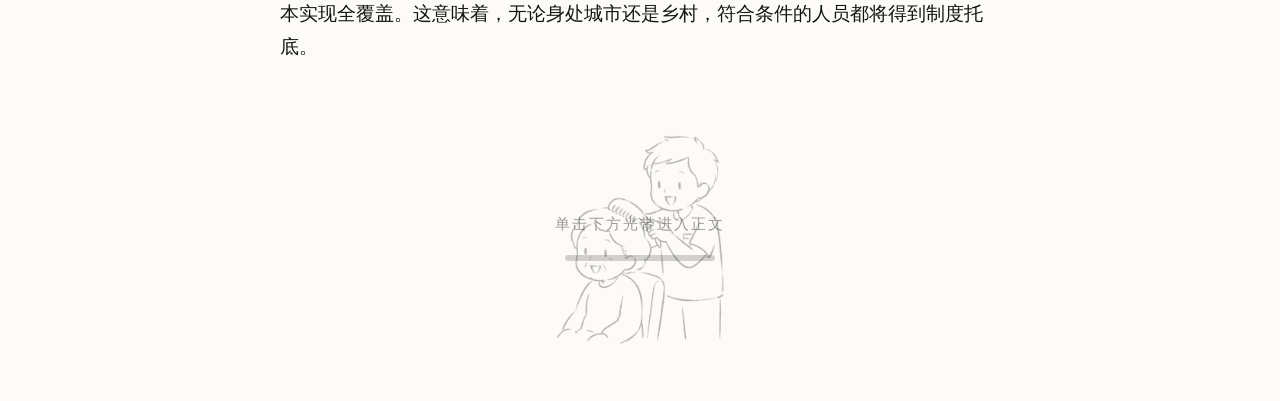
==== commit d94e74d7: "feat: 全站交互热区优化、布局调整及数据修正 - 滑块热区扩大：uncle-slider和city-pane的thumb增加outline透明热区，轨道加粗 - 锚点热区精准化：灰色圆点缩小至24" ====
--- a/changhuxian-data-news.html
+++ b/changhuxian-data-news.html
@@ -1402,8 +1402,8 @@
     width: 100%;
     -webkit-appearance: none;
     appearance: none;
-    height: 6px;
-    border-radius: 3px;
+    height: 10px;
+    border-radius: 5px;
     background: linear-gradient(to right, var(--accent-green, #5f7d4f) 0%, var(--accent-green, #5f7d4f) 10%, rgba(20,20,19,.1) 10%);
     outline: none;
     cursor: pointer;
@@ -1412,27 +1412,33 @@
   .uncle-slider-wrap input[type="range"]::-webkit-slider-thumb{
     -webkit-appearance: none;
     appearance: none;
-    width: 22px;
-    height: 22px;
+    width: 28px;
+    height: 28px;
     border-radius: 50%;
     background: var(--accent-green, #5f7d4f);
     border: 3px solid #fff;
     box-shadow: 0 2px 8px rgba(0,0,0,.2);
     cursor: grab;
     transition: transform .15s ease;
+    /* 热区扩展：透明外圈扩大点击区域 */
+    outline: 12px solid transparent;
+    outline-offset: 0;
   }
   .uncle-slider-wrap input[type="range"]::-webkit-slider-thumb:active{
     transform: scale(1.15);
     cursor: grabbing;
   }
   .uncle-slider-wrap input[type="range"]::-moz-range-thumb{
-    width: 22px;
-    height: 22px;
+    width: 28px;
+    height: 28px;
     border-radius: 50%;
     background: var(--accent-green, #5f7d4f);
     border: 3px solid #fff;
     box-shadow: 0 2px 8px rgba(0,0,0,.2);
     cursor: grab;
+    /* 热区扩展 */
+    outline: 12px solid transparent;
+    outline-offset: 0;
   }
   .uncle-slider-labels{
     display: flex;
@@ -1741,8 +1747,8 @@
     width: 90%;
     -webkit-appearance: none;
     appearance: none;
-    height: 6px;
-    border-radius: 3px;
+    height: 10px;
+    border-radius: 5px;
     background: linear-gradient(to right, #4a90d9 0%, #4a90d9 0%, #ddd 0%, #ddd 100%);
     outline: none;
     cursor: pointer;
@@ -1758,6 +1764,8 @@
     border: 2px solid #fff;
     box-shadow: 0 1px 4px rgba(0,0,0,.2);
     cursor: grab;
+    outline: 14px solid transparent;
+    outline-offset: 0;
   }
   .city-pane input[type="range"]::-webkit-slider-thumb:active{
     cursor: grabbing;
@@ -1768,6 +1776,8 @@
     border-radius: 50%;
     background: #4a90d9;
     border: 2px solid #fff;
+    outline: 14px solid transparent;
+    outline-offset: 0;
     box-shadow: 0 1px 4px rgba(0,0,0,.2);
     cursor: grab;
   }
--- a/assets/styles/base.css
+++ b/assets/styles/base.css
@@ -80,7 +80,7 @@
   color:var(--text-dark);
   font:14pt/1.85 "Noto Serif SC", serif;
   font-weight:var(--font-weight-body);
-  cursor:none
+  cursor:auto
 }
 
 
--- a/assets/styles/story.css
+++ b/assets/styles/story.css
@@ -23,7 +23,7 @@
     font-weight: 400;
   }
 
-.umbrella-cursor{position:fixed;width:42px;height:42px;border:2px solid rgba(49,95,120,.55);border-bottom:0;border-radius:42px 42px 0 0;z-index:50;pointer-events:none;transform:translate(-50%,-50%);mix-blend-mode:multiply}.umbrella-cursor:after{content:"";position:absolute;left:20px;top:28px;width:13px;height:18px;border-right:2px solid rgba(49,95,120,.55);border-bottom:2px solid rgba(49,95,120,.55);border-radius:0 0 10px 0}.door-hero{min-height:100vh;display:grid;grid-template-columns:minmax(280px,1fr) minmax(320px,.82fr);gap:6vw;align-items:center;padding:7vw;overflow:hidden}.hero-copy h1,.title-overlay h2{font-family:StorySerif,"Noto Serif SC",serif;font-size:clamp(2.6rem,7vw,7.4rem);line-height:1.05;letter-spacing:-.05em;margin:.2em 0}.eyebrow{letter-spacing:.28em;color:var(--accent-gold);font-weight:700}.key-button,.role-buttons button,.person-switch button,#nextProcess,.loop-nodes button,#runwayButtons button{border:1px solid rgba(20,20,19,.18);border-radius:999px;background:#fff7df;padding:.75rem 1.1rem;box-shadow:0 8px 20px rgba(0,0,0,.06)}.door-stage{height:min(72vh,720px);perspective:900px;display:grid;place-items:center}.door-panel{width:min(360px,70vw);height:min(590px,70vh);border-radius:170px 170px 18px 18px;background:linear-gradient(110deg,#5d402e,#1e1712);box-shadow:inset -30px 0 60px rgba(0,0,0,.4),var(--shadow-soft);position:relative;transform-origin:left center;transition:transform 1.2s cubic-bezier(.2,.8,.2,1)}.door-light{position:absolute;width:42vw;height:42vw;border-radius:50%;background:radial-gradient(circle,#fff6c8,rgba(245,183,89,.18),transparent 68%);filter:blur(10px);opacity:.55}.key-shape{position:absolute;right:-58px;top:50%;width:130px;height:20px;background:var(--accent-gold);border-radius:12px;transform-origin:24px 50%;transition:transform 1s}.key-shape:before{content:"";position:absolute;left:-34px;top:-19px;width:48px;height:48px;border:12px solid var(--accent-gold);border-radius:50%}.key-shape:after{content:"";position:absolute;right:7px;top:17px;width:24px;height:8px;background:var(--accent-gold);border-radius:4px}.door-panel.is-open{transform:rotateY(-112deg)}.key-shape.is-turned{transform:rotate(180deg)}.title-card{position:relative;min-height:60vh;display:grid;place-items:center;padding:10vh 6vw;background:linear-gradient(180deg,#f5efe1,#e8dcc8 55%,#d4c5a8 100%);color:#2c1d09;overflow:hidden}.title-card .tree-symbol{position:absolute;inset:0;opacity:.18;pointer-events:none}.title-card .tree-symbol .canopy{position:absolute;left:50%;top:12%;width:34vw;height:34vw;border-radius:50%;background:radial-gradient(circle,#b8d5df,rgba(184,213,223,0) 70%);filter:blur(40px);transform:translateX(-50%)}.title-card .tree-symbol .trunk{position:absolute;left:50%;top:35%;width:2px;height:55%;background:linear-gradient(180deg,rgba(74,51,39,.35),transparent);transform:translateX(-50%)}.title-overlay{position:relative;text-align:center;max-width:800px}.title-overlay .eyebrow{display:block;margin-bottom:.6em;font-size:clamp(.8rem,1.6vw,1rem);letter-spacing:.28em;color:var(--accent-gold);font-weight:700;text-transform:uppercase}.title-overlay h2{font-size:clamp(2.6rem,7vw,5.4rem);line-height:1.08;letter-spacing:-.04em;margin:.1em 0;color:#2c1d09;text-shadow:0 2px 12px rgba(255,255,255,.45)}.title-overlay h2 i{font-style:normal;margin:0 .25em;color:var(--accent-gold)}.title-overlay .sub{display:block;margin-top:.4em;font-size:clamp(.95rem,1.8vw,1.1rem);color:rgba(58,42,20,.7);letter-spacing:.04em}.article-body{max-width:60%;margin:0 auto;padding:0}.story-shell{padding:6vh 0}.story-shell>p,.story-shell>blockquote,.story-shell>section{margin-bottom:2.2rem}.lead-box{font-size:14pt;line-height:1.75;color:var(--text-muted);margin-bottom:2.8rem}.story-kicker{font-weight:700;color:var(--accent-gold);margin-bottom:.4rem}.chapter-cover{position:relative;padding:10vh 6vw 6vh;text-align:center;overflow:hidden}.chapter-cover .chapter-label{display:inline-block;font-size:clamp(.7rem,1.4vw,.85rem);letter-spacing:.28em;color:var(--accent-gold);font-weight:700;text-transform:uppercase;margin-bottom:.6em}.chapter-cover h2{font-family:StorySerif,"Noto Serif SC",serif;font-size:clamp(2.2rem,5.5vw,4.2rem);line-height:1.1;letter-spacing:-.03em;margin:0;color:#2c1d09}.chapter-cover h2 small{display:block;margin-top:.35em;font-size:.55em;color:rgba(58,42,20,.65);font-weight:400;letter-spacing:.02em}.chapter-cover.finale{padding:14vh 6vw}.chapter-cover.finale h2{font-size:clamp(2.6rem,7vw,5.4rem)}.chapter-cover.finale h2 small{font-size:.5em;color:rgba(58,42,20,.55)}.tree-symbol{position:relative;width:120px;height:180px;margin:0 auto 2rem}.tree-symbol .canopy{position:absolute;left:50%;top:0;width:100px;height:100px;border-radius:50%;background:radial-gradient(circle,#b8d5df,rgba(184,213,223,0) 70%);filter:blur(8px);transform:translateX(-50%)}.tree-symbol .trunk{position:absolute;left:50%;top:45px;width:2px;height:135px;background:linear-gradient(180deg,rgba(74,51,39,.35),transparent);transform:translateX(-50%)}.visual-note{display:block;text-align:center;font-size:.9rem;color:rgba(20,20,19,.45);margin:1.2rem 0;padding:.6rem 1rem;border:1px dashed rgba(20,20,19,.12);border-radius:var(--radius-sm);background:rgba(255,252,242,.5)}.interaction-card,.chart-card,.process-card,.loop-card,.waffle-module{background:var(--card-bg);border-radius:var(--radius-lg);padding:clamp(1.2rem,3vw,2rem) clamp(.6rem,1.5vw,1rem);box-shadow:var(--shadow-soft);margin:2.4rem 0}.interaction-card{max-width:100%;margin:1.6rem 0}.interaction-card h3,.chart-card h3,.process-card h3,.loop-card h3,.waffle-module h3{font-size:clamp(1.1rem,2.4vw,1.4rem);margin:.2em 0 .8em;color:#2c1d09}.module-note{font-size:.85rem;color:rgba(20,20,19,.5);margin-top:.6rem}.source-link{font-size:.85rem;color:rgba(20,20,19,.5);margin:1rem 0}.source-link a{color:var(--accent-blue)}.person-switch{display:flex;gap:.6rem;flex-wrap:wrap;margin-bottom:1rem}.person-switch button{flex:1;min-width:100px}.track-output{min-height:120px;padding:1rem;background:rgba(255,252,242,.6);border-radius:var(--radius-md);margin-top:.8rem}.role-buttons{display:flex;gap:.5rem;flex-wrap:wrap;margin-bottom:1rem}.role-buttons button{flex:1;min-width:90px;padding:.8rem .5rem}#calcOutput{display:block;margin:1rem 0;font-size:1.1rem;font-weight:700;color:#2c1d09}.process-card ol{counter-reset:step;padding-left:0;list-style:none}.process-card li{counter-increment:step;padding:.6rem 0 .6rem 2.2rem;position:relative;border-bottom:1px dashed rgba(20,20,19,.1)}.process-card li:before{content:counter(step);position:absolute;left:0;top:.6rem;width:1.6rem;height:1.6rem;border-radius:50%;background:var(--accent-gold);color:#fff;font-size:.75rem;display:grid;place-items:center}.loop-nodes{display:flex;gap:1rem;justify-content:center;flex-wrap:wrap}.loop-nodes button{min-width:140px}.city-slider{position:relative;overflow:hidden;padding-left:0;padding-right:0}.city-slider .module-note{margin-bottom:.6rem}#cityCards{display:flex;gap:1rem;overflow-x:auto;scroll-snap-type:x mandatory;padding-bottom:.5rem}#cityCards>div{flex:0 0 280px;scroll-snap-align:start;background:rgba(255,252,242,.6);border-radius:var(--radius-md);padding:1rem}.country-runway .country-output{min-height:160px;padding:1rem;background:rgba(255,252,242,.6);border-radius:var(--radius-md);margin-top:.8rem}.root-ending{padding:10vh 6vw 6vh;text-align:center;background:linear-gradient(180deg,transparent,rgba(245,239,225,.6))}.root-ending h2{font-family:StorySerif,"Noto Serif SC",serif;font-size:clamp(2rem,5vw,3.2rem);color:#2c1d09;margin:.2em 0}.credits-panel-new{padding:3vh 6vw 2vh;background:linear-gradient(180deg,#837550 0%,#7a6548 60%);text-align:center}.credits-new-inner{max-width:600px;margin:0 auto}.credits-new-item{margin-bottom:1.2rem}.credits-new-item:last-child{margin-bottom:0}.credits-new-title{font-family:StorySerif,"Noto Serif SC",serif;font-size:clamp(1.2rem,2.5vw,1.5rem);color:#f5efe1;margin:0 0 .4rem;font-weight:700}.credits-new-text{font-size:clamp(.9rem,1.6vw,1rem);color:#e8dcc8;margin:.2rem 0}.credits-new-grid{display:flex;flex-wrap:wrap;justify-content:center;gap:.4rem 1.2rem;max-width:420px;margin:0 auto}.credits-new-grid span{font-size:clamp(.85rem,1.5vw,.95rem);color:#e8dcc8;white-space:nowrap}
+.door-hero{min-height:100vh;display:grid;grid-template-columns:minmax(280px,1fr) minmax(320px,.82fr);gap:6vw;align-items:center;padding:7vw;overflow:hidden}.hero-copy h1,.title-overlay h2{font-family:StorySerif,"Noto Serif SC",serif;font-size:clamp(2.6rem,7vw,7.4rem);line-height:1.05;letter-spacing:-.05em;margin:.2em 0}.eyebrow{letter-spacing:.28em;color:var(--accent-gold);font-weight:700}.key-button,.role-buttons button,.person-switch button,#nextProcess,.loop-nodes button,#runwayButtons button{border:1px solid rgba(20,20,19,.18);border-radius:999px;background:#fff7df;padding:.75rem 1.1rem;box-shadow:0 8px 20px rgba(0,0,0,.06)}.door-stage{height:min(72vh,720px);perspective:900px;display:grid;place-items:center}.door-panel{width:min(360px,70vw);height:min(590px,70vh);border-radius:170px 170px 18px 18px;background:linear-gradient(110deg,#5d402e,#1e1712);box-shadow:inset -30px 0 60px rgba(0,0,0,.4),var(--shadow-soft);position:relative;transform-origin:left center;transition:transform 1.2s cubic-bezier(.2,.8,.2,1)}.door-light{position:absolute;width:42vw;height:42vw;border-radius:50%;background:radial-gradient(circle,#fff6c8,rgba(245,183,89,.18),transparent 68%);filter:blur(10px);opacity:.55}.key-shape{position:absolute;right:-58px;top:50%;width:130px;height:20px;background:var(--accent-gold);border-radius:12px;transform-origin:24px 50%;transition:transform 1s}.key-shape:before{content:"";position:absolute;left:-34px;top:-19px;width:48px;height:48px;border:12px solid var(--accent-gold);border-radius:50%}.key-shape:after{content:"";position:absolute;right:7px;top:17px;width:24px;height:8px;background:var(--accent-gold);border-radius:4px}.door-panel.is-open{transform:rotateY(-112deg)}.key-shape.is-turned{transform:rotate(180deg)}.title-card{position:relative;min-height:60vh;display:grid;place-items:center;padding:10vh 6vw;background:linear-gradient(180deg,#f5efe1,#e8dcc8 55%,#d4c5a8 100%);color:#2c1d09;overflow:hidden}.title-card .tree-symbol{position:absolute;inset:0;opacity:.18;pointer-events:none}.title-card .tree-symbol .canopy{position:absolute;left:50%;top:12%;width:34vw;height:34vw;border-radius:50%;background:radial-gradient(circle,#b8d5df,rgba(184,213,223,0) 70%);filter:blur(40px);transform:translateX(-50%)}.title-card .tree-symbol .trunk{position:absolute;left:50%;top:35%;width:2px;height:55%;background:linear-gradient(180deg,rgba(74,51,39,.35),transparent);transform:translateX(-50%)}.title-overlay{position:relative;text-align:center;max-width:800px}.title-overlay .eyebrow{display:block;margin-bottom:.6em;font-size:clamp(.8rem,1.6vw,1rem);letter-spacing:.28em;color:var(--accent-gold);font-weight:700;text-transform:uppercase}.title-overlay h2{font-size:clamp(2.6rem,7vw,5.4rem);line-height:1.08;letter-spacing:-.04em;margin:.1em 0;color:#2c1d09;text-shadow:0 2px 12px rgba(255,255,255,.45)}.title-overlay h2 i{font-style:normal;margin:0 .25em;color:var(--accent-gold)}.title-overlay .sub{display:block;margin-top:.4em;font-size:clamp(.95rem,1.8vw,1.1rem);color:rgba(58,42,20,.7);letter-spacing:.04em}.article-body{max-width:60%;margin:0 auto;padding:0}.story-shell{padding:6vh 0}.story-shell>p,.story-shell>blockquote,.story-shell>section{margin-bottom:2.2rem}.lead-box{font-size:14pt;line-height:1.75;color:var(--text-muted);margin-bottom:2.8rem}.story-kicker{font-weight:700;color:var(--accent-gold);margin-bottom:.4rem}.chapter-cover{position:relative;padding:10vh 6vw 6vh;text-align:center;overflow:hidden}.chapter-cover .chapter-label{display:inline-block;font-size:clamp(.7rem,1.4vw,.85rem);letter-spacing:.28em;color:var(--accent-gold);font-weight:700;text-transform:uppercase;margin-bottom:.6em}.chapter-cover h2{font-family:StorySerif,"Noto Serif SC",serif;font-size:clamp(2.2rem,5.5vw,4.2rem);line-height:1.1;letter-spacing:-.03em;margin:0;color:#2c1d09}.chapter-cover h2 small{display:block;margin-top:.35em;font-size:.55em;color:rgba(58,42,20,.65);font-weight:400;letter-spacing:.02em}.chapter-cover.finale{padding:14vh 6vw}.chapter-cover.finale h2{font-size:clamp(2.6rem,7vw,5.4rem)}.chapter-cover.finale h2 small{font-size:.5em;color:rgba(58,42,20,.55)}.tree-symbol{position:relative;width:120px;height:180px;margin:0 auto 2rem}.tree-symbol .canopy{position:absolute;left:50%;top:0;width:100px;height:100px;border-radius:50%;background:radial-gradient(circle,#b8d5df,rgba(184,213,223,0) 70%);filter:blur(8px);transform:translateX(-50%)}.tree-symbol .trunk{position:absolute;left:50%;top:45px;width:2px;height:135px;background:linear-gradient(180deg,rgba(74,51,39,.35),transparent);transform:translateX(-50%)}.visual-note{display:block;text-align:center;font-size:.9rem;color:rgba(20,20,19,.45);margin:1.2rem 0;padding:.6rem 1rem;border:1px dashed rgba(20,20,19,.12);border-radius:var(--radius-sm);background:rgba(255,252,242,.5)}.interaction-card,.chart-card,.process-card,.loop-card,.waffle-module{background:var(--card-bg);border-radius:var(--radius-lg);padding:clamp(1.2rem,3vw,2rem) clamp(.6rem,1.5vw,1rem);box-shadow:var(--shadow-soft);margin:2.4rem 0}.interaction-card{max-width:100%;margin:1.6rem 0}.interaction-card h3,.chart-card h3,.process-card h3,.loop-card h3,.waffle-module h3{font-size:clamp(1.1rem,2.4vw,1.4rem);margin:.2em 0 .8em;color:#2c1d09}.module-note{font-size:.85rem;color:rgba(20,20,19,.5);margin-top:.6rem}.source-link{font-size:.85rem;color:rgba(20,20,19,.5);margin:1rem 0}.source-link a{color:var(--accent-blue)}.person-switch{display:flex;gap:.6rem;flex-wrap:wrap;margin-bottom:1rem}.person-switch button{flex:1;min-width:100px}.track-output{min-height:120px;padding:1rem;background:rgba(255,252,242,.6);border-radius:var(--radius-md);margin-top:.8rem}.role-buttons{display:flex;gap:.5rem;flex-wrap:wrap;margin-bottom:1rem}.role-buttons button{flex:1;min-width:90px;padding:.8rem .5rem}#calcOutput{display:block;margin:1rem 0;font-size:1.1rem;font-weight:700;color:#2c1d09}.process-card ol{counter-reset:step;padding-left:0;list-style:none}.process-card li{counter-increment:step;padding:.6rem 0 .6rem 2.2rem;position:relative;border-bottom:1px dashed rgba(20,20,19,.1)}.process-card li:before{content:counter(step);position:absolute;left:0;top:.6rem;width:1.6rem;height:1.6rem;border-radius:50%;background:var(--accent-gold);color:#fff;font-size:.75rem;display:grid;place-items:center}.loop-nodes{display:flex;gap:1rem;justify-content:center;flex-wrap:wrap}.loop-nodes button{min-width:140px}.city-slider{position:relative;overflow:hidden;padding-left:0;padding-right:0}.city-slider .module-note{margin-bottom:.6rem}#cityCards{display:flex;gap:1rem;overflow-x:auto;scroll-snap-type:x mandatory;padding-bottom:.5rem}#cityCards>div{flex:0 0 280px;scroll-snap-align:start;background:rgba(255,252,242,.6);border-radius:var(--radius-md);padding:1rem}.country-runway .country-output{min-height:160px;padding:1rem;background:rgba(255,252,242,.6);border-radius:var(--radius-md);margin-top:.8rem}.root-ending{padding:10vh 6vw 6vh;text-align:center;background:linear-gradient(180deg,transparent,rgba(245,239,225,.6))}.root-ending h2{font-family:StorySerif,"Noto Serif SC",serif;font-size:clamp(2rem,5vw,3.2rem);color:#2c1d09;margin:.2em 0}.credits-panel-new{padding:3vh 6vw 2vh;background:linear-gradient(180deg,#837550 0%,#7a6548 60%);text-align:center}.credits-new-inner{max-width:600px;margin:0 auto}.credits-new-item{margin-bottom:1.2rem}.credits-new-item:last-child{margin-bottom:0}.credits-new-title{font-family:StorySerif,"Noto Serif SC",serif;font-size:clamp(1.2rem,2.5vw,1.5rem);color:#f5efe1;margin:0 0 .4rem;font-weight:700}.credits-new-text{font-size:clamp(.9rem,1.6vw,1rem);color:#e8dcc8;margin:.2rem 0}.credits-new-grid{display:flex;flex-wrap:wrap;justify-content:center;gap:.4rem 1.2rem;max-width:420px;margin:0 auto}.credits-new-grid span{font-size:clamp(.85rem,1.5vw,.95rem);color:#e8dcc8;white-space:nowrap}
 .sources-panel{padding:4vh 6vw 8vh;max-width:760px;margin:0 auto}.sources-panel h2{font-size:clamp(1.2rem,3vw,1.6rem);margin-bottom:1rem;color:#2c1d09}.sources-panel ul{list-style:none;padding:0}.sources-panel li{padding:.4rem 0;font-size:.9rem;color:rgba(20,20,19,.65)}.sources-panel a{color:var(--accent-blue)}.waffle{display:grid;grid-template-columns:repeat(12,1fr);gap:4px;max-width:360px;margin:1rem auto}.waffle .cell{width:100%;aspect-ratio:1/1;border-radius:var(--radius-sm);background:rgba(20,20,19,.08);transition:transform var(--duration-normal) var(--ease-soft),background var(--duration-normal) var(--ease-soft)}.waffle .cell.is-active{background:var(--accent-gold)}.waffle .cell:hover,.waffle .cell:focus-visible{transform:scale(1.15);background:rgba(20,20,19,.18);outline:none}
 
 /* ============== 定点机构准入流程图 ============== */
@@ -42,7 +42,7 @@
 .process-flow-lead{font-size:clamp(.9rem,1.6vw,1rem);line-height:1.7;color:#2c1d09;margin:0 0 .25rem;font-weight:500}
 .process-flow-body{font-size:clamp(.88rem,1.5vw,.98rem);line-height:1.7;color:var(--text-muted)}
 .process-flow-body p{margin:.15em 0;line-height:1.7}
-.process-flow-btn{display:inline-block;font-size:.82rem;color:var(--accent-blue);background:none;border:none;border-bottom:1px dashed var(--accent-blue);cursor:pointer;padding:0 .2em;margin-left:.3em;vertical-align:baseline;transition:color .2s,border-color .2s}
+.process-flow-btn{display:inline-block;font-size:.82rem;color:var(--accent-blue);background:none;border:none;border-bottom:1px dashed var(--accent-blue);cursor:pointer;padding:6px 8px;margin-left:.3em;vertical-align:baseline;transition:color .2s,border-color .2s}
 .process-flow-btn:hover{color:#2c1d09;border-color:#2c1d09}
 
 /* 弹窗 */
